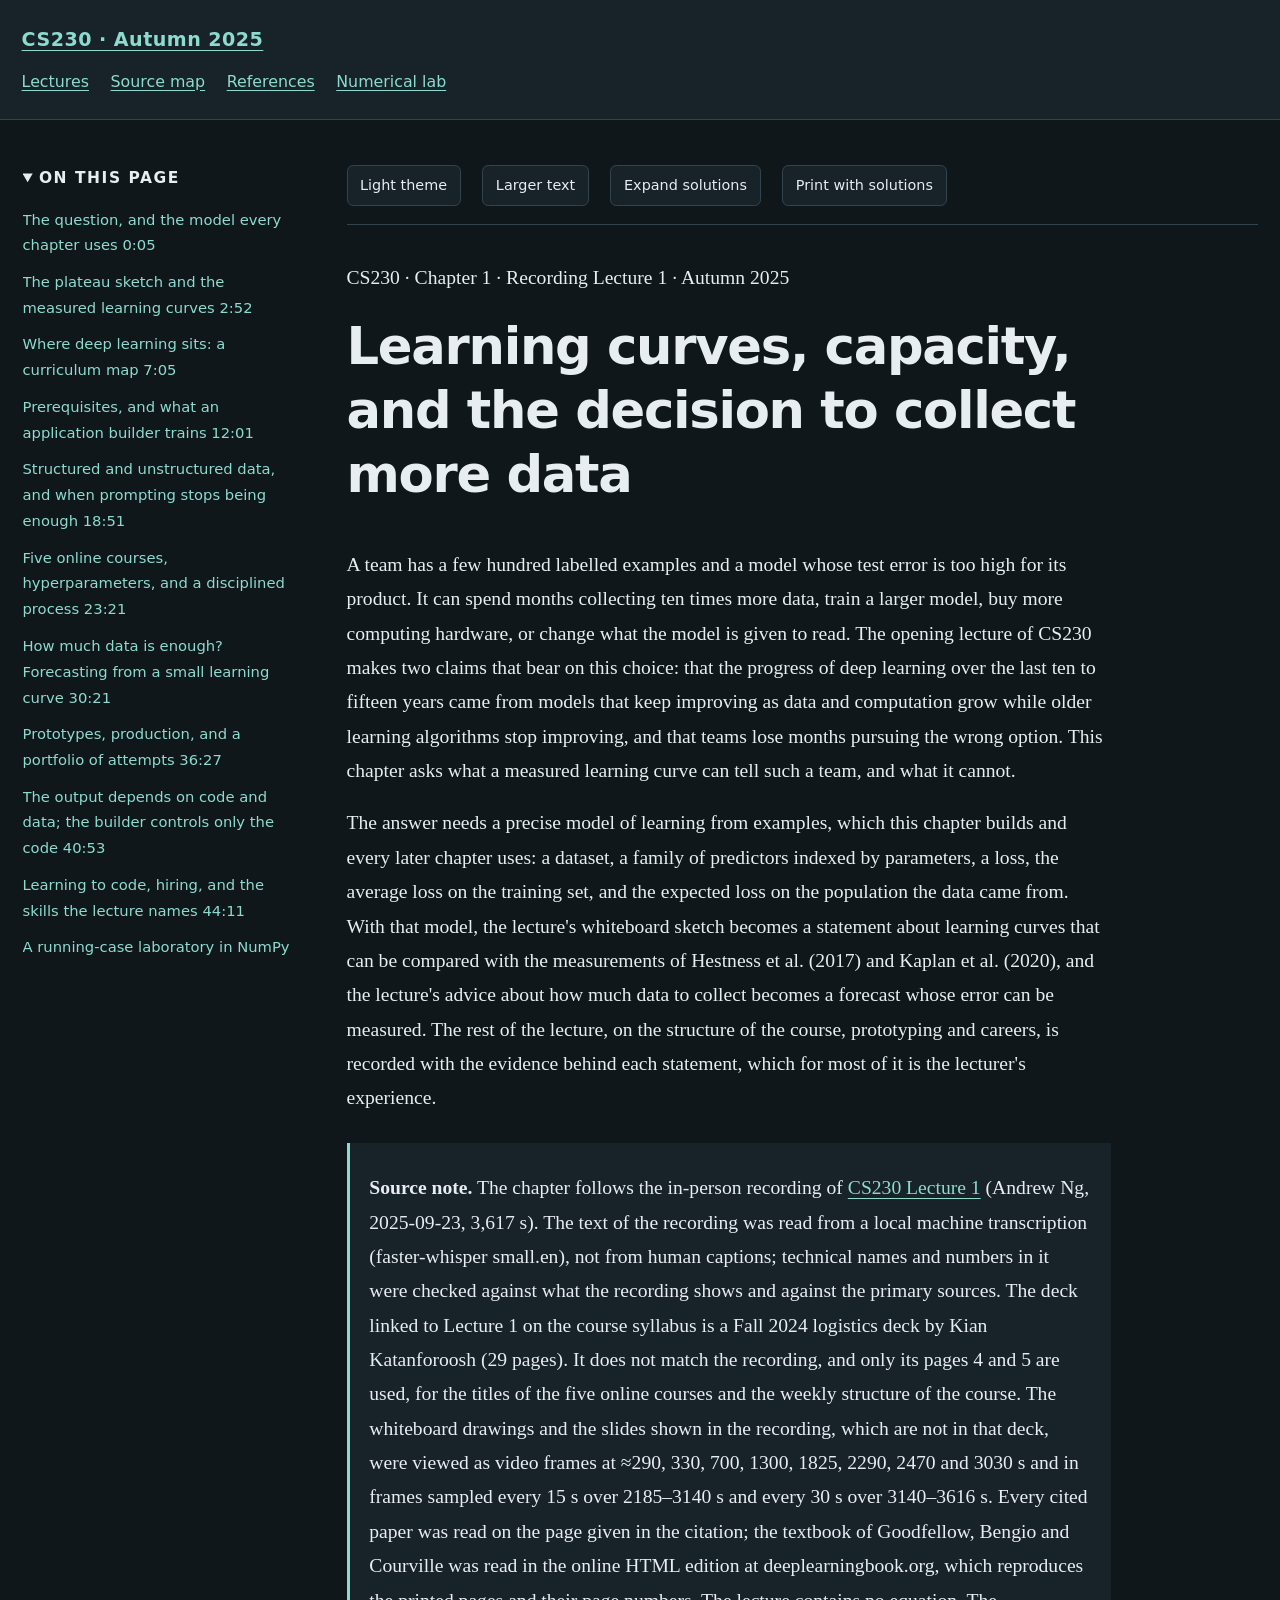
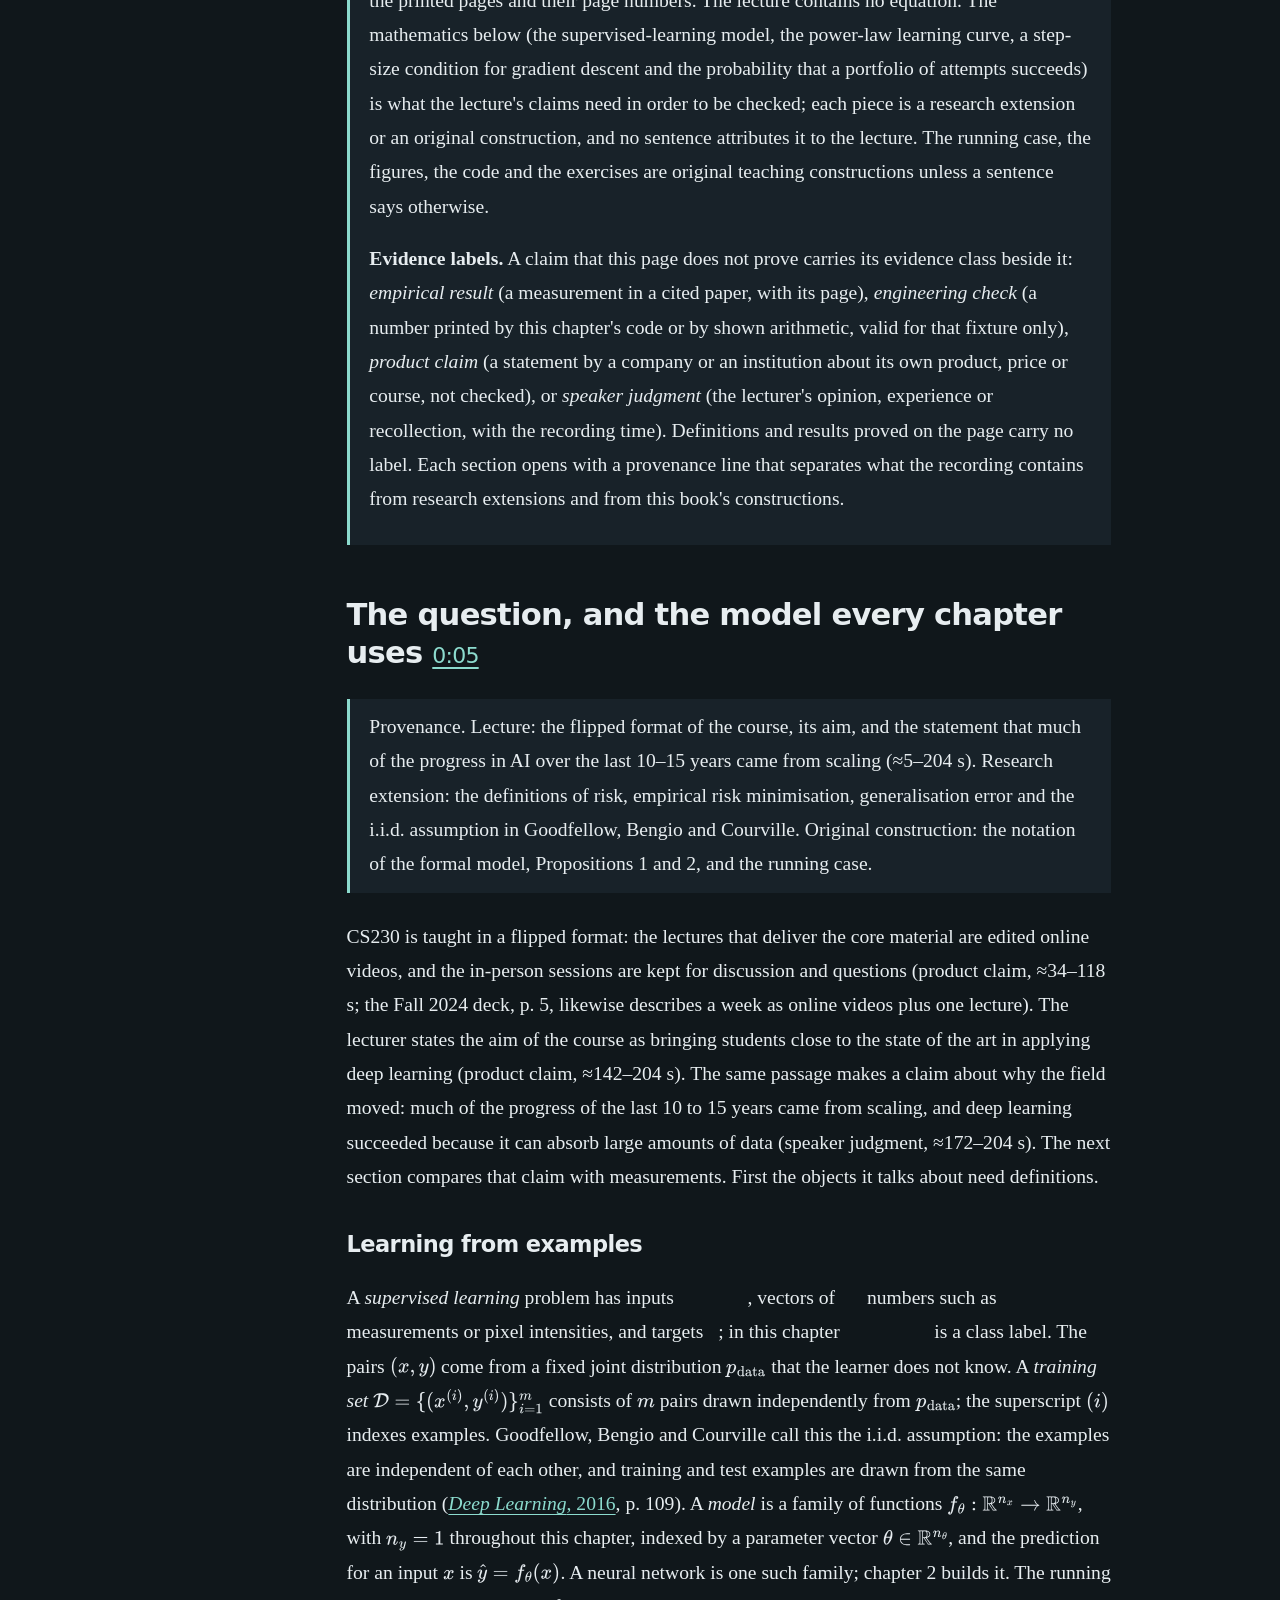
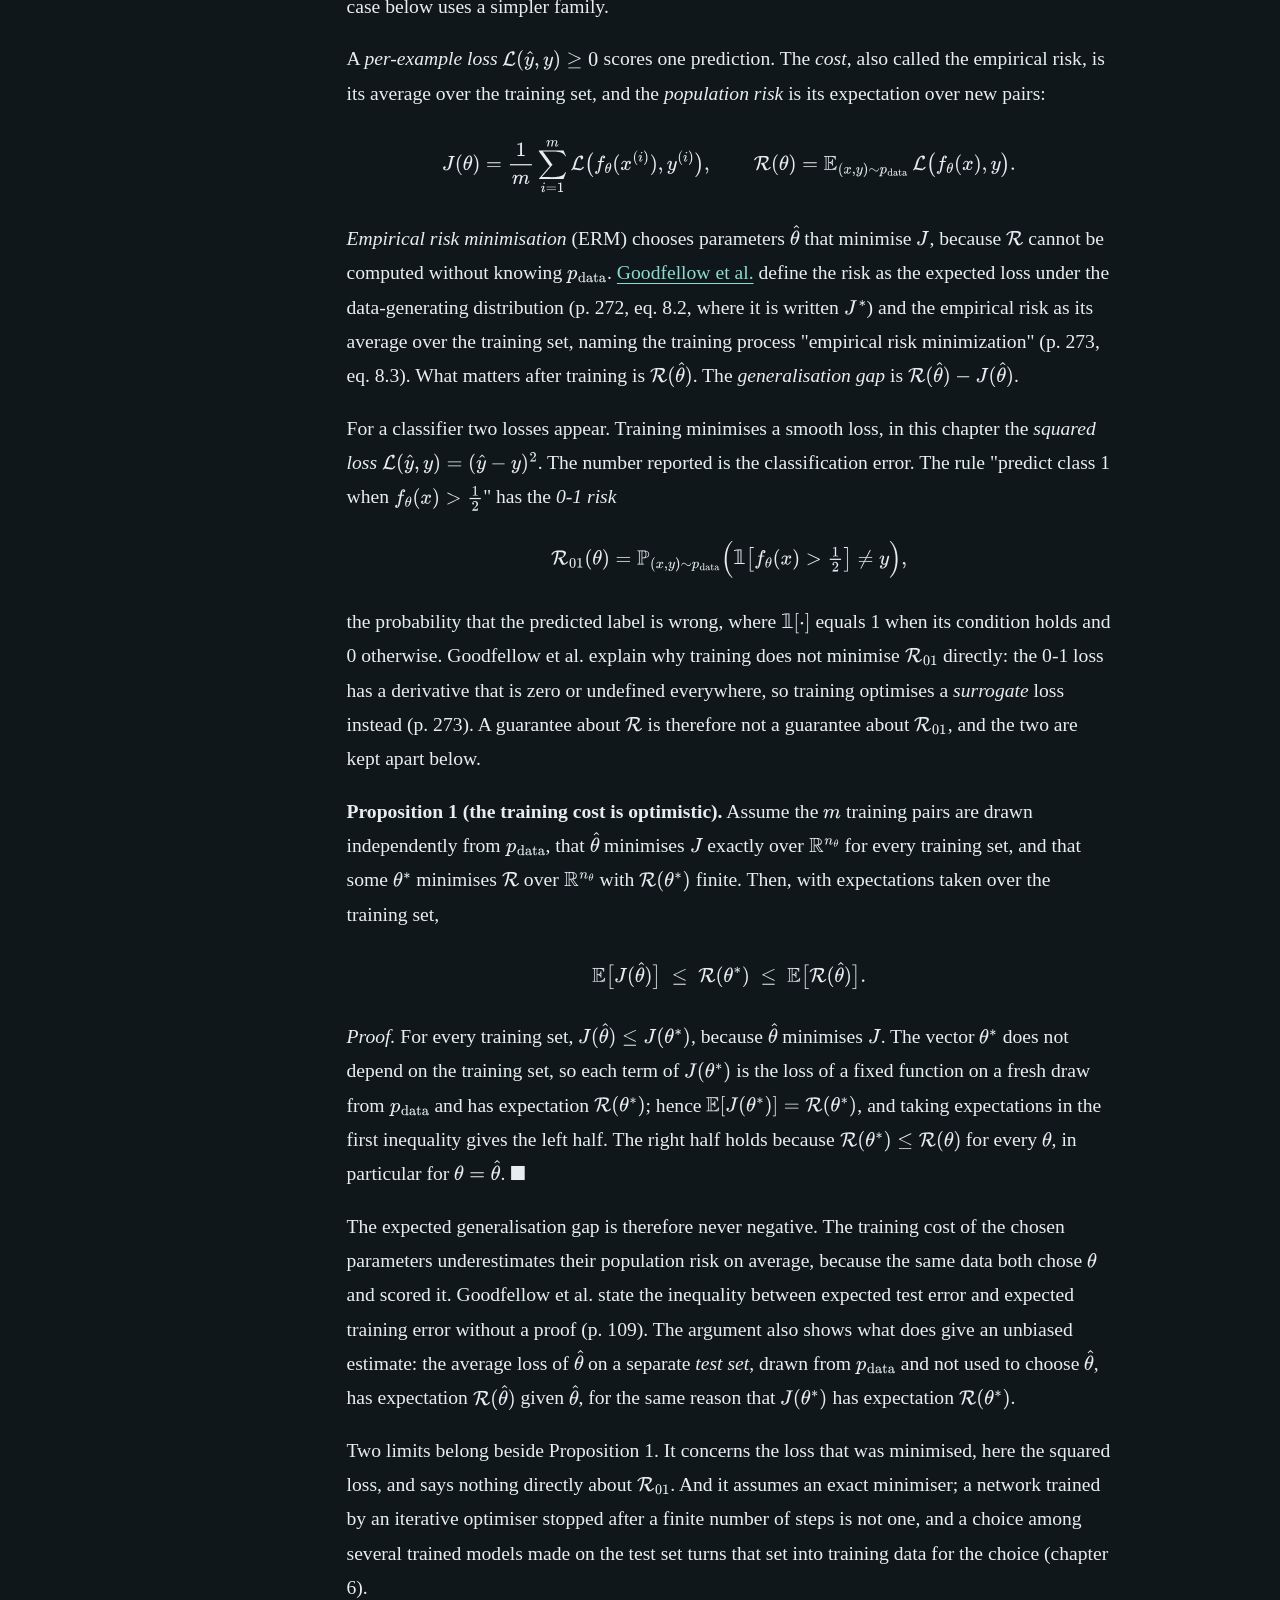
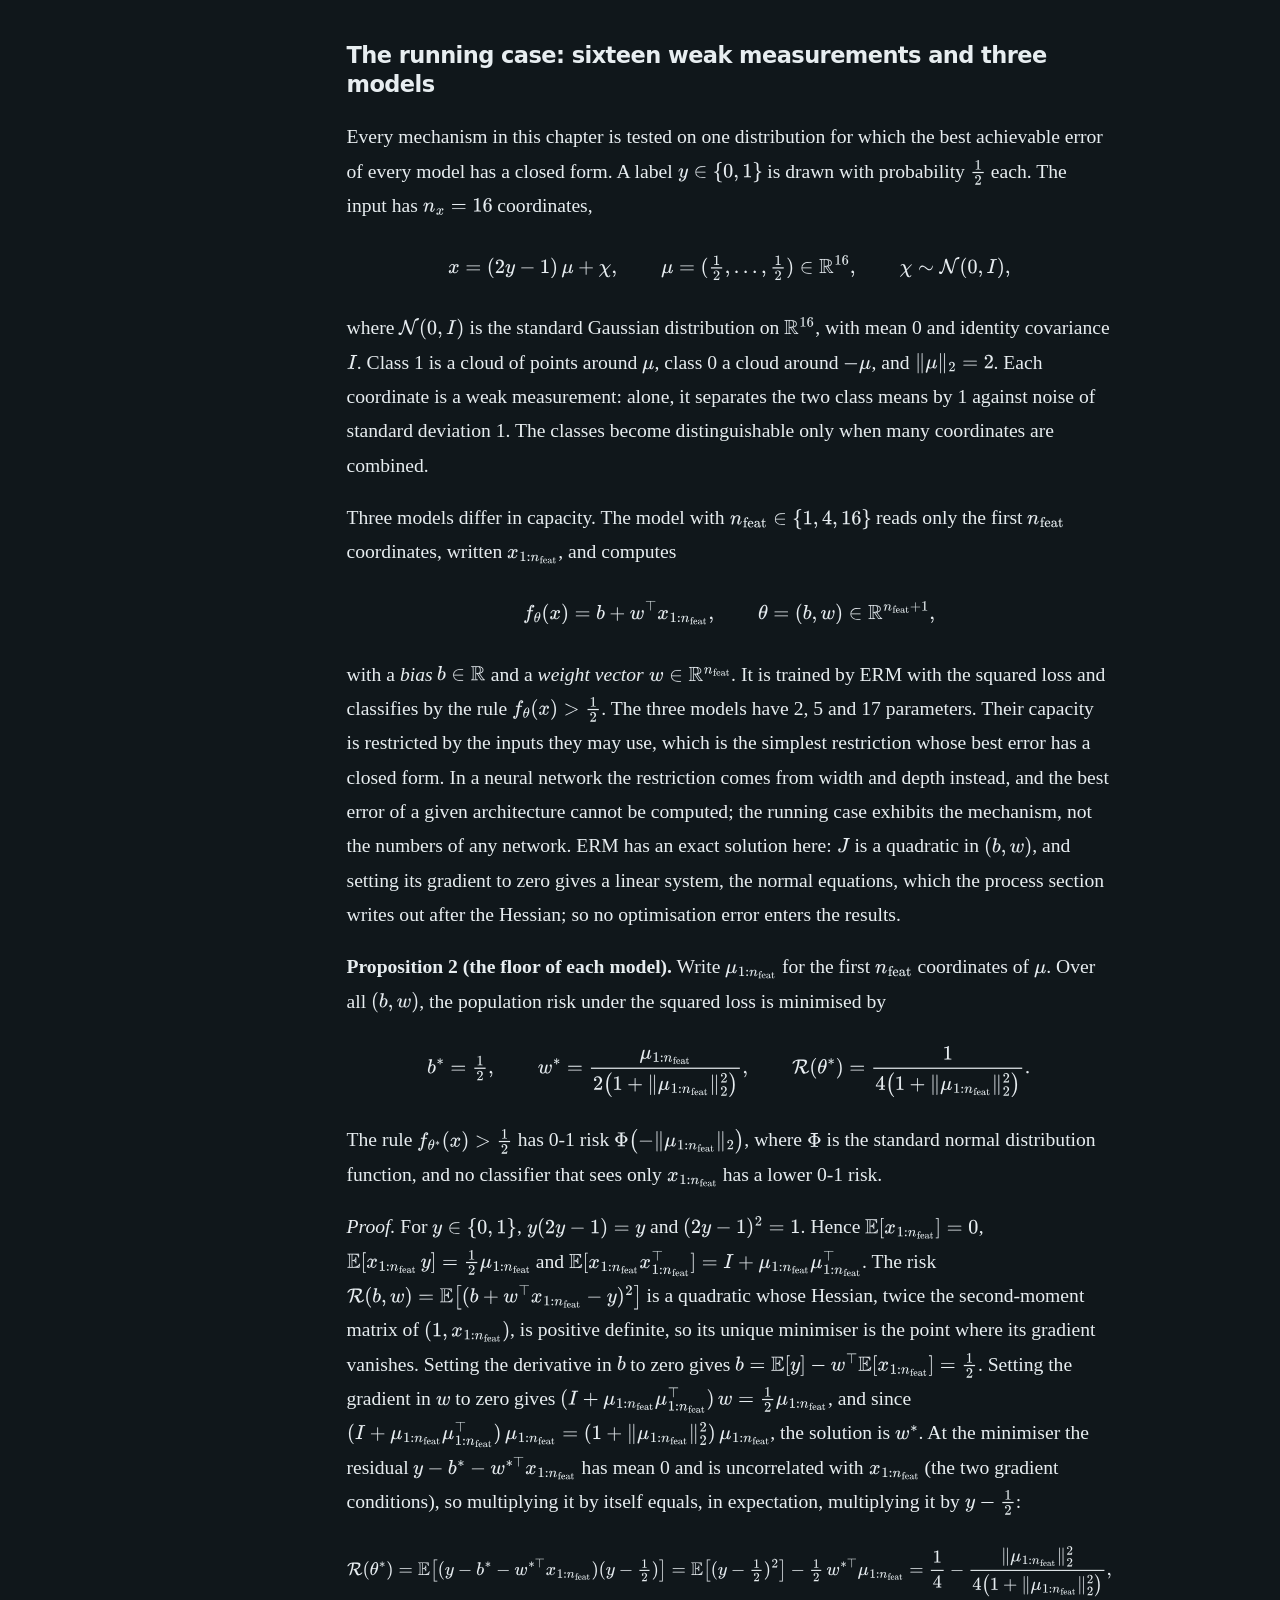
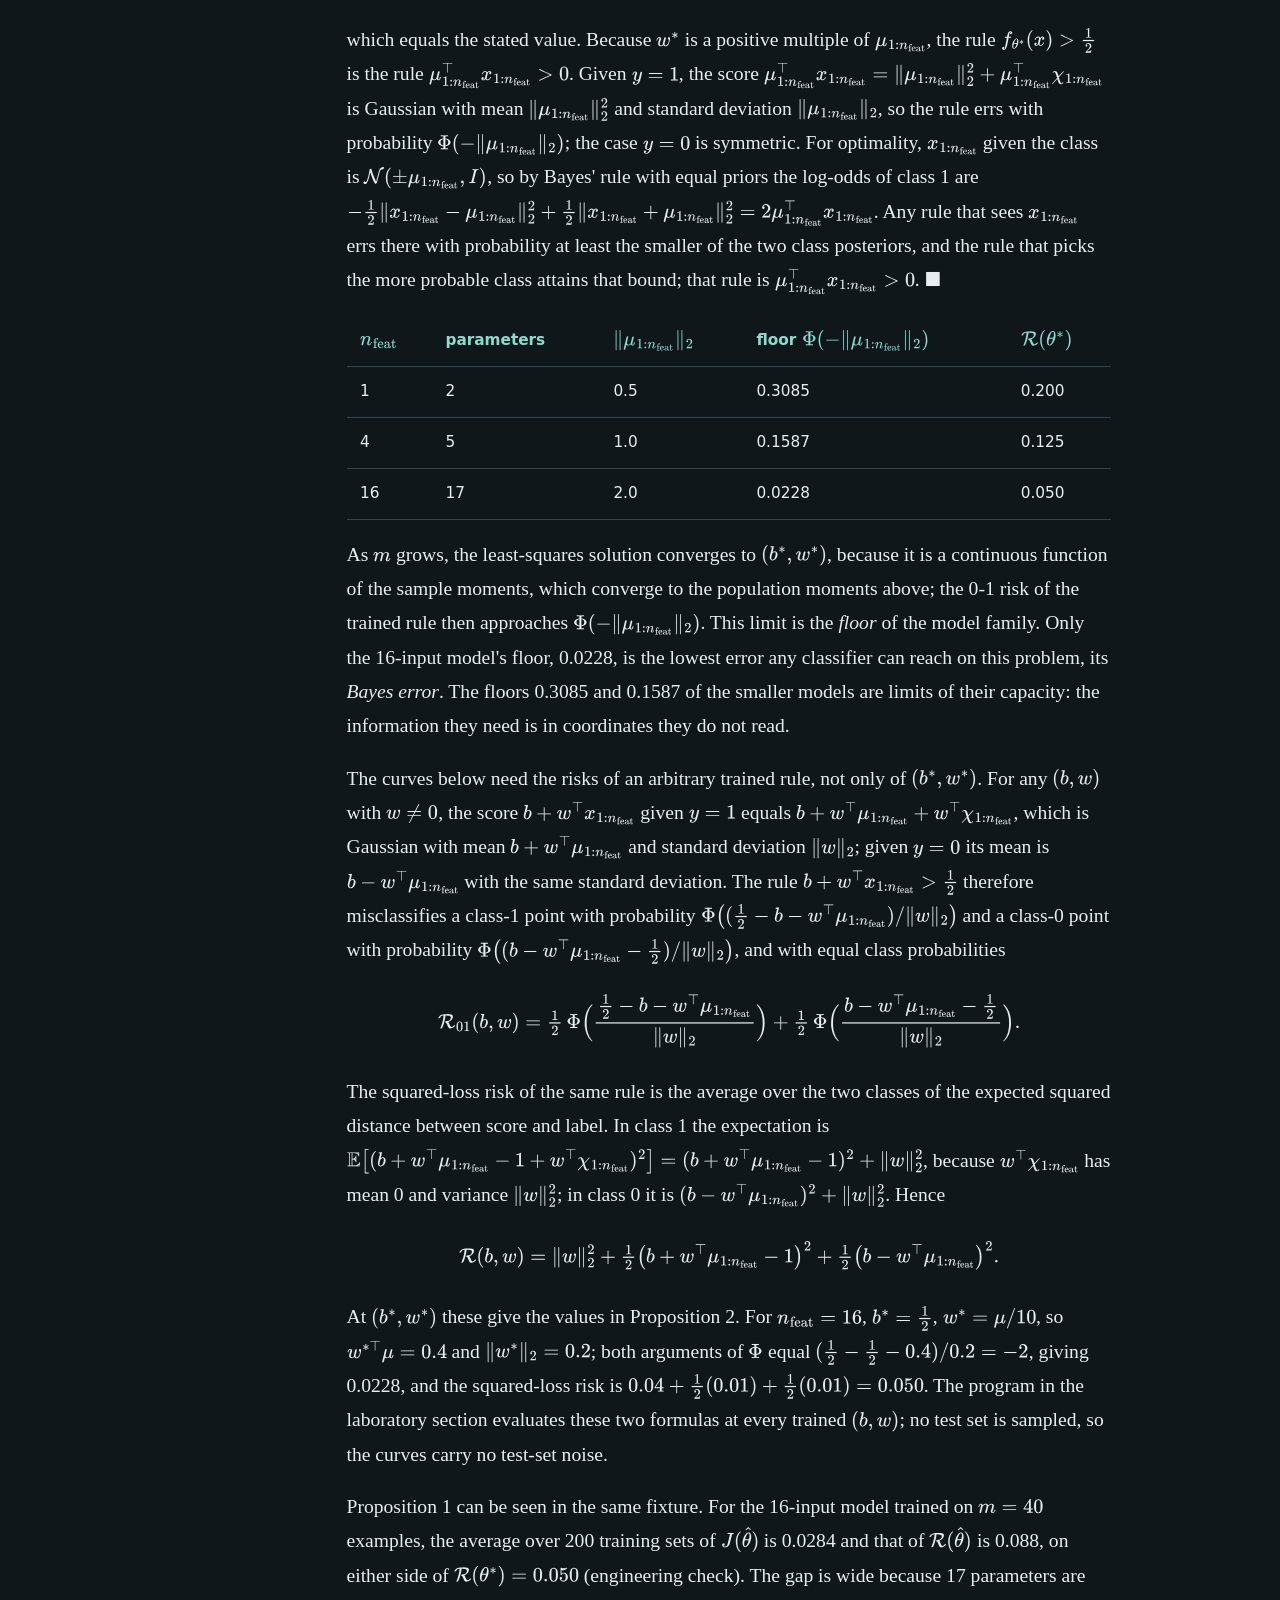
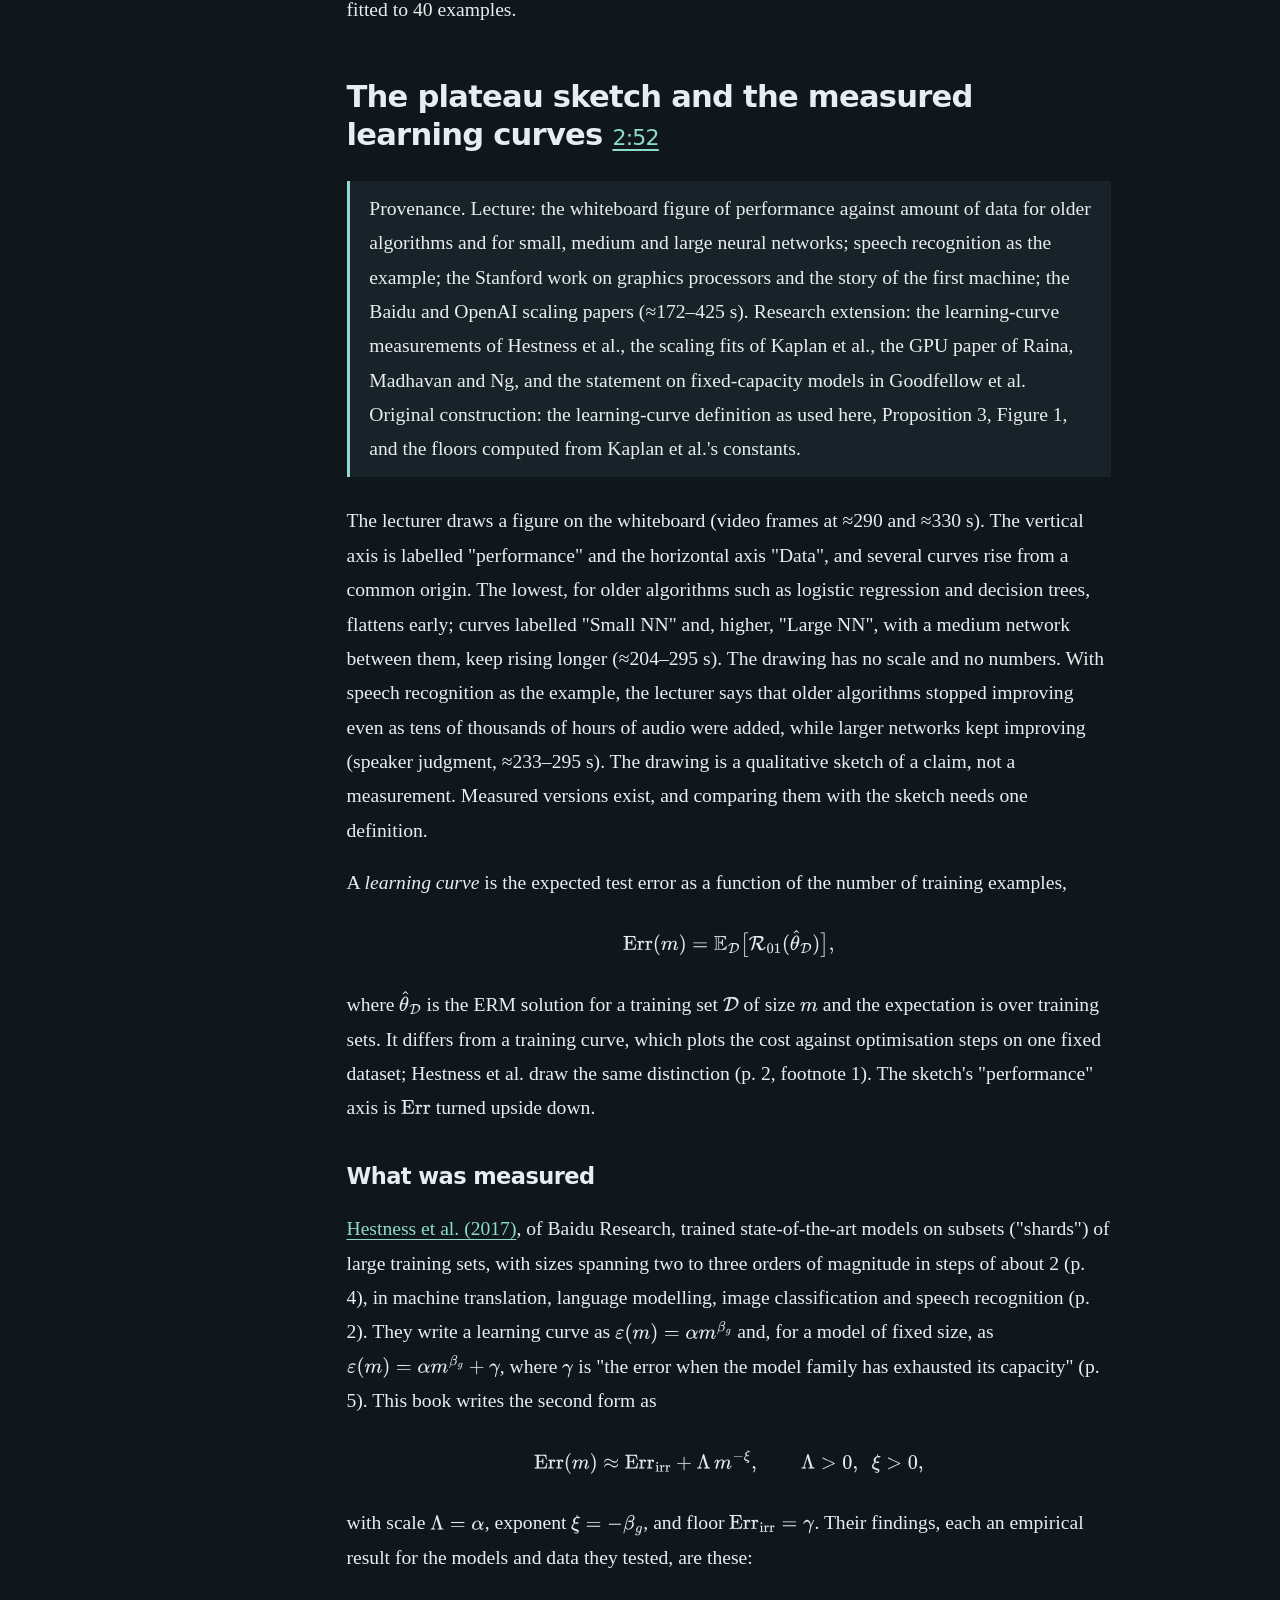
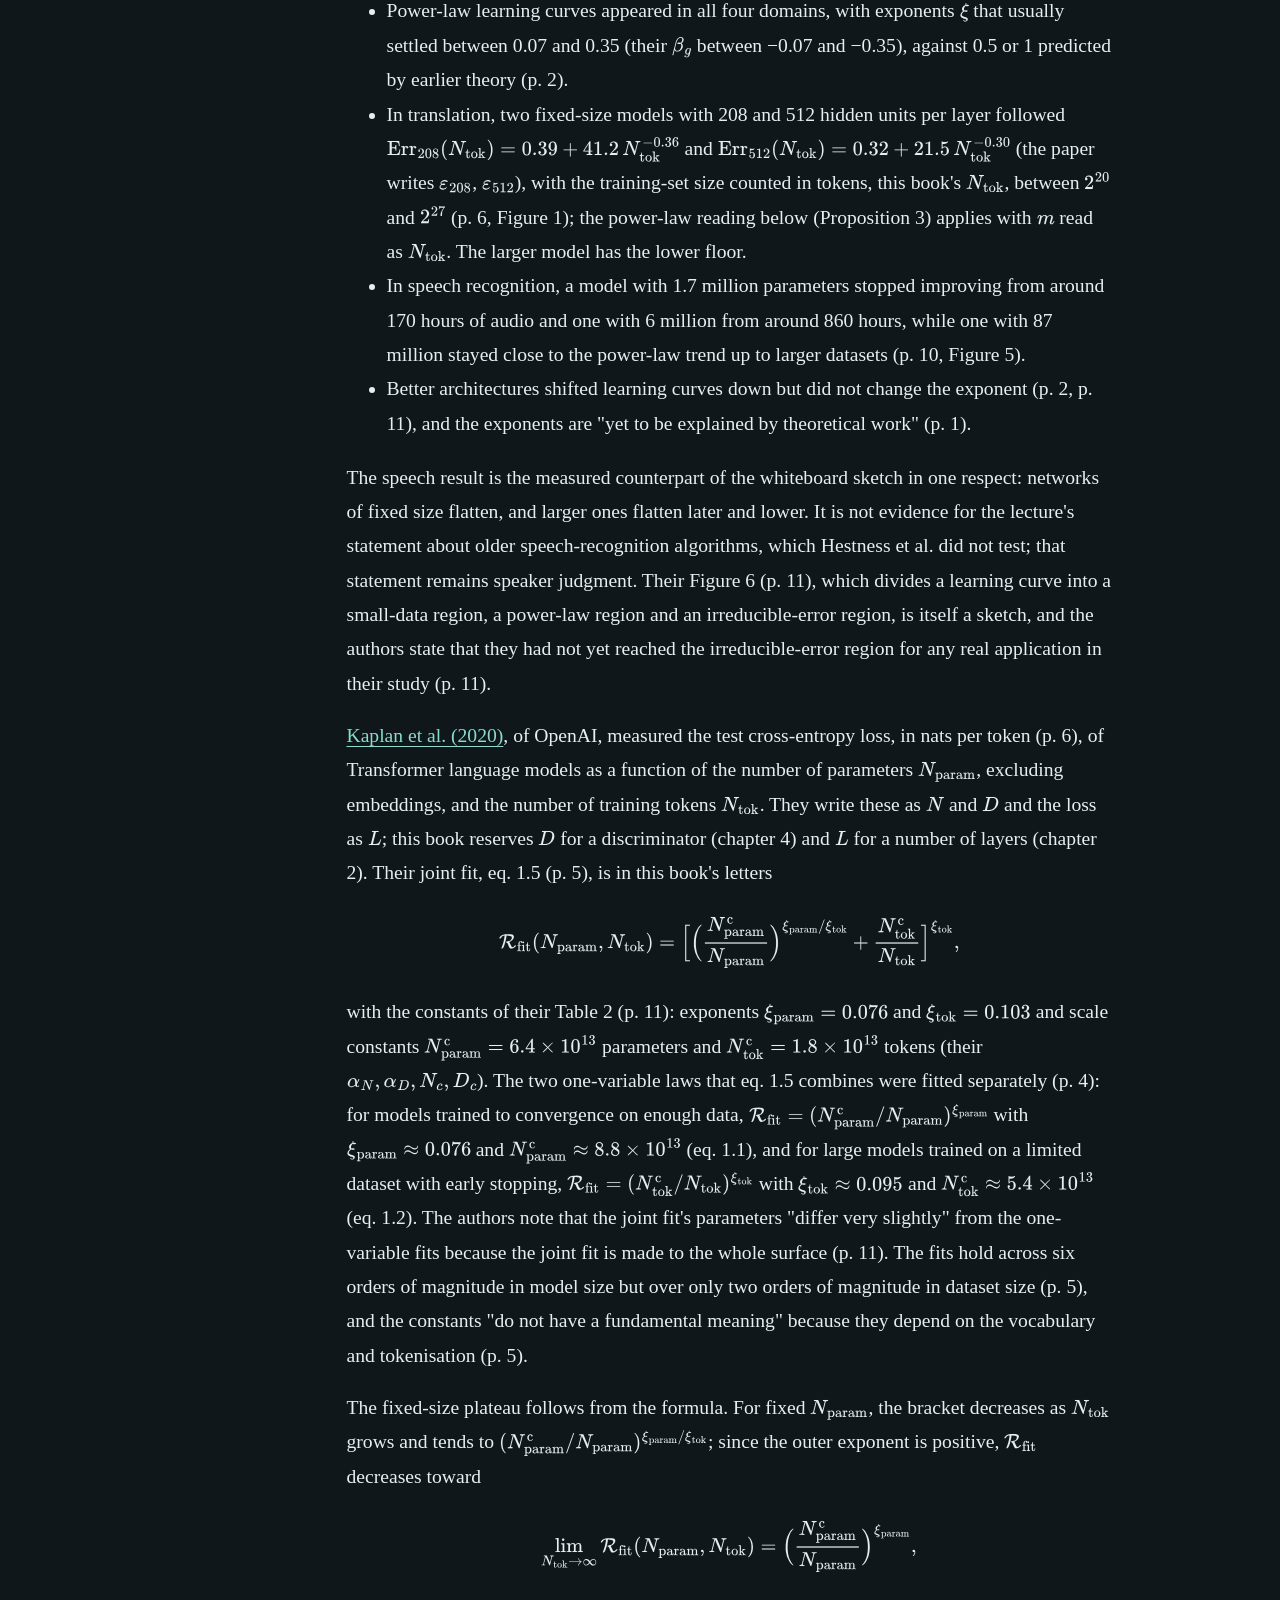
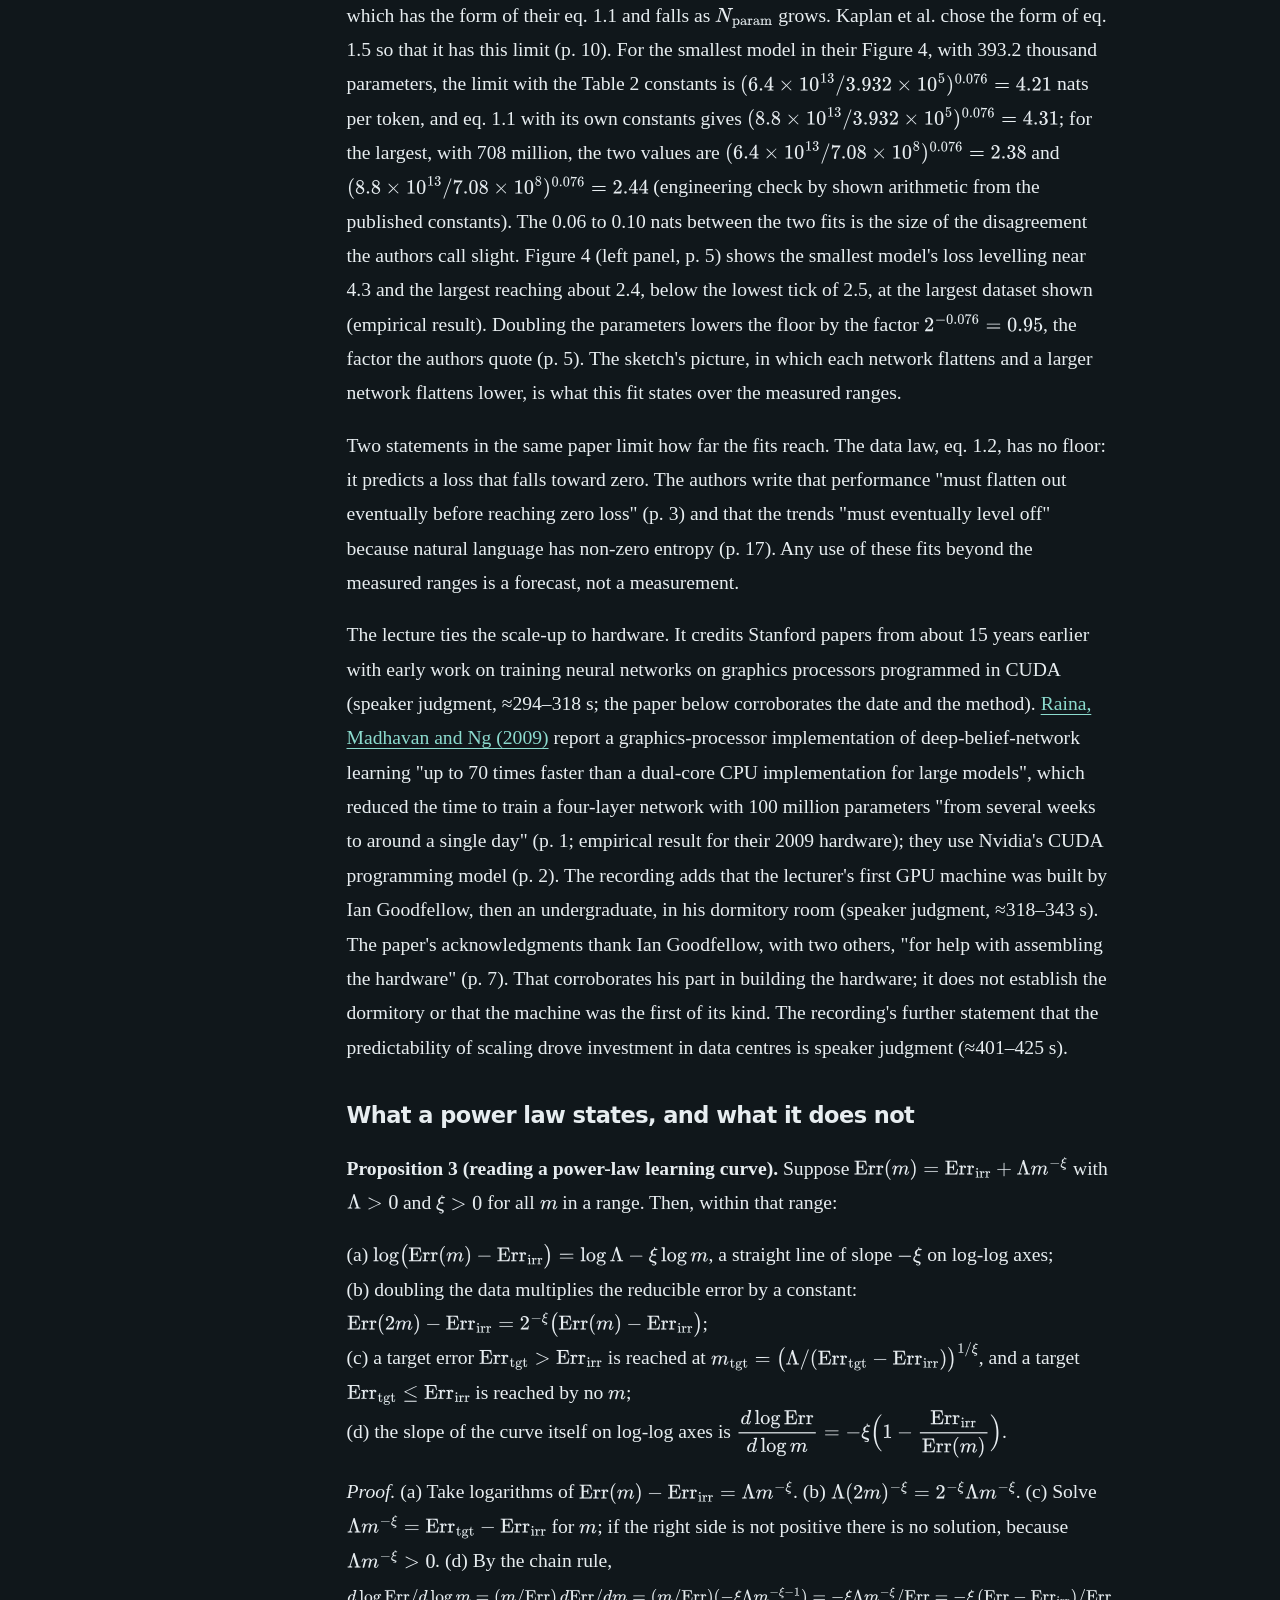
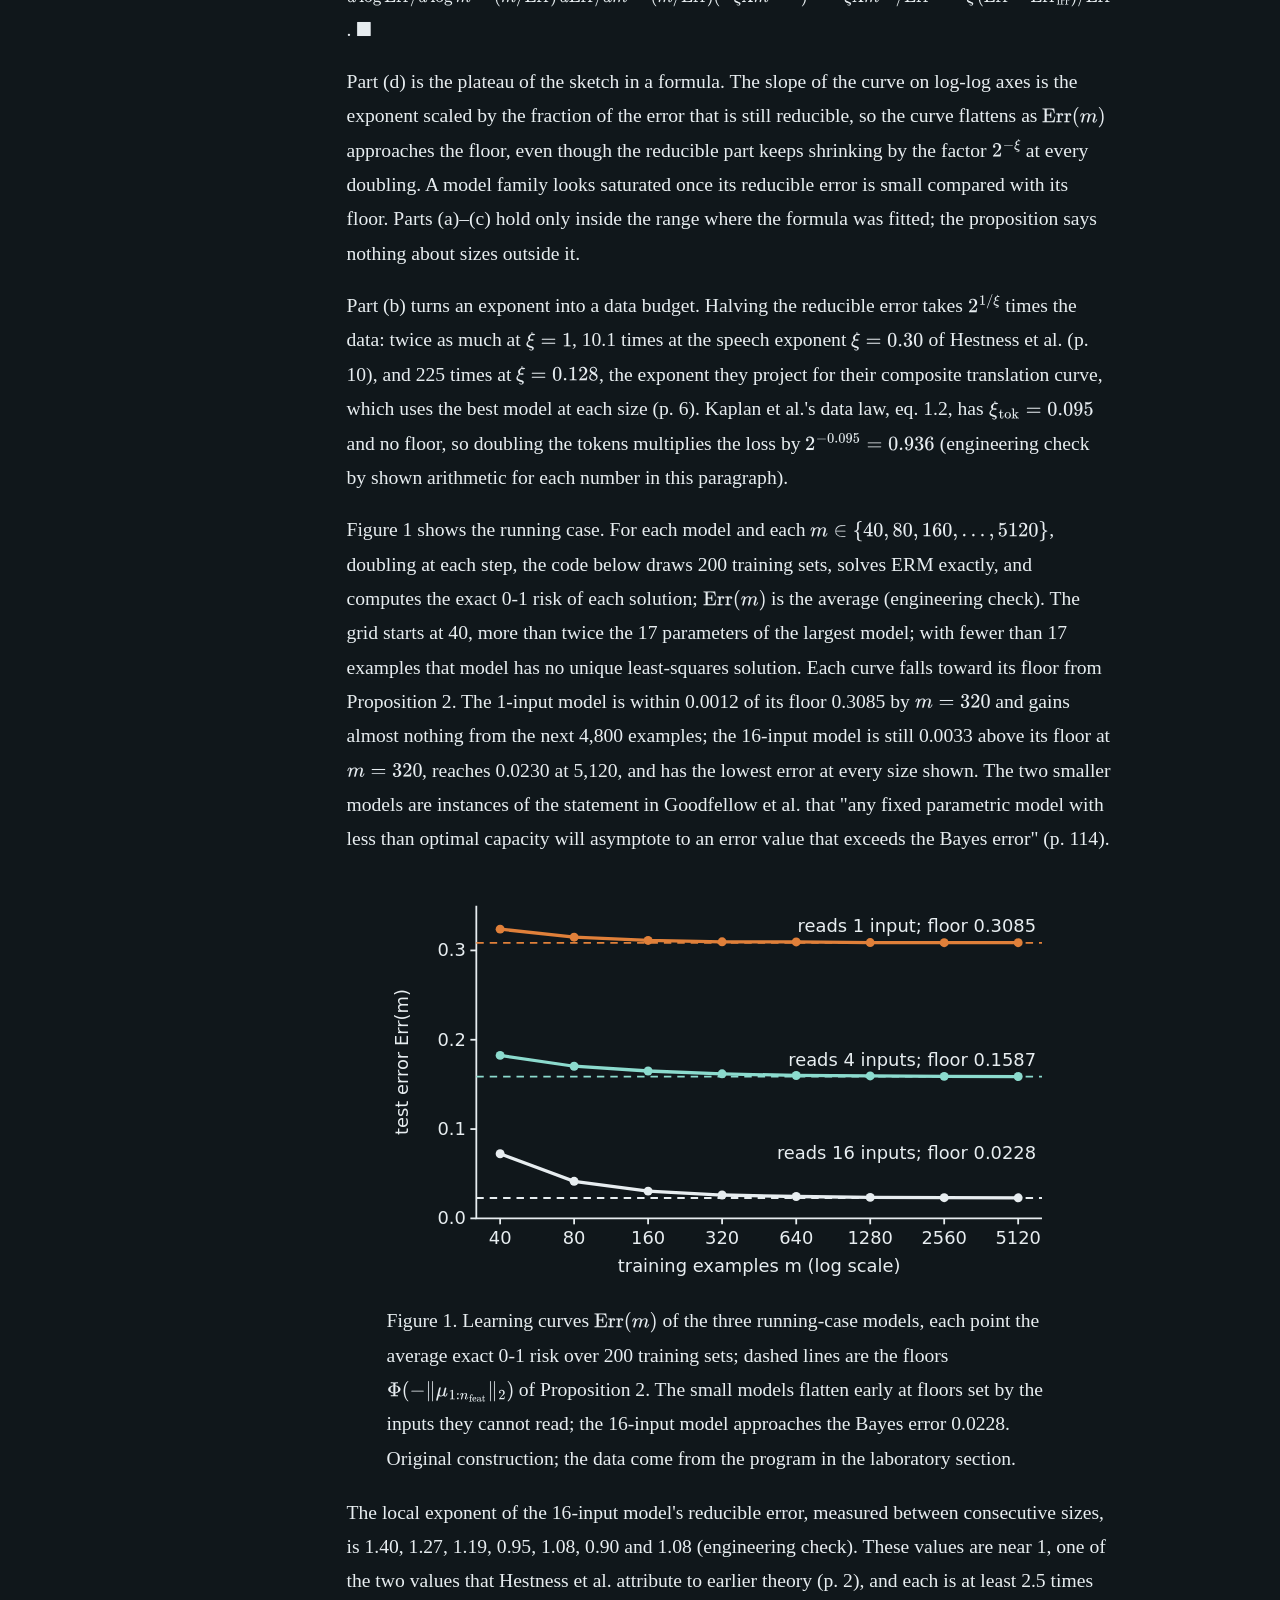
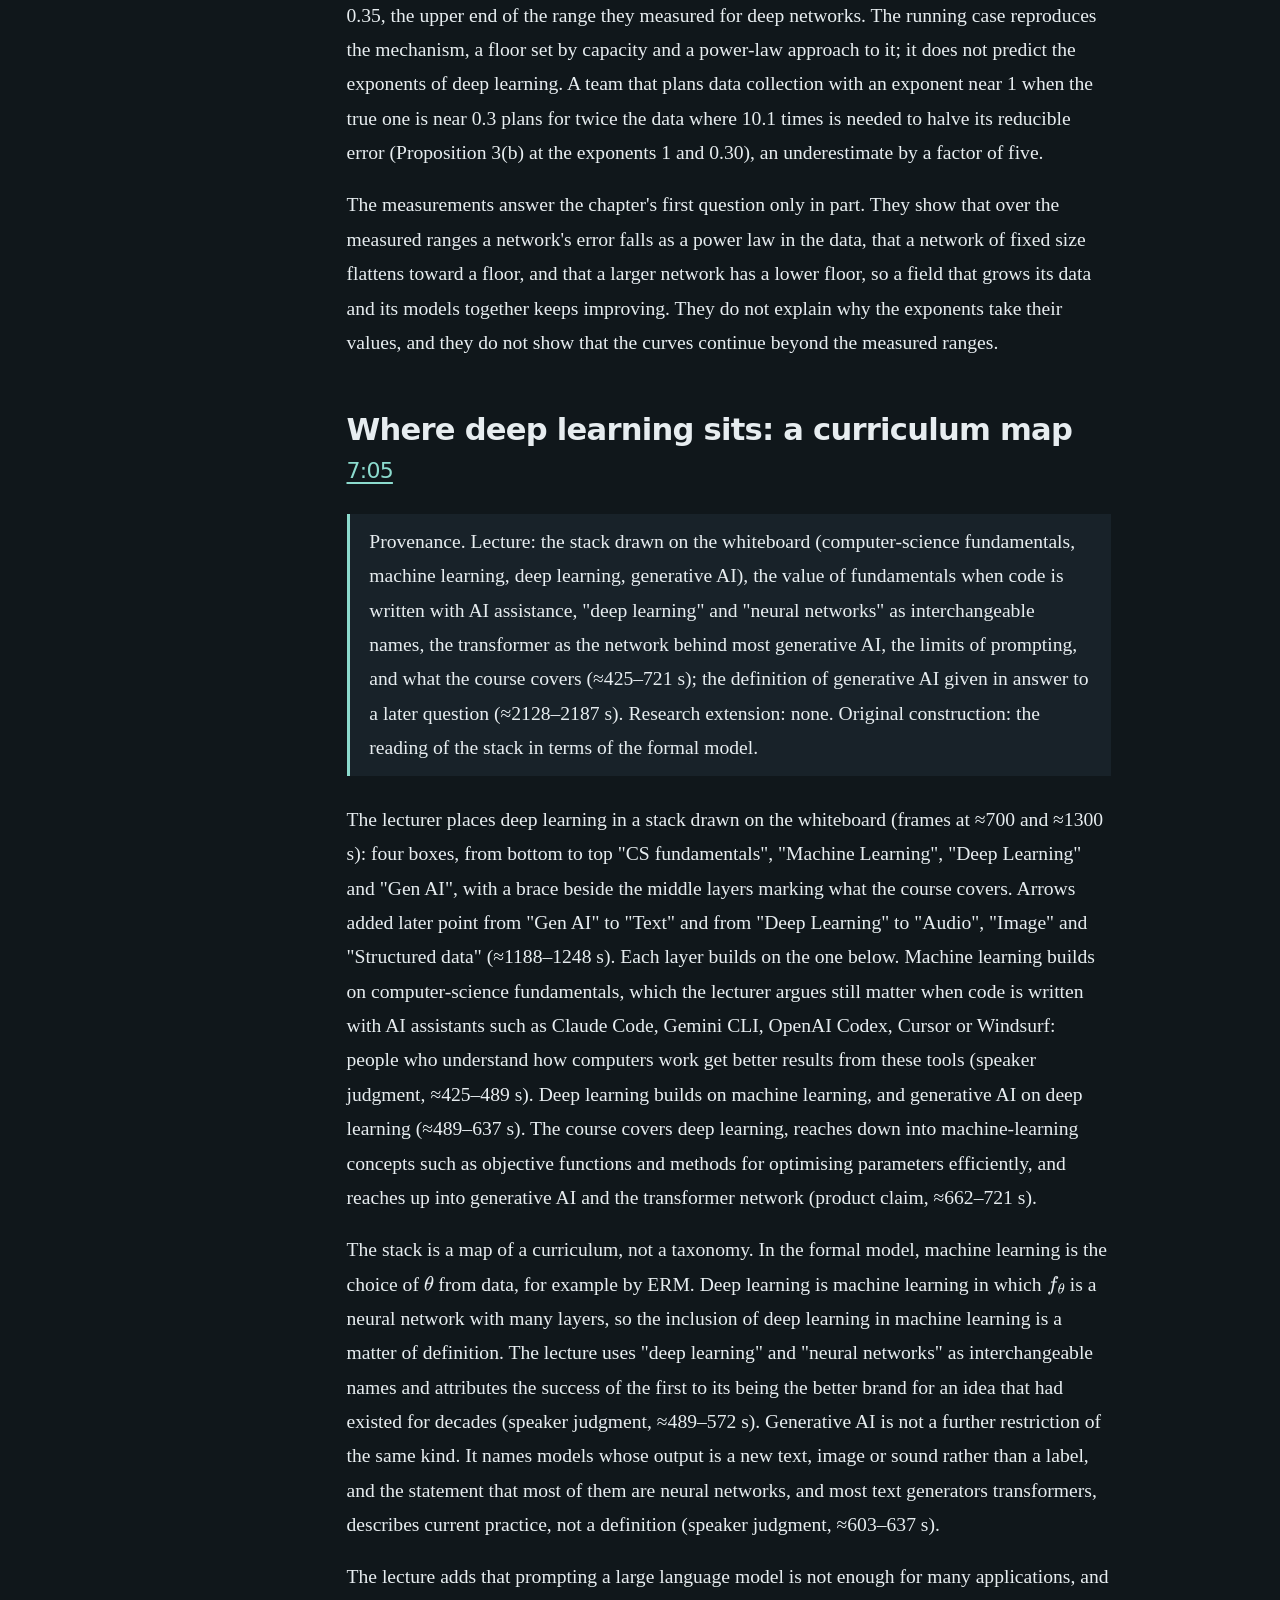
==== lecture-01-introduction-to-deep-learning.html @ 3ec662d8 "Add CS230 chapters 1-3 and rebuild navigation Chapter 1 (introduction to deep learning): science-edi" ====
<!doctype html>
<html lang="en"><head><meta charset="utf-8"><meta name="viewport" content="width=device-width,initial-scale=1">
<meta name="color-scheme" content="dark light"><meta name="book-content-sha256" content="551096fccb45215ed6db5f9b03e8d8acd84a7d2d0309beba0d3ce15b85091062"><title>Learning curves, capacity, and the decision to collect more data · CS230</title>
<link rel="stylesheet" href="assets/book.css"><script>window.MathJax={tex:{inlineMath:[['$','$'],['\\(','\\)']],displayMath:[['$$','$$'],['\\[','\\]']],processEscapes:true},svg:{fontCache:'local'},options:{skipHtmlTags:['script','noscript','style','textarea','pre','code']}};</script>
<script defer src="assets/mathjax-tex-svg.js"></script><script defer src="assets/book.js"></script></head>
<body><a class="skip" href="#main">Skip to content</a>
<header class="site-header"><a class="brand" href="index.html">CS230 · Autumn 2025</a><nav class="course-nav" aria-label="Book"><a href="index.html">Lectures</a><a href="source-map.html">Source map</a><a href="references.html">References</a><a href="numerical-lab.html">Numerical lab</a></nav></header>
<div class="layout"><aside class="toc" id="chapter-toc" aria-label="On this page"><h2>On this page</h2></aside><main id="main">
<div class="reading-tools" aria-label="Reading controls"><button id="theme-toggle" aria-pressed="false">Light theme</button><button id="text-toggle" aria-pressed="false">Larger text</button><button id="solutions-toggle" aria-pressed="false">Expand solutions</button><button id="print-page">Print with solutions</button></div>
<article id="chapter-content"><!-- BOOK-CONTENT-START --><header class="chapter-header"><p class="eyebrow">CS230 · Chapter 1 · Recording Lecture 1 · Autumn 2025</p><h1>Learning curves, capacity, and the decision to collect more data</h1>
<p class="lead">A team has a few hundred labelled examples and a model whose test error is too high for its product. It can spend months collecting ten times more data, train a larger model, buy more computing hardware, or change what the model is given to read. The opening lecture of CS230 makes two claims that bear on this choice: that the progress of deep learning over the last ten to fifteen years came from models that keep improving as data and computation grow while older learning algorithms stop improving, and that teams lose months pursuing the wrong option. This chapter asks what a measured learning curve can tell such a team, and what it cannot.</p>
<p>The answer needs a precise model of learning from examples, which this chapter builds and every later chapter uses: a dataset, a family of predictors indexed by parameters, a loss, the average loss on the training set, and the expected loss on the population the data came from. With that model, the lecture's whiteboard sketch becomes a statement about learning curves that can be compared with the measurements of Hestness et al. (2017) and Kaplan et al. (2020), and the lecture's advice about how much data to collect becomes a forecast whose error can be measured. The rest of the lecture, on the structure of the course, prototyping and careers, is recorded with the evidence behind each statement, which for most of it is the lecturer's experience.</p>
<div class="note"><p><strong>Source note.</strong> The chapter follows the in-person recording of <a href="https://www.youtube.com/watch?v=_NLHFoVNlbg">CS230 Lecture 1</a> (Andrew Ng, 2025-09-23, 3,617 s). The text of the recording was read from a local machine transcription (faster-whisper small.en), not from human captions; technical names and numbers in it were checked against what the recording shows and against the primary sources. The deck linked to Lecture 1 on the course syllabus is a Fall 2024 logistics deck by Kian Katanforoosh (29 pages). It does not match the recording, and only its pages 4 and 5 are used, for the titles of the five online courses and the weekly structure of the course. The whiteboard drawings and the slides shown in the recording, which are not in that deck, were viewed as video frames at ≈290, 330, 700, 1300, 1825, 2290, 2470 and 3030 s and in frames sampled every 15 s over 2185–3140 s and every 30 s over 3140–3616 s. Every cited paper was read on the page given in the citation; the textbook of Goodfellow, Bengio and Courville was read in the online HTML edition at deeplearningbook.org, which reproduces the printed pages and their page numbers. The lecture contains no equation. The mathematics below (the supervised-learning model, the power-law learning curve, a step-size condition for gradient descent and the probability that a portfolio of attempts succeeds) is what the lecture's claims need in order to be checked; each piece is a research extension or an original construction, and no sentence attributes it to the lecture. The running case, the figures, the code and the exercises are original teaching constructions unless a sentence says otherwise.</p>
<p><strong>Evidence labels.</strong> A claim that this page does not prove carries its evidence class beside it: <em>empirical result</em> (a measurement in a cited paper, with its page), <em>engineering check</em> (a number printed by this chapter's code or by shown arithmetic, valid for that fixture only), <em>product claim</em> (a statement by a company or an institution about its own product, price or course, not checked), or <em>speaker judgment</em> (the lecturer's opinion, experience or recollection, with the recording time). Definitions and results proved on the page carry no label. Each section opens with a provenance line that separates what the recording contains from research extensions and from this book's constructions.</p></div></header>

<section id="model"><h2>The question, and the model every chapter uses <a class="timestamp" href="https://www.youtube.com/watch?v=_NLHFoVNlbg&amp;t=5">0:05</a></h2>
<p class="note">Provenance. Lecture: the flipped format of the course, its aim, and the statement that much of the progress in AI over the last 10–15 years came from scaling (≈5–204 s). Research extension: the definitions of risk, empirical risk minimisation, generalisation error and the i.i.d. assumption in Goodfellow, Bengio and Courville. Original construction: the notation of the formal model, Propositions 1 and 2, and the running case.</p>
<p>CS230 is taught in a flipped format: the lectures that deliver the core material are edited online videos, and the in-person sessions are kept for discussion and questions (product claim, ≈34–118 s; the Fall 2024 deck, p. 5, likewise describes a week as online videos plus one lecture). The lecturer states the aim of the course as bringing students close to the state of the art in applying deep learning (product claim, ≈142–204 s). The same passage makes a claim about why the field moved: much of the progress of the last 10 to 15 years came from scaling, and deep learning succeeded because it can absorb large amounts of data (speaker judgment, ≈172–204 s). The next section compares that claim with measurements. First the objects it talks about need definitions.</p>
<h3>Learning from examples</h3>
<p>A <dfn>supervised learning</dfn> problem has inputs \(x\in\mathbb R^{n_x}\), vectors of \(n_x\) numbers such as measurements or pixel intensities, and targets \(y\); in this chapter \(y\in\{0,1\}\) is a class label. The pairs \((x,y)\) come from a fixed joint distribution \(p_{\mathrm{data}}\) that the learner does not know. A <dfn>training set</dfn> \(\mathcal D=\{(x^{(i)},y^{(i)})\}_{i=1}^m\) consists of \(m\) pairs drawn independently from \(p_{\mathrm{data}}\); the superscript \((i)\) indexes examples. Goodfellow, Bengio and Courville call this the i.i.d. assumption: the examples are independent of each other, and training and test examples are drawn from the same distribution (<a href="https://www.deeplearningbook.org/contents/ml.html"><em>Deep Learning</em>, 2016</a>, p. 109). A <dfn>model</dfn> is a family of functions \(f_\theta:\mathbb R^{n_x}\to\mathbb R^{n_y}\), with \(n_y=1\) throughout this chapter, indexed by a parameter vector \(\theta\in\mathbb R^{n_\theta}\), and the prediction for an input \(x\) is \(\hat y=f_\theta(x)\). A neural network is one such family; chapter 2 builds it. The running case below uses a simpler family.</p>
<p>A <dfn>per-example loss</dfn> \(\mathcal L(\hat y,y)\ge0\) scores one prediction. The <dfn>cost</dfn>, also called the empirical risk, is its average over the training set, and the <dfn>population risk</dfn> is its expectation over new pairs:</p>
\[J(\theta)=\frac1m\sum_{i=1}^m\mathcal L\bigl(f_\theta(x^{(i)}),y^{(i)}\bigr),\qquad \mathcal R(\theta)=\mathbb E_{(x,y)\sim p_{\mathrm{data}}}\,\mathcal L\bigl(f_\theta(x),y\bigr).\]
<p><dfn>Empirical risk minimisation</dfn> (ERM) chooses parameters \(\hat\theta\) that minimise \(J\), because \(\mathcal R\) cannot be computed without knowing \(p_{\mathrm{data}}\). <a href="https://www.deeplearningbook.org/contents/optimization.html">Goodfellow et al.</a> define the risk as the expected loss under the data-generating distribution (p. 272, eq. 8.2, where it is written \(J^*\)) and the empirical risk as its average over the training set, naming the training process "empirical risk minimization" (p. 273, eq. 8.3). What matters after training is \(\mathcal R(\hat\theta)\). The <dfn>generalisation gap</dfn> is \(\mathcal R(\hat\theta)-J(\hat\theta)\).</p>
<p>For a classifier two losses appear. Training minimises a smooth loss, in this chapter the <dfn>squared loss</dfn> \(\mathcal L(\hat y,y)=(\hat y-y)^2\). The number reported is the classification error. The rule "predict class 1 when \(f_\theta(x)&gt;\tfrac12\)" has the <dfn>0-1 risk</dfn></p>
\[\mathcal R_{01}(\theta)=\mathbb P_{(x,y)\sim p_{\mathrm{data}}}\Bigl(\mathbb 1\bigl[f_\theta(x)&gt;\tfrac12\bigr]\ne y\Bigr),\]
<p>the probability that the predicted label is wrong, where \(\mathbb 1[\cdot]\) equals 1 when its condition holds and 0 otherwise. Goodfellow et al. explain why training does not minimise \(\mathcal R_{01}\) directly: the 0-1 loss has a derivative that is zero or undefined everywhere, so training optimises a <em>surrogate</em> loss instead (p. 273). A guarantee about \(\mathcal R\) is therefore not a guarantee about \(\mathcal R_{01}\), and the two are kept apart below.</p>
<p><strong>Proposition 1 (the training cost is optimistic).</strong> Assume the \(m\) training pairs are drawn independently from \(p_{\mathrm{data}}\), that \(\hat\theta\) minimises \(J\) exactly over \(\mathbb R^{n_\theta}\) for every training set, and that some \(\theta^*\) minimises \(\mathcal R\) over \(\mathbb R^{n_\theta}\) with \(\mathcal R(\theta^*)\) finite. Then, with expectations taken over the training set,</p>
\[\mathbb E\bigl[J(\hat\theta)\bigr]\ \le\ \mathcal R(\theta^*)\ \le\ \mathbb E\bigl[\mathcal R(\hat\theta)\bigr].\]
<p><em>Proof.</em> For every training set, \(J(\hat\theta)\le J(\theta^*)\), because \(\hat\theta\) minimises \(J\). The vector \(\theta^*\) does not depend on the training set, so each term of \(J(\theta^*)\) is the loss of a fixed function on a fresh draw from \(p_{\mathrm{data}}\) and has expectation \(\mathcal R(\theta^*)\); hence \(\mathbb E[J(\theta^*)]=\mathcal R(\theta^*)\), and taking expectations in the first inequality gives the left half. The right half holds because \(\mathcal R(\theta^*)\le\mathcal R(\theta)\) for every \(\theta\), in particular for \(\theta=\hat\theta\). \(\blacksquare\)</p>
<p>The expected generalisation gap is therefore never negative. The training cost of the chosen parameters underestimates their population risk on average, because the same data both chose \(\theta\) and scored it. Goodfellow et al. state the inequality between expected test error and expected training error without a proof (p. 109). The argument also shows what does give an unbiased estimate: the average loss of \(\hat\theta\) on a separate <dfn>test set</dfn>, drawn from \(p_{\mathrm{data}}\) and not used to choose \(\hat\theta\), has expectation \(\mathcal R(\hat\theta)\) given \(\hat\theta\), for the same reason that \(J(\theta^*)\) has expectation \(\mathcal R(\theta^*)\).</p>
<p>Two limits belong beside Proposition 1. It concerns the loss that was minimised, here the squared loss, and says nothing directly about \(\mathcal R_{01}\). And it assumes an exact minimiser; a network trained by an iterative optimiser stopped after a finite number of steps is not one, and a choice among several trained models made on the test set turns that set into training data for the choice (chapter 6).</p>
<h3 id="running-case">The running case: sixteen weak measurements and three models</h3>
<p>Every mechanism in this chapter is tested on one distribution for which the best achievable error of every model has a closed form. A label \(y\in\{0,1\}\) is drawn with probability \(\tfrac12\) each. The input has \(n_x=16\) coordinates,</p>
\[x=(2y-1)\,\mu+\chi,\qquad \mu=(\tfrac12,\dots,\tfrac12)\in\mathbb R^{16},\qquad \chi\sim\mathcal N(0,I),\]
<p>where \(\mathcal N(0,I)\) is the standard Gaussian distribution on \(\mathbb R^{16}\), with mean 0 and identity covariance \(I\). Class 1 is a cloud of points around \(\mu\), class 0 a cloud around \(-\mu\), and \(\lVert\mu\rVert_2=2\). Each coordinate is a weak measurement: alone, it separates the two class means by 1 against noise of standard deviation 1. The classes become distinguishable only when many coordinates are combined.</p>
<p>Three models differ in capacity. The model with \(n_{\mathrm{feat}}\in\{1,4,16\}\) reads only the first \(n_{\mathrm{feat}}\) coordinates, written \(x_{1:n_{\mathrm{feat}}}\), and computes</p>
\[f_\theta(x)=b+w^\top x_{1:n_{\mathrm{feat}}},\qquad \theta=(b,w)\in\mathbb R^{n_{\mathrm{feat}}+1},\]
<p>with a <dfn>bias</dfn> \(b\in\mathbb R\) and a <dfn>weight vector</dfn> \(w\in\mathbb R^{n_{\mathrm{feat}}}\). It is trained by ERM with the squared loss and classifies by the rule \(f_\theta(x)&gt;\tfrac12\). The three models have 2, 5 and 17 parameters. Their capacity is restricted by the inputs they may use, which is the simplest restriction whose best error has a closed form. In a neural network the restriction comes from width and depth instead, and the best error of a given architecture cannot be computed; the running case exhibits the mechanism, not the numbers of any network. ERM has an exact solution here: \(J\) is a quadratic in \((b,w)\), and setting its gradient to zero gives a linear system, the normal equations, which the process section writes out after the Hessian; so no optimisation error enters the results.</p>
<p><strong>Proposition 2 (the floor of each model).</strong> Write \(\mu_{1:n_{\mathrm{feat}}}\) for the first \(n_{\mathrm{feat}}\) coordinates of \(\mu\). Over all \((b,w)\), the population risk under the squared loss is minimised by</p>
\[b^*=\tfrac12,\qquad w^*=\frac{\mu_{1:n_{\mathrm{feat}}}}{2\bigl(1+\lVert\mu_{1:n_{\mathrm{feat}}}\rVert_2^2\bigr)},\qquad \mathcal R(\theta^*)=\frac1{4\bigl(1+\lVert\mu_{1:n_{\mathrm{feat}}}\rVert_2^2\bigr)}.\]
<p>The rule \(f_{\theta^*}(x)&gt;\tfrac12\) has 0-1 risk \(\Phi\bigl(-\lVert\mu_{1:n_{\mathrm{feat}}}\rVert_2\bigr)\), where \(\Phi\) is the standard normal distribution function, and no classifier that sees only \(x_{1:n_{\mathrm{feat}}}\) has a lower 0-1 risk.</p>
<p><em>Proof.</em> For \(y\in\{0,1\}\), \(y(2y-1)=y\) and \((2y-1)^2=1\). Hence \(\mathbb E[x_{1:n_{\mathrm{feat}}}]=0\), \(\mathbb E[x_{1:n_{\mathrm{feat}}}\,y]=\tfrac12\mu_{1:n_{\mathrm{feat}}}\) and \(\mathbb E[x_{1:n_{\mathrm{feat}}}x_{1:n_{\mathrm{feat}}}^\top]=I+\mu_{1:n_{\mathrm{feat}}}\mu_{1:n_{\mathrm{feat}}}^\top\). The risk \(\mathcal R(b,w)=\mathbb E\bigl[(b+w^\top x_{1:n_{\mathrm{feat}}}-y)^2\bigr]\) is a quadratic whose Hessian, twice the second-moment matrix of \((1,x_{1:n_{\mathrm{feat}}})\), is positive definite, so its unique minimiser is the point where its gradient vanishes. Setting the derivative in \(b\) to zero gives \(b=\mathbb E[y]-w^\top\mathbb E[x_{1:n_{\mathrm{feat}}}]=\tfrac12\). Setting the gradient in \(w\) to zero gives \((I+\mu_{1:n_{\mathrm{feat}}}\mu_{1:n_{\mathrm{feat}}}^\top)\,w=\tfrac12\mu_{1:n_{\mathrm{feat}}}\), and since \((I+\mu_{1:n_{\mathrm{feat}}}\mu_{1:n_{\mathrm{feat}}}^\top)\,\mu_{1:n_{\mathrm{feat}}}=(1+\lVert\mu_{1:n_{\mathrm{feat}}}\rVert_2^2)\,\mu_{1:n_{\mathrm{feat}}}\), the solution is \(w^*\). At the minimiser the residual \(y-b^*-w^{*\top}x_{1:n_{\mathrm{feat}}}\) has mean 0 and is uncorrelated with \(x_{1:n_{\mathrm{feat}}}\) (the two gradient conditions), so multiplying it by itself equals, in expectation, multiplying it by \(y-\tfrac12\):</p>
\[\mathcal R(\theta^*)=\mathbb E\bigl[(y-b^*-w^{*\top}x_{1:n_{\mathrm{feat}}})(y-\tfrac12)\bigr]=\mathbb E\bigl[(y-\tfrac12)^2\bigr]-\tfrac12\,w^{*\top}\mu_{1:n_{\mathrm{feat}}}=\frac14-\frac{\lVert\mu_{1:n_{\mathrm{feat}}}\rVert_2^2}{4\bigl(1+\lVert\mu_{1:n_{\mathrm{feat}}}\rVert_2^2\bigr)},\]
<p>which equals the stated value. Because \(w^*\) is a positive multiple of \(\mu_{1:n_{\mathrm{feat}}}\), the rule \(f_{\theta^*}(x)&gt;\tfrac12\) is the rule \(\mu_{1:n_{\mathrm{feat}}}^\top x_{1:n_{\mathrm{feat}}}&gt;0\). Given \(y=1\), the score \(\mu_{1:n_{\mathrm{feat}}}^\top x_{1:n_{\mathrm{feat}}}=\lVert\mu_{1:n_{\mathrm{feat}}}\rVert_2^2+\mu_{1:n_{\mathrm{feat}}}^\top\chi_{1:n_{\mathrm{feat}}}\) is Gaussian with mean \(\lVert\mu_{1:n_{\mathrm{feat}}}\rVert_2^2\) and standard deviation \(\lVert\mu_{1:n_{\mathrm{feat}}}\rVert_2\), so the rule errs with probability \(\Phi(-\lVert\mu_{1:n_{\mathrm{feat}}}\rVert_2)\); the case \(y=0\) is symmetric. For optimality, \(x_{1:n_{\mathrm{feat}}}\) given the class is \(\mathcal N(\pm\mu_{1:n_{\mathrm{feat}}},I)\), so by Bayes' rule with equal priors the log-odds of class 1 are \(-\tfrac12\lVert x_{1:n_{\mathrm{feat}}}-\mu_{1:n_{\mathrm{feat}}}\rVert_2^2+\tfrac12\lVert x_{1:n_{\mathrm{feat}}}+\mu_{1:n_{\mathrm{feat}}}\rVert_2^2=2\mu_{1:n_{\mathrm{feat}}}^\top x_{1:n_{\mathrm{feat}}}\). Any rule that sees \(x_{1:n_{\mathrm{feat}}}\) errs there with probability at least the smaller of the two class posteriors, and the rule that picks the more probable class attains that bound; that rule is \(\mu_{1:n_{\mathrm{feat}}}^\top x_{1:n_{\mathrm{feat}}}&gt;0\). \(\blacksquare\)</p>
<div class="table-wrap"><table><thead><tr><th scope="col">\(n_{\mathrm{feat}}\)</th><th scope="col">parameters</th><th scope="col">\(\lVert\mu_{1:n_{\mathrm{feat}}}\rVert_2\)</th><th scope="col">floor \(\Phi(-\lVert\mu_{1:n_{\mathrm{feat}}}\rVert_2)\)</th><th scope="col">\(\mathcal R(\theta^*)\)</th></tr></thead><tbody>
<tr><td>1</td><td>2</td><td>0.5</td><td>0.3085</td><td>0.200</td></tr>
<tr><td>4</td><td>5</td><td>1.0</td><td>0.1587</td><td>0.125</td></tr>
<tr><td>16</td><td>17</td><td>2.0</td><td>0.0228</td><td>0.050</td></tr>
</tbody></table></div>
<p>As \(m\) grows, the least-squares solution converges to \((b^*,w^*)\), because it is a continuous function of the sample moments, which converge to the population moments above; the 0-1 risk of the trained rule then approaches \(\Phi(-\lVert\mu_{1:n_{\mathrm{feat}}}\rVert_2)\). This limit is the <dfn>floor</dfn> of the model family. Only the 16-input model's floor, 0.0228, is the lowest error any classifier can reach on this problem, its <dfn>Bayes error</dfn>. The floors 0.3085 and 0.1587 of the smaller models are limits of their capacity: the information they need is in coordinates they do not read.</p>
<p>The curves below need the risks of an arbitrary trained rule, not only of \((b^*,w^*)\). For any \((b,w)\) with \(w\ne0\), the score \(b+w^\top x_{1:n_{\mathrm{feat}}}\) given \(y=1\) equals \(b+w^\top\mu_{1:n_{\mathrm{feat}}}+w^\top\chi_{1:n_{\mathrm{feat}}}\), which is Gaussian with mean \(b+w^\top\mu_{1:n_{\mathrm{feat}}}\) and standard deviation \(\lVert w\rVert_2\); given \(y=0\) its mean is \(b-w^\top\mu_{1:n_{\mathrm{feat}}}\) with the same standard deviation. The rule \(b+w^\top x_{1:n_{\mathrm{feat}}}&gt;\tfrac12\) therefore misclassifies a class-1 point with probability \(\Phi\bigl((\tfrac12-b-w^\top\mu_{1:n_{\mathrm{feat}}})/\lVert w\rVert_2\bigr)\) and a class-0 point with probability \(\Phi\bigl((b-w^\top\mu_{1:n_{\mathrm{feat}}}-\tfrac12)/\lVert w\rVert_2\bigr)\), and with equal class probabilities</p>
\[\mathcal R_{01}(b,w)=\tfrac12\,\Phi\Bigl(\frac{\tfrac12-b-w^\top\mu_{1:n_{\mathrm{feat}}}}{\lVert w\rVert_2}\Bigr)+\tfrac12\,\Phi\Bigl(\frac{b-w^\top\mu_{1:n_{\mathrm{feat}}}-\tfrac12}{\lVert w\rVert_2}\Bigr).\]
<p>The squared-loss risk of the same rule is the average over the two classes of the expected squared distance between score and label. In class 1 the expectation is \(\mathbb E\bigl[(b+w^\top\mu_{1:n_{\mathrm{feat}}}-1+w^\top\chi_{1:n_{\mathrm{feat}}})^2\bigr]=(b+w^\top\mu_{1:n_{\mathrm{feat}}}-1)^2+\lVert w\rVert_2^2\), because \(w^\top\chi_{1:n_{\mathrm{feat}}}\) has mean 0 and variance \(\lVert w\rVert_2^2\); in class 0 it is \((b-w^\top\mu_{1:n_{\mathrm{feat}}})^2+\lVert w\rVert_2^2\). Hence</p>
\[\mathcal R(b,w)=\lVert w\rVert_2^2+\tfrac12\bigl(b+w^\top\mu_{1:n_{\mathrm{feat}}}-1\bigr)^2+\tfrac12\bigl(b-w^\top\mu_{1:n_{\mathrm{feat}}}\bigr)^2.\]
<p>At \((b^*,w^*)\) these give the values in Proposition 2. For \(n_{\mathrm{feat}}=16\), \(b^*=\tfrac12\), \(w^*=\mu/10\), so \(w^{*\top}\mu=0.4\) and \(\lVert w^*\rVert_2=0.2\); both arguments of \(\Phi\) equal \((\tfrac12-\tfrac12-0.4)/0.2=-2\), giving 0.0228, and the squared-loss risk is \(0.04+\tfrac12(0.01)+\tfrac12(0.01)=0.050\). The program in the laboratory section evaluates these two formulas at every trained \((b,w)\); no test set is sampled, so the curves carry no test-set noise.</p>
<p>Proposition 1 can be seen in the same fixture. For the 16-input model trained on \(m=40\) examples, the average over 200 training sets of \(J(\hat\theta)\) is 0.0284 and that of \(\mathcal R(\hat\theta)\) is 0.088, on either side of \(\mathcal R(\theta^*)=0.050\) (engineering check). The gap is wide because 17 parameters are fitted to 40 examples.</p></section>

<section id="scaling"><h2>The plateau sketch and the measured learning curves <a class="timestamp" href="https://www.youtube.com/watch?v=_NLHFoVNlbg&amp;t=172">2:52</a></h2>
<p class="note">Provenance. Lecture: the whiteboard figure of performance against amount of data for older algorithms and for small, medium and large neural networks; speech recognition as the example; the Stanford work on graphics processors and the story of the first machine; the Baidu and OpenAI scaling papers (≈172–425 s). Research extension: the learning-curve measurements of Hestness et al., the scaling fits of Kaplan et al., the GPU paper of Raina, Madhavan and Ng, and the statement on fixed-capacity models in Goodfellow et al. Original construction: the learning-curve definition as used here, Proposition 3, Figure 1, and the floors computed from Kaplan et al.'s constants.</p>
<p>The lecturer draws a figure on the whiteboard (video frames at ≈290 and ≈330 s). The vertical axis is labelled "performance" and the horizontal axis "Data", and several curves rise from a common origin. The lowest, for older algorithms such as logistic regression and decision trees, flattens early; curves labelled "Small NN" and, higher, "Large NN", with a medium network between them, keep rising longer (≈204–295 s). The drawing has no scale and no numbers. With speech recognition as the example, the lecturer says that older algorithms stopped improving even as tens of thousands of hours of audio were added, while larger networks kept improving (speaker judgment, ≈233–295 s). The drawing is a qualitative sketch of a claim, not a measurement. Measured versions exist, and comparing them with the sketch needs one definition.</p>
<p>A <dfn>learning curve</dfn> is the expected test error as a function of the number of training examples,</p>
\[\mathrm{Err}(m)=\mathbb E_{\mathcal D}\bigl[\mathcal R_{01}(\hat\theta_{\mathcal D})\bigr],\]
<p>where \(\hat\theta_{\mathcal D}\) is the ERM solution for a training set \(\mathcal D\) of size \(m\) and the expectation is over training sets. It differs from a training curve, which plots the cost against optimisation steps on one fixed dataset; Hestness et al. draw the same distinction (p. 2, footnote 1). The sketch's "performance" axis is \(\mathrm{Err}\) turned upside down.</p>
<h3>What was measured</h3>
<p><a href="https://arxiv.org/abs/1712.00409">Hestness et al. (2017)</a>, of Baidu Research, trained state-of-the-art models on subsets ("shards") of large training sets, with sizes spanning two to three orders of magnitude in steps of about 2 (p. 4), in machine translation, language modelling, image classification and speech recognition (p. 2). They write a learning curve as \(\varepsilon(m)=\alpha m^{\beta_g}\) and, for a model of fixed size, as \(\varepsilon(m)=\alpha m^{\beta_g}+\gamma\), where \(\gamma\) is "the error when the model family has exhausted its capacity" (p. 5). This book writes the second form as</p>
\[\mathrm{Err}(m)\approx\mathrm{Err}_{\mathrm{irr}}+\Lambda\,m^{-\xi},\qquad \Lambda&gt;0,\ \ \xi&gt;0,\]
<p>with scale \(\Lambda=\alpha\), exponent \(\xi=-\beta_g\), and floor \(\mathrm{Err}_{\mathrm{irr}}=\gamma\). Their findings, each an empirical result for the models and data they tested, are these:</p>
<ul>
<li>Power-law learning curves appeared in all four domains, with exponents \(\xi\) that usually settled between 0.07 and 0.35 (their \(\beta_g\) between −0.07 and −0.35), against 0.5 or 1 predicted by earlier theory (p. 2).</li>
<li>In translation, two fixed-size models with 208 and 512 hidden units per layer followed \(\mathrm{Err}_{208}(N_{\mathrm{tok}})=0.39+41.2\,N_{\mathrm{tok}}^{-0.36}\) and \(\mathrm{Err}_{512}(N_{\mathrm{tok}})=0.32+21.5\,N_{\mathrm{tok}}^{-0.30}\) (the paper writes \(\varepsilon_{208}\), \(\varepsilon_{512}\)), with the training-set size counted in tokens, this book's \(N_{\mathrm{tok}}\), between \(2^{20}\) and \(2^{27}\) (p. 6, Figure 1); the power-law reading below (Proposition 3) applies with \(m\) read as \(N_{\mathrm{tok}}\). The larger model has the lower floor.</li>
<li>In speech recognition, a model with 1.7 million parameters stopped improving from around 170 hours of audio and one with 6 million from around 860 hours, while one with 87 million stayed close to the power-law trend up to larger datasets (p. 10, Figure 5).</li>
<li>Better architectures shifted learning curves down but did not change the exponent (p. 2, p. 11), and the exponents are "yet to be explained by theoretical work" (p. 1).</li>
</ul>
<p>The speech result is the measured counterpart of the whiteboard sketch in one respect: networks of fixed size flatten, and larger ones flatten later and lower. It is not evidence for the lecture's statement about older speech-recognition algorithms, which Hestness et al. did not test; that statement remains speaker judgment. Their Figure 6 (p. 11), which divides a learning curve into a small-data region, a power-law region and an irreducible-error region, is itself a sketch, and the authors state that they had not yet reached the irreducible-error region for any real application in their study (p. 11).</p>
<p><a href="https://arxiv.org/abs/2001.08361">Kaplan et al. (2020)</a>, of OpenAI, measured the test cross-entropy loss, in nats per token (p. 6), of Transformer language models as a function of the number of parameters \(N_{\mathrm{param}}\), excluding embeddings, and the number of training tokens \(N_{\mathrm{tok}}\). They write these as \(N\) and \(D\) and the loss as \(L\); this book reserves \(D\) for a discriminator (chapter 4) and \(L\) for a number of layers (chapter 2). Their joint fit, eq. 1.5 (p. 5), is in this book's letters</p>
\[\mathcal R_{\mathrm{fit}}(N_{\mathrm{param}},N_{\mathrm{tok}})=\Bigl[\Bigl(\frac{N_{\mathrm{param}}^{\mathrm c}}{N_{\mathrm{param}}}\Bigr)^{\xi_{\mathrm{param}}/\xi_{\mathrm{tok}}}+\frac{N_{\mathrm{tok}}^{\mathrm c}}{N_{\mathrm{tok}}}\Bigr]^{\xi_{\mathrm{tok}}},\]
<p>with the constants of their Table 2 (p. 11): exponents \(\xi_{\mathrm{param}}=0.076\) and \(\xi_{\mathrm{tok}}=0.103\) and scale constants \(N_{\mathrm{param}}^{\mathrm c}=6.4\times10^{13}\) parameters and \(N_{\mathrm{tok}}^{\mathrm c}=1.8\times10^{13}\) tokens (their \(\alpha_N,\alpha_D,N_c,D_c\)). The two one-variable laws that eq. 1.5 combines were fitted separately (p. 4): for models trained to convergence on enough data, \(\mathcal R_{\mathrm{fit}}=(N_{\mathrm{param}}^{\mathrm c}/N_{\mathrm{param}})^{\xi_{\mathrm{param}}}\) with \(\xi_{\mathrm{param}}\approx0.076\) and \(N_{\mathrm{param}}^{\mathrm c}\approx8.8\times10^{13}\) (eq. 1.1), and for large models trained on a limited dataset with early stopping, \(\mathcal R_{\mathrm{fit}}=(N_{\mathrm{tok}}^{\mathrm c}/N_{\mathrm{tok}})^{\xi_{\mathrm{tok}}}\) with \(\xi_{\mathrm{tok}}\approx0.095\) and \(N_{\mathrm{tok}}^{\mathrm c}\approx5.4\times10^{13}\) (eq. 1.2). The authors note that the joint fit's parameters "differ very slightly" from the one-variable fits because the joint fit is made to the whole surface (p. 11). The fits hold across six orders of magnitude in model size but over only two orders of magnitude in dataset size (p. 5), and the constants "do not have a fundamental meaning" because they depend on the vocabulary and tokenisation (p. 5).</p>
<p>The fixed-size plateau follows from the formula. For fixed \(N_{\mathrm{param}}\), the bracket decreases as \(N_{\mathrm{tok}}\) grows and tends to \((N_{\mathrm{param}}^{\mathrm c}/N_{\mathrm{param}})^{\xi_{\mathrm{param}}/\xi_{\mathrm{tok}}}\); since the outer exponent is positive, \(\mathcal R_{\mathrm{fit}}\) decreases toward</p>
\[\lim_{N_{\mathrm{tok}}\to\infty}\mathcal R_{\mathrm{fit}}(N_{\mathrm{param}},N_{\mathrm{tok}})=\Bigl(\frac{N_{\mathrm{param}}^{\mathrm c}}{N_{\mathrm{param}}}\Bigr)^{\xi_{\mathrm{param}}},\]
<p>which has the form of their eq. 1.1 and falls as \(N_{\mathrm{param}}\) grows. Kaplan et al. chose the form of eq. 1.5 so that it has this limit (p. 10). For the smallest model in their Figure 4, with 393.2 thousand parameters, the limit with the Table 2 constants is \((6.4\times10^{13}/3.932\times10^5)^{0.076}=4.21\) nats per token, and eq. 1.1 with its own constants gives \((8.8\times10^{13}/3.932\times10^5)^{0.076}=4.31\); for the largest, with 708 million, the two values are \((6.4\times10^{13}/7.08\times10^{8})^{0.076}=2.38\) and \((8.8\times10^{13}/7.08\times10^{8})^{0.076}=2.44\) (engineering check by shown arithmetic from the published constants). The 0.06 to 0.10 nats between the two fits is the size of the disagreement the authors call slight. Figure 4 (left panel, p. 5) shows the smallest model's loss levelling near 4.3 and the largest reaching about 2.4, below the lowest tick of 2.5, at the largest dataset shown (empirical result). Doubling the parameters lowers the floor by the factor \(2^{-0.076}=0.95\), the factor the authors quote (p. 5). The sketch's picture, in which each network flattens and a larger network flattens lower, is what this fit states over the measured ranges.</p>
<p>Two statements in the same paper limit how far the fits reach. The data law, eq. 1.2, has no floor: it predicts a loss that falls toward zero. The authors write that performance "must flatten out eventually before reaching zero loss" (p. 3) and that the trends "must eventually level off" because natural language has non-zero entropy (p. 17). Any use of these fits beyond the measured ranges is a forecast, not a measurement.</p>
<p>The lecture ties the scale-up to hardware. It credits Stanford papers from about 15 years earlier with early work on training neural networks on graphics processors programmed in CUDA (speaker judgment, ≈294–318 s; the paper below corroborates the date and the method). <a href="https://ai.stanford.edu/~ang/papers/icml09-LargeScaleUnsupervisedDeepLearningGPU.pdf">Raina, Madhavan and Ng (2009)</a> report a graphics-processor implementation of deep-belief-network learning "up to 70 times faster than a dual-core CPU implementation for large models", which reduced the time to train a four-layer network with 100 million parameters "from several weeks to around a single day" (p. 1; empirical result for their 2009 hardware); they use Nvidia's CUDA programming model (p. 2). The recording adds that the lecturer's first GPU machine was built by Ian Goodfellow, then an undergraduate, in his dormitory room (speaker judgment, ≈318–343 s). The paper's acknowledgments thank Ian Goodfellow, with two others, "for help with assembling the hardware" (p. 7). That corroborates his part in building the hardware; it does not establish the dormitory or that the machine was the first of its kind. The recording's further statement that the predictability of scaling drove investment in data centres is speaker judgment (≈401–425 s).</p>
<h3>What a power law states, and what it does not</h3>
<p><strong>Proposition 3 (reading a power-law learning curve).</strong> Suppose \(\mathrm{Err}(m)=\mathrm{Err}_{\mathrm{irr}}+\Lambda m^{-\xi}\) with \(\Lambda&gt;0\) and \(\xi&gt;0\) for all \(m\) in a range. Then, within that range:</p>
<p>(a) \(\log\bigl(\mathrm{Err}(m)-\mathrm{Err}_{\mathrm{irr}}\bigr)=\log\Lambda-\xi\log m\), a straight line of slope \(-\xi\) on log-log axes;<br>(b) doubling the data multiplies the reducible error by a constant: \(\mathrm{Err}(2m)-\mathrm{Err}_{\mathrm{irr}}=2^{-\xi}\bigl(\mathrm{Err}(m)-\mathrm{Err}_{\mathrm{irr}}\bigr)\);<br>(c) a target error \(\mathrm{Err}_{\mathrm{tgt}}&gt;\mathrm{Err}_{\mathrm{irr}}\) is reached at \(m_{\mathrm{tgt}}=\bigl(\Lambda/(\mathrm{Err}_{\mathrm{tgt}}-\mathrm{Err}_{\mathrm{irr}})\bigr)^{1/\xi}\), and a target \(\mathrm{Err}_{\mathrm{tgt}}\le\mathrm{Err}_{\mathrm{irr}}\) is reached by no \(m\);<br>(d) the slope of the curve itself on log-log axes is \(\dfrac{d\log\mathrm{Err}}{d\log m}=-\xi\Bigl(1-\dfrac{\mathrm{Err}_{\mathrm{irr}}}{\mathrm{Err}(m)}\Bigr)\).</p>
<p><em>Proof.</em> (a) Take logarithms of \(\mathrm{Err}(m)-\mathrm{Err}_{\mathrm{irr}}=\Lambda m^{-\xi}\). (b) \(\Lambda(2m)^{-\xi}=2^{-\xi}\Lambda m^{-\xi}\). (c) Solve \(\Lambda m^{-\xi}=\mathrm{Err}_{\mathrm{tgt}}-\mathrm{Err}_{\mathrm{irr}}\) for \(m\); if the right side is not positive there is no solution, because \(\Lambda m^{-\xi}&gt;0\). (d) By the chain rule, \(d\log\mathrm{Err}/d\log m=(m/\mathrm{Err})\,d\mathrm{Err}/dm=(m/\mathrm{Err})(-\xi\Lambda m^{-\xi-1})=-\xi\Lambda m^{-\xi}/\mathrm{Err}=-\xi\,(\mathrm{Err}-\mathrm{Err}_{\mathrm{irr}})/\mathrm{Err}\). \(\blacksquare\)</p>
<p>Part (d) is the plateau of the sketch in a formula. The slope of the curve on log-log axes is the exponent scaled by the fraction of the error that is still reducible, so the curve flattens as \(\mathrm{Err}(m)\) approaches the floor, even though the reducible part keeps shrinking by the factor \(2^{-\xi}\) at every doubling. A model family looks saturated once its reducible error is small compared with its floor. Parts (a)–(c) hold only inside the range where the formula was fitted; the proposition says nothing about sizes outside it.</p>
<p>Part (b) turns an exponent into a data budget. Halving the reducible error takes \(2^{1/\xi}\) times the data: twice as much at \(\xi=1\), 10.1 times at the speech exponent \(\xi=0.30\) of Hestness et al. (p. 10), and 225 times at \(\xi=0.128\), the exponent they project for their composite translation curve, which uses the best model at each size (p. 6). Kaplan et al.'s data law, eq. 1.2, has \(\xi_{\mathrm{tok}}=0.095\) and no floor, so doubling the tokens multiplies the loss by \(2^{-0.095}=0.936\) (engineering check by shown arithmetic for each number in this paragraph).</p>
<p>Figure 1 shows the running case. For each model and each \(m\in\{40,80,160,\dots,5120\}\), doubling at each step, the code below draws 200 training sets, solves ERM exactly, and computes the exact 0-1 risk of each solution; \(\mathrm{Err}(m)\) is the average (engineering check). The grid starts at 40, more than twice the 17 parameters of the largest model; with fewer than 17 examples that model has no unique least-squares solution. Each curve falls toward its floor from Proposition 2. The 1-input model is within 0.0012 of its floor 0.3085 by \(m=320\) and gains almost nothing from the next 4,800 examples; the 16-input model is still 0.0033 above its floor at \(m=320\), reaches 0.0230 at 5,120, and has the lowest error at every size shown. The two smaller models are instances of the statement in Goodfellow et al. that "any fixed parametric model with less than optimal capacity will asymptote to an error value that exceeds the Bayes error" (p. 114).</p>
<figure id="fig-curves"><svg viewBox="0 0 460 280" role="img" aria-labelledby="fig1-t"><title id="fig1-t">Learning curves of three least-squares classifiers in the running case</title><polyline points="60.0,20.0 60.0,230.0 440.0,230.0" style="stroke:currentColor;stroke-width:1.2;fill:none"/><line x1="76.0" y1="230.0" x2="76.0" y2="234.0" style="stroke:currentColor;stroke-width:1.2"/><text x="76.0" y="247.0" style="fill:currentColor;font:12px system-ui,sans-serif" text-anchor="middle">40</text><line x1="125.7" y1="230.0" x2="125.7" y2="234.0" style="stroke:currentColor;stroke-width:1.2"/><text x="125.7" y="247.0" style="fill:currentColor;font:12px system-ui,sans-serif" text-anchor="middle">80</text><line x1="175.4" y1="230.0" x2="175.4" y2="234.0" style="stroke:currentColor;stroke-width:1.2"/><text x="175.4" y="247.0" style="fill:currentColor;font:12px system-ui,sans-serif" text-anchor="middle">160</text><line x1="225.1" y1="230.0" x2="225.1" y2="234.0" style="stroke:currentColor;stroke-width:1.2"/><text x="225.1" y="247.0" style="fill:currentColor;font:12px system-ui,sans-serif" text-anchor="middle">320</text><line x1="274.9" y1="230.0" x2="274.9" y2="234.0" style="stroke:currentColor;stroke-width:1.2"/><text x="274.9" y="247.0" style="fill:currentColor;font:12px system-ui,sans-serif" text-anchor="middle">640</text><line x1="324.6" y1="230.0" x2="324.6" y2="234.0" style="stroke:currentColor;stroke-width:1.2"/><text x="324.6" y="247.0" style="fill:currentColor;font:12px system-ui,sans-serif" text-anchor="middle">1280</text><line x1="374.3" y1="230.0" x2="374.3" y2="234.0" style="stroke:currentColor;stroke-width:1.2"/><text x="374.3" y="247.0" style="fill:currentColor;font:12px system-ui,sans-serif" text-anchor="middle">2560</text><line x1="424.0" y1="230.0" x2="424.0" y2="234.0" style="stroke:currentColor;stroke-width:1.2"/><text x="424.0" y="247.0" style="fill:currentColor;font:12px system-ui,sans-serif" text-anchor="middle">5120</text><line x1="56.0" y1="230.0" x2="60.0" y2="230.0" style="stroke:currentColor;stroke-width:1.2"/><text x="53.0" y="234.0" style="fill:currentColor;font:12px system-ui,sans-serif" text-anchor="end">0.0</text><line x1="56.0" y1="170.0" x2="60.0" y2="170.0" style="stroke:currentColor;stroke-width:1.2"/><text x="53.0" y="174.0" style="fill:currentColor;font:12px system-ui,sans-serif" text-anchor="end">0.1</text><line x1="56.0" y1="110.0" x2="60.0" y2="110.0" style="stroke:currentColor;stroke-width:1.2"/><text x="53.0" y="114.0" style="fill:currentColor;font:12px system-ui,sans-serif" text-anchor="end">0.2</text><line x1="56.0" y1="50.0" x2="60.0" y2="50.0" style="stroke:currentColor;stroke-width:1.2"/><text x="53.0" y="54.0" style="fill:currentColor;font:12px system-ui,sans-serif" text-anchor="end">0.3</text><text x="250.0" y="266.0" style="fill:currentColor;font:12px system-ui,sans-serif" text-anchor="middle">training examples m (log scale)</text><text x="14" y="125.0" style="fill:currentColor;font:12px system-ui,sans-serif" text-anchor="middle" transform="rotate(-90 14 125.0)">test error Err(m)</text><polyline points="76.0,35.7 125.7,41.1 175.4,43.3 225.1,44.2 274.9,44.3 324.6,44.7 374.3,44.8 424.0,44.8" style="stroke:#e0803a;stroke-width:2.2;fill:none"/><circle cx="76.0" cy="35.7" r="3" style="fill:#e0803a"/><circle cx="125.7" cy="41.1" r="3" style="fill:#e0803a"/><circle cx="175.4" cy="43.3" r="3" style="fill:#e0803a"/><circle cx="225.1" cy="44.2" r="3" style="fill:#e0803a"/><circle cx="274.9" cy="44.3" r="3" style="fill:#e0803a"/><circle cx="324.6" cy="44.7" r="3" style="fill:#e0803a"/><circle cx="374.3" cy="44.8" r="3" style="fill:#e0803a"/><circle cx="424.0" cy="44.8" r="3" style="fill:#e0803a"/><line x1="60.0" y1="44.9" x2="440.0" y2="44.9" style="stroke:#e0803a;stroke-width:1.2;stroke-dasharray:5 4"/><text x="436.0" y="37.9" style="fill:currentColor;font:12px system-ui,sans-serif" text-anchor="end">reads 1 input; floor 0.3085</text><polyline points="76.0,120.5 125.7,127.8 175.4,131.0 225.1,132.9 274.9,134.0 324.6,134.3 374.3,134.6 424.0,134.7" style="stroke:var(--accent);stroke-width:2.2;fill:none"/><circle cx="76.0" cy="120.5" r="3" style="fill:var(--accent)"/><circle cx="125.7" cy="127.8" r="3" style="fill:var(--accent)"/><circle cx="175.4" cy="131.0" r="3" style="fill:var(--accent)"/><circle cx="225.1" cy="132.9" r="3" style="fill:var(--accent)"/><circle cx="274.9" cy="134.0" r="3" style="fill:var(--accent)"/><circle cx="324.6" cy="134.3" r="3" style="fill:var(--accent)"/><circle cx="374.3" cy="134.6" r="3" style="fill:var(--accent)"/><circle cx="424.0" cy="134.7" r="3" style="fill:var(--accent)"/><line x1="60.0" y1="134.8" x2="440.0" y2="134.8" style="stroke:var(--accent);stroke-width:1.2;stroke-dasharray:5 4"/><text x="436.0" y="127.8" style="fill:currentColor;font:12px system-ui,sans-serif" text-anchor="end">reads 4 inputs; floor 0.1587</text><polyline points="76.0,186.6 125.7,205.1 175.4,211.7 225.1,214.3 274.9,215.3 324.6,215.9 374.3,216.1 424.0,216.2" style="stroke:currentColor;stroke-width:2.2;fill:none"/><circle cx="76.0" cy="186.6" r="3" style="fill:currentColor"/><circle cx="125.7" cy="205.1" r="3" style="fill:currentColor"/><circle cx="175.4" cy="211.7" r="3" style="fill:currentColor"/><circle cx="225.1" cy="214.3" r="3" style="fill:currentColor"/><circle cx="274.9" cy="215.3" r="3" style="fill:currentColor"/><circle cx="324.6" cy="215.9" r="3" style="fill:currentColor"/><circle cx="374.3" cy="216.1" r="3" style="fill:currentColor"/><circle cx="424.0" cy="216.2" r="3" style="fill:currentColor"/><line x1="60.0" y1="216.3" x2="440.0" y2="216.3" style="stroke:currentColor;stroke-width:1.2;stroke-dasharray:5 4"/><text x="436.0" y="190.3" style="fill:currentColor;font:12px system-ui,sans-serif" text-anchor="end">reads 16 inputs; floor 0.0228</text></svg><figcaption>Figure 1. Learning curves \(\mathrm{Err}(m)\) of the three running-case models, each point the average exact 0-1 risk over 200 training sets; dashed lines are the floors \(\Phi(-\lVert\mu_{1:n_{\mathrm{feat}}}\rVert_2)\) of Proposition 2. The small models flatten early at floors set by the inputs they cannot read; the 16-input model approaches the Bayes error 0.0228. Original construction; the data come from the program in the laboratory section.</figcaption></figure>
<p>The local exponent of the 16-input model's reducible error, measured between consecutive sizes, is 1.40, 1.27, 1.19, 0.95, 1.08, 0.90 and 1.08 (engineering check). These values are near 1, one of the two values that Hestness et al. attribute to earlier theory (p. 2), and each is at least 2.5 times 0.35, the upper end of the range they measured for deep networks. The running case reproduces the mechanism, a floor set by capacity and a power-law approach to it; it does not predict the exponents of deep learning. A team that plans data collection with an exponent near 1 when the true one is near 0.3 plans for twice the data where 10.1 times is needed to halve its reducible error (Proposition 3(b) at the exponents 1 and 0.30), an underestimate by a factor of five.</p>
<p>The measurements answer the chapter's first question only in part. They show that over the measured ranges a network's error falls as a power law in the data, that a network of fixed size flattens toward a floor, and that a larger network has a lower floor, so a field that grows its data and its models together keeps improving. They do not explain why the exponents take their values, and they do not show that the curves continue beyond the measured ranges.</p></section>

<section id="map"><h2>Where deep learning sits: a curriculum map <a class="timestamp" href="https://www.youtube.com/watch?v=_NLHFoVNlbg&amp;t=425">7:05</a></h2>
<p class="note">Provenance. Lecture: the stack drawn on the whiteboard (computer-science fundamentals, machine learning, deep learning, generative AI), the value of fundamentals when code is written with AI assistance, "deep learning" and "neural networks" as interchangeable names, the transformer as the network behind most generative AI, the limits of prompting, and what the course covers (≈425–721 s); the definition of generative AI given in answer to a later question (≈2128–2187 s). Research extension: none. Original construction: the reading of the stack in terms of the formal model.</p>
<p>The lecturer places deep learning in a stack drawn on the whiteboard (frames at ≈700 and ≈1300 s): four boxes, from bottom to top "CS fundamentals", "Machine Learning", "Deep Learning" and "Gen AI", with a brace beside the middle layers marking what the course covers. Arrows added later point from "Gen AI" to "Text" and from "Deep Learning" to "Audio", "Image" and "Structured data" (≈1188–1248 s). Each layer builds on the one below. Machine learning builds on computer-science fundamentals, which the lecturer argues still matter when code is written with AI assistants such as Claude Code, Gemini CLI, OpenAI Codex, Cursor or Windsurf: people who understand how computers work get better results from these tools (speaker judgment, ≈425–489 s). Deep learning builds on machine learning, and generative AI on deep learning (≈489–637 s). The course covers deep learning, reaches down into machine-learning concepts such as objective functions and methods for optimising parameters efficiently, and reaches up into generative AI and the transformer network (product claim, ≈662–721 s).</p>
<p>The stack is a map of a curriculum, not a taxonomy. In the formal model, machine learning is the choice of \(\theta\) from data, for example by ERM. Deep learning is machine learning in which \(f_\theta\) is a neural network with many layers, so the inclusion of deep learning in machine learning is a matter of definition. The lecture uses "deep learning" and "neural networks" as interchangeable names and attributes the success of the first to its being the better brand for an idea that had existed for decades (speaker judgment, ≈489–572 s). Generative AI is not a further restriction of the same kind. It names models whose output is a new text, image or sound rather than a label, and the statement that most of them are neural networks, and most text generators transformers, describes current practice, not a definition (speaker judgment, ≈603–637 s).</p>
<p>The lecture adds that prompting a large language model is not enough for many applications, and that the lecturer often has to work at the deep-learning layer to make them work (speaker judgment, ≈637–691 s). The section on data types below gives the cost side of this argument.</p>
<h3 id="genai">What "generative AI" refers to <a class="timestamp" href="https://www.youtube.com/watch?v=_NLHFoVNlbg&amp;t=2128">35:28</a></h3>
<p>Asked later to distinguish the terms, the lecturer calls them blurry and describes generative AI as the body of work that uses deep learning to generate text and sometimes images or audio, with its centre of gravity on text; the text generators are mostly transformer networks trained on large amounts of data from the internet, and ChatGPT, Claude, Gemini and Llama are examples (speaker judgment, ≈2128–2187 s). This book uses the term with that scope. A <dfn>large language model</dfn> (LLM) is a generative model of text: it assigns probabilities to the next token (a word or a piece of a word) given the preceding ones, and generates text by sampling from those probabilities. Chapter 2 builds its training loss, and chapter 4 derives two ways to train generative models of images.</p></section>

<section id="builders"><h2>Prerequisites, and what an application builder trains <a class="timestamp" href="https://www.youtube.com/watch?v=_NLHFoVNlbg&amp;t=721">12:01</a></h2>
<p class="note">Provenance. Lecture: questions on prerequisites and on taking CS229 and CS230 together, the three entry courses written on the whiteboard, coverage of the transformer, the small number of people who train the largest models and the large number who build applications, pretraining and fine-tuning, and the course as practical rather than mathematical (≈721–1131 s). Research extension: none. Original construction: pretraining and fine-tuning stated in the notation of the model.</p>
<p>Machine learning is not a formal prerequisite, though students new to it may find the first weeks fast (product claim and speaker judgment, ≈721–788 s). The lecturer names three common entry points at Stanford, written on the whiteboard as CS129, CS229 and CS230 (frame at ≈1300 s): CS129 as the easiest and most applied introduction, CS229 as the mathematical and theoretical course that surveys many methods, and CS230 as applied and limited to deep learning. CS229 and CS230 were designed to overlap little and can be taken together (product claim, ≈788–905 s, again at ≈3539–3611 s). The course treats the transformer network but not its latest variants (product claim, ≈905–942 s).</p>
<p>The lecturer separates two kinds of work. Few people train the largest language models from scratch, and those jobs are highly paid; many more build applications, often by taking a network that someone else has trained and adapting it with data they prepare themselves (speaker judgment, ≈942–1029 s). In the formal model these are two ERM problems. <dfn>Pretraining</dfn> minimises a cost \(J\) on a large, general dataset. <dfn>Fine-tuning</dfn> minimises a cost on a smaller dataset for the target task, and starts the optimisation from the pretrained parameters instead of from random ones. The model family can stay the same; the data and the starting point change. Why the starting point matters when the cost has many local minima, and what a pretrained network has learned that makes it a good start, are subjects of chapter 2.</p>
<p>Asked how much of the course is mathematics, the lecturer answers that it is practical rather than mathematical, contrasting it with a mathematician's pursuit of truth and beauty (product claim, ≈1036–1131 s). Near the end of the lecture, the lecturer says that there is perhaps one proof somewhere in the lectures and not much mathematics (product claim, ≈3569–3595 s). This book keeps the mathematics that the course's claims need in order to be checked, such as Propositions 1–5 of this chapter.</p></section>

<section id="data-types"><h2>Structured and unstructured data, and when prompting stops being enough <a class="timestamp" href="https://www.youtube.com/watch?v=_NLHFoVNlbg&amp;t=1131">18:51</a></h2>
<p class="note">Provenance. Lecture: applications that were out of reach a few years earlier, text-based generative AI against audio, image, video and structured data, and prompting against fine-tuning a smaller model to reduce the cost of serving a product (≈1131–1392 s). Research extension: none. Original construction: the description of the two kinds of data in the notation of the model, and the break-even arithmetic with assumed prices.</p>
<p><dfn>Structured data</dfn> are tables: each row is an example and each column a quantity with a fixed meaning, as in a spreadsheet. <dfn>Unstructured data</dfn> are text, audio, images and video (≈1222–1248 s). In the notation of the model, a structured input is a vector \(x\in\mathbb R^{n_x}\) whose coordinate \(j\) is the same measured quantity, a price or a count, in every example. An image or a sound is also a vector of numbers, but a single pixel intensity or audio sample carries little information about the label by itself; the label can be read only from many coordinates together. The running case has this structure: each coordinate separates the class means by 1 against unit noise, one coordinate alone gives a floor of 0.3085, and the 16 coordinates together give 0.0228.</p>
<p>The lecturer finds that prompting generative AI works well for applications whose inputs and outputs are text, and that he works directly with deep-learning models for audio, image and video data and for structured data (speaker judgment, ≈1159–1277 s). He gives a second reason to move below the prompt. Prototyping with a hosted language model is cheap, a few dollars per million tokens (product claim as of 2025-09-23, ≈1277–1302 s). When a product succeeds and usage grows, the bill grows with it; the lecturer declines to give his teams' figures, and says that fine-tuning smaller models was the skill that brought the cost back down (speaker judgment, ≈1302–1392 s).</p>
<p>The argument has a simple arithmetic form, shown here with prices and volumes that are assumptions of the example, not figures from the lecture. Real prices are vendors' product claims that change over time and would be read from a price page at a stated date; the figures below are chosen only to make the arithmetic visible. Suppose a product sends 2 billion tokens a month to a hosted model at \$3 per million tokens, a monthly bill of \$6,000. Suppose a fine-tuned smaller model costs \$0.30 per million tokens to serve, or \$600 a month, and \$30,000 once to build. The monthly saving of \$5,400 repays the one-time cost after \(30{,}000/5{,}400=5.6\) months (engineering check by shown arithmetic). The saving is proportional to the volume, so the case for fine-tuning strengthens as usage grows, which is the lecture's point. The arithmetic omits the condition that decides whether the option exists at all: the smaller model must reach the error the product requires, and whether it can, with how much task data, is a learning-curve question of the kind the forecasting section below answers.</p></section>

<section id="process"><h2>Five online courses, hyperparameters, and a disciplined process <a class="timestamp" href="https://www.youtube.com/watch?v=_NLHFoVNlbg&amp;t=1401">23:21</a></h2>
<p class="note">Provenance. Lecture: the five online courses written on the whiteboard, building networks from scratch in Python, parameters and hyperparameters, late-night tuning, strategy for machine-learning projects, the face-recognition door as a system of components, teams that choose work at random or from the news, a large GPU purchase, planned simulation exercises, convolutional and sequence models (≈1401–1821 s). Research extension: the definition of hyperparameters in Goodfellow et al. Original construction: gradient descent in the notation of the model, Proposition 4 and the running-case step-size check.</p>
<p>The online material is organised as five courses, written on the whiteboard as C1 to C5 (frame at ≈1825 s): neural networks and deep learning, improving neural networks, strategies for machine-learning projects, convolutional networks, and sequence models (product claim, ≈1401–1821 s). The Fall 2024 logistics deck linked from the syllabus lists the same five titles (p. 4). The first course builds networks from scratch in Python, without a framework such as TensorFlow or PyTorch, so that no step is hidden (product claim, ≈1401–1453 s).</p>
<h3>Parameters, hyperparameters and gradient descent</h3>
<p>The lecturer describes <dfn>hyperparameters</dfn> as parameters that control other parameters: the weights of a network are parameters, while the learning rate and the size of the network are hyperparameters (≈1453–1482 s). Goodfellow et al. define hyperparameters as settings that control a learning algorithm's behaviour and whose values are "not adapted by the learning algorithm itself" (p. 118). In the running case, \(\theta=(b,w)\) are parameters and \(n_{\mathrm{feat}}\) is a hyperparameter. For a neural network, ERM has no closed-form solution, and \(\theta\) is found by <dfn>gradient descent</dfn>: from a starting point \(\theta_0\), repeat</p>
\[\theta_{t+1}=\theta_t-\eta\,\nabla J(\theta_t),\qquad t=0,1,2,\dots,\]
<p>where \(t\) counts the steps of the iteration and the <dfn>learning rate</dfn> \(\eta&gt;0\) is a hyperparameter. The lecturer recalls nights in the office until 2 or 3 a.m. tuning hyperparameters, and says that skill at it decided whether he went home at 3 a.m. or at 7 a.m. (speaker judgment, ≈1482–1536 s). One reason the learning rate matters can be proved for a quadratic cost such as the squared-loss cost of the running case. Write \(\tilde x^{(i)}=(1,x^{(i)}_{1:n_{\mathrm{feat}}})\) for the \(i\)-th input with a constant 1 prepended, so that \(f_\theta(x^{(i)})=\theta^\top\tilde x^{(i)}\). Then</p>
\[J(\theta)=\frac1m\sum_{i=1}^m\bigl(\theta^\top\tilde x^{(i)}-y^{(i)}\bigr)^2,\qquad \nabla^2J=\frac2m\sum_{i=1}^m\tilde x^{(i)}\tilde x^{(i)\top}.\]
<p>Setting \(\nabla J=\frac2m\sum_{i=1}^m\tilde x^{(i)}\bigl(\tilde x^{(i)\top}\theta-y^{(i)}\bigr)\) to zero gives the normal equations \(\bigl(\sum_{i=1}^m\tilde x^{(i)}\tilde x^{(i)\top}\bigr)\theta=\sum_{i=1}^m\tilde x^{(i)}y^{(i)}\), the linear system that the running case's exact ERM solution solves; and the Hessian \(\nabla^2J\) does not depend on \(\theta\). It is positive definite when the vectors \(\tilde x^{(i)}\) span \(\mathbb R^{n_{\mathrm{feat}}+1}\), which in the running case happens with probability 1 once \(m\ge n_{\mathrm{feat}}+1\). Write \(\mathrm{eig}_{\max}(\nabla^2J)\) for its largest eigenvalue.</p>
<p><strong>Proposition 4 (the step-size threshold of a quadratic cost).</strong> Let \(J\) be a quadratic cost with constant, positive-definite Hessian \(\nabla^2J\) and minimiser \(\hat\theta\). Gradient descent with a fixed learning rate \(\eta&gt;0\) converges to \(\hat\theta\) from every starting point if and only if \(\eta&lt;2/\mathrm{eig}_{\max}(\nabla^2J)\).</p>
<p><em>Proof.</em> Because \(J\) is quadratic with minimiser \(\hat\theta\), its gradient is exactly \(\nabla J(\theta)=\nabla^2J\,(\theta-\hat\theta)\). Subtracting \(\hat\theta\) from both sides of the update gives \(\theta_{t+1}-\hat\theta=(I-\eta\nabla^2J)(\theta_t-\hat\theta)\). Expand \(\theta_0-\hat\theta\) in an orthonormal basis of eigenvectors of \(\nabla^2J\). The component along an eigenvector with eigenvalue \(\mathrm{eig}_j\) is multiplied by \(1-\eta\,\mathrm{eig}_j\) at every step, so every component of every start shrinks to zero exactly when \(\lvert1-\eta\,\mathrm{eig}_j\rvert&lt;1\), that is \(0&lt;\eta\,\mathrm{eig}_j&lt;2\), for every \(j\). For positive eigenvalues this is \(\eta&lt;2/\mathrm{eig}_{\max}(\nabla^2J)\). If \(\eta\ge2/\mathrm{eig}_{\max}(\nabla^2J)\), a start with a non-zero component along the top eigenvector keeps that component's size or increases it at every step. \(\blacksquare\)</p>
<p>For the 16-input model the population version of the Hessian is \(2\,\mathbb E[\tilde x\tilde x^\top]\), whose eigenvalues, by the moments in the proof of Proposition 2, are 2, with multiplicity 16, and \(2(1+\lVert\mu\rVert_2^2)=10\); gradient descent is safe only for \(\eta&lt;0.2\). On one training set of 5,120 examples the largest eigenvalue is 9.955 and the threshold 0.2009. From \(\theta_0=0\), 300 steps at 0.9 times the threshold end within \(9.0\times10^{-16}\) of the least-squares solution, and 300 steps at 1.1 times the threshold end \(1.1\times10^{23}\) away from it (engineering check). A learning rate 10% above the threshold does not give a slightly worse answer; the iterates diverge. The threshold depends on the data through \(\nabla^2J\): multiplying every input by 10 multiplies the input block of the Hessian by 100. Exercise 5 shows that the ratio of the largest to the smallest eigenvalue also sets how fast a safe learning rate converges.</p>
<p>The proposition needs a quadratic cost. The cost of a neural network is not quadratic, and its Hessian changes with \(\theta\). Near a minimum the second-order Taylor expansion makes the cost approximately quadratic, and the proposition then describes the behaviour of gradient descent there, with the Hessian at that minimum, not along the whole path from the starting point.</p>
<h3>A disciplined process</h3>
<p>The third online course concerns strategy (product claim, ≈1536–1761 s). The lecturer's example is a door that unlocks for a recognised face. It has a camera, image clean-up, cropping of the face, registration of the face, comparison with enrolled faces, a decision to take another picture, and a defence against someone holding up a printed photograph. Each component is a decision. He says that what separates a team that finishes in days from one that takes months is a disciplined process for choosing what to work on, and that less experienced teams choose almost at random, or spend six months collecting data because a paper or the news said that AI needs data; more data sometimes helps a great deal and often does not (speaker judgment, ≈1569–1761 s). He recounts a family-run business that bought a large number of GPUs and gave them to a relative still in college to "do AI" (speaker judgment, ≈1655–1711 s). Chapters 2 to 4 develop the face-verification system as the book's first running thread.</p>
<p>The learning curve gives one diagnostic for the data decision. If a model's current error is close to the floor of its family, Proposition 3(d) says the curve is flat there, and more data of the same kind can lower the error by at most the remaining gap \(\mathrm{Err}(m)-\mathrm{Err}_{\mathrm{irr}}\), which is small by assumption. The options that can help are those that lower the floor, such as a larger model, more informative inputs or cleaner labels. If the error is far above the floor, Proposition 3(c) estimates how much data a target requires. The next section measures how accurate that estimate is. Chapter 6 develops the fuller diagnosis, which compares training error, development-set error and a human-level reference.</p>
<p>The last two online courses cover convolutional networks, used mostly for images, and sequence models, used for time series and text, including the transformer (product claim, ≈1761–1821 s).</p></section>

<section id="enough-data"><h2>How much data is enough? Forecasting from a small learning curve <a class="timestamp" href="https://www.youtube.com/watch?v=_NLHFoVNlbg&amp;t=1821">30:21</a></h2>
<p class="note">Provenance. Lecture: the range of applications, the question of how to know whether one has enough data, the face-recognition figure, and the advice to train on a little data first (≈1821–2128 s). Research extension: Hestness et al. on exploration with small data and on estimating the irreducible error. Original construction: the three fits, the forecasts and their checks, Figure 2.</p>
<p>The lecturer lists applications he has worked on in several fields: helicopter control, advertising, web search, e-commerce, speech recognition, fuel efficiency of ships, fraud detection and climate modelling (speaker judgment, ≈1821–1964 s). A student then asks how one knows whether one has enough data. For a problem others have worked on, the answer is experience or the literature; for face recognition trained from scratch, about 50,000 images of distinct faces is a good amount (speaker judgment, ≈1964–2025 s). For a new problem without precedent, such as data from a newly invented medical device, the advice is to collect a little data, train a model, and let its performance guide the estimate; sometimes 100 examples suffice, and in some applications a hundred billion have not been enough (speaker judgment, ≈2025–2082 s).</p>
<p>With Proposition 3 the advice becomes a procedure: train on nested subsets of doubling size, measure the test error at each size, fit the power law, and solve part (c) for the size that reaches a target. Hestness et al. propose the same use of small datasets for exploring models, and add a caution: it is hard to know whether the sizes used are already in the power-law region, and models with poor optimisation settings show "accuracy cliffs" (p. 12). The running case measures how good such a forecast is when everything else is ideal: exact ERM, exact test error and no change of distribution.</p>
<p>Take the 16-input model and suppose only the sizes 40, 80, 160 and 320 have been measured, with errors 0.0723, 0.0415, 0.0305 and 0.0261 (engineering check). Fit the power law by least squares on the log-log scale of Proposition 3(a), in three ways: with the floor known, \(\mathrm{Err}_{\mathrm{irr}}=0.0228\), which a real team cannot compute without knowing \(p_{\mathrm{data}}\); with the floor set to zero, a pure power law like Kaplan et al.'s data law; and with the floor estimated, by choosing the value of \(\mathrm{Err}_{\mathrm{irr}}\) that makes the four transformed points most nearly collinear. Then forecast the size \(m_{\mathrm{tgt}}\) that reaches a target error \(\mathrm{Err}_{\mathrm{tgt}}\) by Proposition 3(c), and measure, with 400 new training sets, the error actually reached at that size, rounded up to a whole number of examples (engineering check):</p>
<div class="table-wrap"><table><thead><tr><th scope="col">Fit (floor used)</th><th scope="col">\(\hat\xi\), \(\hat\Lambda\)</th><th scope="col">\(m_{\mathrm{tgt}}\) for 0.025 (measured \(\mathrm{Err}\) at \(\lceil m_{\mathrm{tgt}}\rceil\))</th><th scope="col">\(m_{\mathrm{tgt}}\) for 0.022</th></tr></thead><tbody>
<tr><td>floor known (0.0228)</td><td>1.288, 5.51</td><td>428 (0.0255)</td><td>none</td></tr>
<tr><td>floor zero (0)</td><td>0.484, 0.388</td><td>288 (0.0269)</td><td>375</td></tr>
<tr><td>floor estimated (0.0236)</td><td>1.409, 8.74</td><td>485 (0.0251)</td><td>none</td></tr>
</tbody></table></div>
<p>Hats mark fitted values. Three findings follow, each specific to this fixture. First, even with the floor known the forecast falls short: the model trained on 429 examples has error 0.0255 instead of 0.025. The exponent fitted on the smallest sizes, 1.29, exceeds the local exponents near 1 measured at larger sizes, so the fit predicts a faster fall than occurs. Second, the pure power law is the most misleading fit. At its forecast size for 0.025 the error is 0.0269, and it forecasts that 375 examples reach an error of 0.022, which lies below the floor 0.0228 and is reached by no amount of data; Proposition 3(c) with any floor at or above 0.022 rules that forecast out. Third, the estimated floor, 0.0236, is too high: the model reaches 0.0232 at 2,560 examples. A team that trusted it would declare every target between 0.0228 and 0.0236 unreachable. With four points and three fitted quantities, one degree of freedom remains to check the fit, and it cannot distinguish a floor of 0.0228 from one of 0.0236.</p>
<figure id="fig-forecast"><svg viewBox="0 0 460 280" role="img" aria-labelledby="fig2-t"><title id="fig2-t">Power-law fits to the four smallest training sizes, extrapolated</title><polyline points="60.0,20.0 60.0,230.0 440.0,230.0" style="stroke:currentColor;stroke-width:1.2;fill:none"/><line x1="76.0" y1="230.0" x2="76.0" y2="234.0" style="stroke:currentColor;stroke-width:1.2"/><text x="76.0" y="247.0" style="fill:currentColor;font:12px system-ui,sans-serif" text-anchor="middle">40</text><line x1="125.7" y1="230.0" x2="125.7" y2="234.0" style="stroke:currentColor;stroke-width:1.2"/><text x="125.7" y="247.0" style="fill:currentColor;font:12px system-ui,sans-serif" text-anchor="middle">80</text><line x1="175.4" y1="230.0" x2="175.4" y2="234.0" style="stroke:currentColor;stroke-width:1.2"/><text x="175.4" y="247.0" style="fill:currentColor;font:12px system-ui,sans-serif" text-anchor="middle">160</text><line x1="225.1" y1="230.0" x2="225.1" y2="234.0" style="stroke:currentColor;stroke-width:1.2"/><text x="225.1" y="247.0" style="fill:currentColor;font:12px system-ui,sans-serif" text-anchor="middle">320</text><line x1="274.9" y1="230.0" x2="274.9" y2="234.0" style="stroke:currentColor;stroke-width:1.2"/><text x="274.9" y="247.0" style="fill:currentColor;font:12px system-ui,sans-serif" text-anchor="middle">640</text><line x1="324.6" y1="230.0" x2="324.6" y2="234.0" style="stroke:currentColor;stroke-width:1.2"/><text x="324.6" y="247.0" style="fill:currentColor;font:12px system-ui,sans-serif" text-anchor="middle">1280</text><line x1="374.3" y1="230.0" x2="374.3" y2="234.0" style="stroke:currentColor;stroke-width:1.2"/><text x="374.3" y="247.0" style="fill:currentColor;font:12px system-ui,sans-serif" text-anchor="middle">2560</text><line x1="424.0" y1="230.0" x2="424.0" y2="234.0" style="stroke:currentColor;stroke-width:1.2"/><text x="424.0" y="247.0" style="fill:currentColor;font:12px system-ui,sans-serif" text-anchor="middle">5120</text><line x1="56.0" y1="230.0" x2="60.0" y2="230.0" style="stroke:currentColor;stroke-width:1.2"/><text x="53.0" y="234.0" style="fill:currentColor;font:12px system-ui,sans-serif" text-anchor="end">0.005</text><line x1="56.0" y1="181.4" x2="60.0" y2="181.4" style="stroke:currentColor;stroke-width:1.2"/><text x="53.0" y="185.4" style="fill:currentColor;font:12px system-ui,sans-serif" text-anchor="end">0.01</text><line x1="56.0" y1="132.8" x2="60.0" y2="132.8" style="stroke:currentColor;stroke-width:1.2"/><text x="53.0" y="136.8" style="fill:currentColor;font:12px system-ui,sans-serif" text-anchor="end">0.02</text><line x1="56.0" y1="68.6" x2="60.0" y2="68.6" style="stroke:currentColor;stroke-width:1.2"/><text x="53.0" y="72.6" style="fill:currentColor;font:12px system-ui,sans-serif" text-anchor="end">0.05</text><line x1="56.0" y1="20.0" x2="60.0" y2="20.0" style="stroke:currentColor;stroke-width:1.2"/><text x="53.0" y="24.0" style="fill:currentColor;font:12px system-ui,sans-serif" text-anchor="end">0.1</text><text x="250.0" y="266.0" style="fill:currentColor;font:12px system-ui,sans-serif" text-anchor="middle">training examples m (log scale)</text><text x="14" y="125.0" style="fill:currentColor;font:12px system-ui,sans-serif" text-anchor="middle" transform="rotate(-90 14 125.0)">test error (log scale)</text><polyline points="76.0,44.6 78.9,47.1 81.9,49.5 84.8,51.9 87.7,54.2 90.6,56.5 93.5,58.8 96.5,61.0 99.4,63.1 102.3,65.2 105.2,67.3 108.2,69.3 111.1,71.3 114.0,73.2 116.9,75.1 119.9,76.9 122.8,78.7 125.7,80.4 128.6,82.1 131.6,83.7 134.5,85.3 137.4,86.8 140.3,88.3 143.3,89.7 146.2,91.1 149.1,92.5 152.0,93.8 155.0,95.0 157.9,96.2 160.8,97.4 163.7,98.6 166.7,99.6 169.6,100.7 172.5,101.7 175.4,102.7 178.4,103.6 181.3,104.5 184.2,105.4 187.1,106.2 190.1,107.0 193.0,107.8 195.9,108.5 198.8,109.2 201.7,109.9 204.7,110.6 207.6,111.2 210.5,111.8 213.4,112.3 216.4,112.9 219.3,113.4 222.2,113.9 225.1,114.4 228.1,114.8 231.0,115.3 233.9,115.7 236.8,116.1 239.8,116.4 242.7,116.8 245.6,117.1 248.5,117.5 251.5,117.8 254.4,118.1 257.3,118.3 260.2,118.6 263.2,118.9 266.1,119.1 269.0,119.3 271.9,119.6 274.9,119.8 277.8,120.0 280.7,120.2 283.6,120.3 286.6,120.5 289.5,120.7 292.4,120.8 295.3,121.0 298.3,121.1 301.2,121.3 304.1,121.4 307.0,121.5 309.9,121.6 312.9,121.7 315.8,121.8 318.7,121.9 321.6,122.0 324.6,122.1 327.5,122.2 330.4,122.3 333.3,122.4 336.3,122.4 339.2,122.5 342.1,122.6 345.0,122.6 348.0,122.7 350.9,122.7 353.8,122.8 356.7,122.8 359.7,122.9 362.6,122.9 365.5,123.0 368.4,123.0 371.4,123.1 374.3,123.1 377.2,123.1 380.1,123.2 383.1,123.2 386.0,123.2 388.9,123.3 391.8,123.3 394.8,123.3 397.7,123.3 400.6,123.4 403.5,123.4 406.5,123.4 409.4,123.4 412.3,123.4 415.2,123.5 418.1,123.5 421.1,123.5 424.0,123.5" style="stroke:var(--accent);stroke-width:1.8;fill:none;"/><polyline points="76.0,50.2 78.9,51.5 81.9,52.9 84.8,54.3 87.7,55.7 90.6,57.1 93.5,58.5 96.5,59.8 99.4,61.2 102.3,62.6 105.2,64.0 108.2,65.4 111.1,66.8 114.0,68.1 116.9,69.5 119.9,70.9 122.8,72.3 125.7,73.7 128.6,75.1 131.6,76.5 134.5,77.8 137.4,79.2 140.3,80.6 143.3,82.0 146.2,83.4 149.1,84.8 152.0,86.1 155.0,87.5 157.9,88.9 160.8,90.3 163.7,91.7 166.7,93.1 169.6,94.5 172.5,95.8 175.4,97.2 178.4,98.6 181.3,100.0 184.2,101.4 187.1,102.8 190.1,104.1 193.0,105.5 195.9,106.9 198.8,108.3 201.7,109.7 204.7,111.1 207.6,112.4 210.5,113.8 213.4,115.2 216.4,116.6 219.3,118.0 222.2,119.4 225.1,120.8 228.1,122.1 231.0,123.5 233.9,124.9 236.8,126.3 239.8,127.7 242.7,129.1 245.6,130.4 248.5,131.8 251.5,133.2 254.4,134.6 257.3,136.0 260.2,137.4 263.2,138.7 266.1,140.1 269.0,141.5 271.9,142.9 274.9,144.3 277.8,145.7 280.7,147.1 283.6,148.4 286.6,149.8 289.5,151.2 292.4,152.6 295.3,154.0 298.3,155.4 301.2,156.7 304.1,158.1 307.0,159.5 309.9,160.9 312.9,162.3 315.8,163.7 318.7,165.0 321.6,166.4 324.6,167.8 327.5,169.2 330.4,170.6 333.3,172.0 336.3,173.4 339.2,174.7 342.1,176.1 345.0,177.5 348.0,178.9 350.9,180.3 353.8,181.7 356.7,183.0 359.7,184.4 362.6,185.8 365.5,187.2 368.4,188.6 371.4,190.0 374.3,191.4 377.2,192.7 380.1,194.1 383.1,195.5 386.0,196.9 388.9,198.3 391.8,199.7 394.8,201.0 397.7,202.4 400.6,203.8 403.5,205.2 406.5,206.6 409.4,208.0 412.3,209.3 415.2,210.7 418.1,212.1 421.1,213.5 424.0,214.9" style="stroke:#e0803a;stroke-width:1.8;fill:none;"/><polyline points="76.0,43.1 78.9,45.8 81.9,48.4 84.8,51.0 87.7,53.5 90.6,56.0 93.5,58.4 96.5,60.8 99.4,63.1 102.3,65.3 105.2,67.5 108.2,69.6 111.1,71.7 114.0,73.7 116.9,75.7 119.9,77.6 122.8,79.4 125.7,81.2 128.6,82.9 131.6,84.6 134.5,86.2 137.4,87.8 140.3,89.3 143.3,90.7 146.2,92.1 149.1,93.5 152.0,94.8 155.0,96.0 157.9,97.2 160.8,98.4 163.7,99.5 166.7,100.5 169.6,101.5 172.5,102.5 175.4,103.4 178.4,104.3 181.3,105.2 184.2,106.0 187.1,106.8 190.1,107.5 193.0,108.2 195.9,108.9 198.8,109.5 201.7,110.1 204.7,110.7 207.6,111.2 210.5,111.8 213.4,112.3 216.4,112.8 219.3,113.2 222.2,113.6 225.1,114.0 228.1,114.4 231.0,114.8 233.9,115.1 236.8,115.5 239.8,115.8 242.7,116.1 245.6,116.4 248.5,116.6 251.5,116.9 254.4,117.1 257.3,117.4 260.2,117.6 263.2,117.8 266.1,118.0 269.0,118.2 271.9,118.3 274.9,118.5 277.8,118.6 280.7,118.8 283.6,118.9 286.6,119.1 289.5,119.2 292.4,119.3 295.3,119.4 298.3,119.5 301.2,119.6 304.1,119.7 307.0,119.8 309.9,119.9 312.9,120.0 315.8,120.0 318.7,120.1 321.6,120.2 324.6,120.2 327.5,120.3 330.4,120.4 333.3,120.4 336.3,120.5 339.2,120.5 342.1,120.6 345.0,120.6 348.0,120.6 350.9,120.7 353.8,120.7 356.7,120.8 359.7,120.8 362.6,120.8 365.5,120.8 368.4,120.9 371.4,120.9 374.3,120.9 377.2,120.9 380.1,121.0 383.1,121.0 386.0,121.0 388.9,121.0 391.8,121.0 394.8,121.1 397.7,121.1 400.6,121.1 403.5,121.1 406.5,121.1 409.4,121.1 412.3,121.1 415.2,121.1 418.1,121.2 421.1,121.2 424.0,121.2" style="stroke:currentColor;stroke-width:1.8;fill:none;stroke-dasharray:2 3;"/><line x1="60.0" y1="117.2" x2="440.0" y2="117.2" style="stroke:currentColor;stroke-width:1;stroke-dasharray:6 5"/><line x1="60.0" y1="123.8" x2="440.0" y2="123.8" style="stroke:currentColor;stroke-width:1;stroke-dasharray:6 5"/><circle cx="76.0" cy="42.8" r="3.6" style="fill:currentColor;stroke:currentColor;stroke-width:1.3"/><circle cx="125.7" cy="81.7" r="3.6" style="fill:currentColor;stroke:currentColor;stroke-width:1.3"/><circle cx="175.4" cy="103.2" r="3.6" style="fill:currentColor;stroke:currentColor;stroke-width:1.3"/><circle cx="225.1" cy="114.1" r="3.6" style="fill:currentColor;stroke:currentColor;stroke-width:1.3"/><circle cx="274.9" cy="118.6" r="3.6" style="fill:none;stroke:currentColor;stroke-width:1.3"/><circle cx="324.6" cy="121.3" r="3.6" style="fill:none;stroke:currentColor;stroke-width:1.3"/><circle cx="374.3" cy="122.4" r="3.6" style="fill:none;stroke:currentColor;stroke-width:1.3"/><circle cx="424.0" cy="123.1" r="3.6" style="fill:none;stroke:currentColor;stroke-width:1.3"/><line x1="300" y1="32.0" x2="324" y2="32.0" style="stroke:var(--accent);stroke-width:1.8;"/><text x="330" y="36.0" style="fill:currentColor;font:12px system-ui,sans-serif">fit, floor known</text><line x1="300" y1="49.0" x2="324" y2="49.0" style="stroke:#e0803a;stroke-width:1.8;"/><text x="330" y="53.0" style="fill:currentColor;font:12px system-ui,sans-serif">fit, floor 0</text><line x1="300" y1="66.0" x2="324" y2="66.0" style="stroke:currentColor;stroke-width:1.8;stroke-dasharray:2 3;"/><text x="330" y="70.0" style="fill:currentColor;font:12px system-ui,sans-serif">fit, floor estimated</text><text x="66.0" y="112.2" style="fill:currentColor;font:12px system-ui,sans-serif">target 0.025</text><text x="66.0" y="138.8" style="fill:currentColor;font:12px system-ui,sans-serif">true floor 0.0228</text></svg><figcaption>Figure 2. The 16-input model's measured learning curve (circles; filled circles are the four sizes used for fitting) and three power-law fits made from those four sizes and extended to larger \(m\). The fits pass close to the four fitted points and separate beyond them; the pure power law (floor 0) crosses below the true floor 0.0228 at \(m=(0.3882/0.02275)^{1/0.4843}=350\). Original construction; the data come from the program in the laboratory section.</figcaption></figure>
<p>Figure 2 shows why the fitted range cannot settle the question: the three fits pass close to the four points and disagree beyond them, and only data beyond them can separate them. A forecast from a learning curve is a forecast, to be revised as data arrive, and a target is meaningful only relative to an estimate of the floor. Hestness et al. suggest the error rate of humans who see the same inputs as a practical upper bound on the irreducible error (p. 13); chapter 6 uses human-level error in the same role.</p></section>

<section id="prototypes"><h2>Prototypes, production, and a portfolio of attempts <a class="timestamp" href="https://www.youtube.com/watch?v=_NLHFoVNlbg&amp;t=2187">36:27</a></h2>
<p class="note">Provenance. Lecture: a poll on AI-assisted coding tools, coding by hand as a curiosity, the slide on fast prototyping with the figures "10x faster!" for prototypes and "30–50% faster?" for production software, lower requirements for prototypes in a sandbox, the database anecdote, building 20 prototypes to see what works, and proofs of concept that never reach production (≈2187–2453 s). Research extension: none. Original construction: Proposition 5, the common-cause model and its numbers.</p>
<p>The lecturer switches to slides titled "AI Trends" (≈2187–2453 s); these slides are not in the deck linked to the lecture. Most students in the room use an AI-assisted coding tool, and the lecturer hopes never to write code by hand again (speaker judgment, ≈2187–2279 s). His claim is that such assistance speeds up two kinds of work unequally. A slide on fast prototyping sets "Build Prototypes" beside "Write/maintain production software" and marks the first "10x faster!" and the second "30–50% faster?", with the question mark on the slide (frame at ≈2470 s). The slide gives no source for either figure, and both are speaker judgment (≈2279–2307 s). The reasons given are that a stand-alone prototype needs less integration with legacy data and infrastructure, and that a prototype running in a sandbox on the builder's own machine, with no sensitive data, can relax its requirements on reliability, scalability and security (speaker judgment, ≈2334–2423 s).</p>
<p>The lecturer reports that a collaborator's coding agent had that morning deleted the database records of a test application with five users during a database migration (speaker judgment, ≈2307–2334 s), and adds that in the lecturer's own work such tools get more careful use on production software (speaker judgment, ≈2334–2363 s).</p>
<p>Cheap prototypes change the economics of trying ideas. The lecturer's teams try 20 things and keep what works, and he rejects the worry that most proofs of concept never reach production: if each costs little, discarding most of them is the price of finding the one or two that work (speaker judgment, ≈2423–2482 s). The claim has a precise form, and the form shows where it can fail.</p>
<p><strong>Proposition 5 (a portfolio of attempts).</strong> Consider \(n_{\mathrm{try}}\) attempts and a probability \(p_{\mathrm{succ}}\in(0,1)\).<br>(a) If the attempts succeed independently, each with probability \(p_{\mathrm{succ}}\), then at least one succeeds with probability \(1-(1-p_{\mathrm{succ}})^{n_{\mathrm{try}}}\); and in an unlimited sequence of such attempts, the expected number up to and including the first success is \(1/p_{\mathrm{succ}}\).<br>(b) If instead a premise shared by all attempts fails with probability \(p_{\mathrm{com}}\), in which case every attempt fails, and given that the premise holds the attempts succeed independently with probability \(p_{\mathrm{succ}}\) each, then at least one succeeds with probability \((1-p_{\mathrm{com}})\bigl(1-(1-p_{\mathrm{succ}})^{n_{\mathrm{try}}}\bigr)\), which is less than \(1-p_{\mathrm{com}}\) for every \(n_{\mathrm{try}}\).</p>
<p><em>Proof.</em> (a) By independence, all \(n_{\mathrm{try}}\) attempts fail with probability \((1-p_{\mathrm{succ}})^{n_{\mathrm{try}}}\); the complement is the first claim. The number of attempts up to the first success exceeds \(j\) exactly when the first \(j\) attempts fail, which has probability \((1-p_{\mathrm{succ}})^j\); the expectation of a count with values \(1,2,\dots\) is the sum of these tail probabilities over \(j\ge0\), \(\sum_{j\ge0}(1-p_{\mathrm{succ}})^j=1/p_{\mathrm{succ}}\). (b) Condition on the premise. If it fails, the probability of a success is 0; if it holds, it is \(1-(1-p_{\mathrm{succ}})^{n_{\mathrm{try}}}\) by (a). The law of total probability gives the product, and the second factor is less than 1. \(\blacksquare\)</p>
<p>The lecture gives no success probability, so take \(p_{\mathrm{succ}}=0.1\) as an assumption of the example. Twenty independent attempts then succeed at least once with probability \(1-0.9^{20}=0.878\); reaching 0.9 takes 22 attempts, since \(\ln0.1/\ln0.9=21.9\); and a success takes 10 attempts on average. If a shared premise fails with probability \(p_{\mathrm{com}}=0.3\), twenty attempts succeed with probability \(0.7\times0.878=0.615\), and no number of attempts gives more than 0.7 (engineering check).</p>
<p>The lecture's own example is closer to case (b) than to case (a): twenty prototypes from one team usually share the data, the users and the judgment of what the users need, and more attempts cannot rescue a wrong shared premise. Attempts that vary the premise, such as different users or different data, lower \(p_{\mathrm{com}}\), which more attempts of the same kind cannot do. Under (a), the expected cost of one success is the cost of one attempt divided by \(p_{\mathrm{succ}}\), so if the slide's tenfold speed-up of prototyping holds, the cost of each success falls tenfold at the same \(p_{\mathrm{succ}}\).</p></section>

<section id="code-and-data"><h2>The output depends on code and data; the builder controls only the code <a class="timestamp" href="https://www.youtube.com/watch?v=_NLHFoVNlbg&amp;t=2453">40:53</a></h2>
<p class="note">Provenance. Lecture: the output of a learning system depends on its code and its data, the builder controls the code but not the data, surprises in speech-recognition data, users as a second input no one controls, fast feedback loops, and the slide change from "move fast and break things" to "move fast and be responsible" (≈2453–2651 s). Research extension: none. Original construction: the statement in the notation of the model, and the running-case computation of a noise increase in use.</p>
<p>The lecturer's reason why the result of building a machine-learning system is hard to predict is that its output depends both on the code, which the builder controls completely, and on the training data, whose contents the builder usually does not know (speaker judgment, ≈2453–2482 s). Speech recognition supplies his examples: data with more speakers of a particular accent than expected, faster speech, heavy background noise in cars, and in one recent application many background speakers, including users who turn mid-request to talk to another person (speaker judgment, ≈2482–2537 s). Users' reactions to a system are a second input that no one controls (speaker judgment, ≈2537–2567 s).</p>
<p>The formal model locates the statement. The code fixes the family \(f_\theta\), the loss \(\mathcal L\), the optimiser and its hyperparameters. The data fix \(J\), through a training set drawn from \(p_{\mathrm{data}}\), and the quantity of interest, \(\mathcal R(\hat\theta)\), is an expectation under the distribution the system meets in use. The builder writes the first and can only sample the second. An accent mix, a noise level and the presence of background speakers are properties of \(p_{\mathrm{data}}\), and a builder discovers them only by drawing data and measuring errors, which is the lecturer's argument for building early and quickly (speaker judgment, ≈2567–2596 s). Proposition 1 assumed that test data come from the same \(p_{\mathrm{data}}\) as training data. When the population a system meets in use differs from the one it was trained on, even an unbiased test-set estimate describes the wrong population. Chapter 3 treats that case and chapter 6 the diagnosis of the errors it causes; the lecture's statement is the premise of both.</p>
<p>The running case gives the size of one such change. Suppose the 16-input model has reached its limit \((b^*,w^*)\), with 0-1 risk 0.0228 under the training distribution, and that in use the noise \(\chi\) has standard deviation \(\sqrt2\) in every coordinate instead of 1, as when recordings become noisier, while the class means stay at \(\pm\mu\). The rule is \(\mu^\top x&gt;0\), as in the proof of Proposition 2. Given \(y=1\), the score \(\mu^\top x\) now has mean \(\lVert\mu\rVert_2^2=4\) and standard deviation \(\sqrt2\,\lVert\mu\rVert_2=2\sqrt2\), so the rule errs with probability \(\Phi(-4/(2\sqrt2))=\Phi(-\sqrt2)=0.0786\); the case \(y=0\) is symmetric (engineering check by shown arithmetic). A test set drawn from the training distribution still estimates 0.0228 against the 0.0786 met in use, about 3.5 times lower.</p>
<p>No change to the code recovers 0.0228: the Bayes step in the proof of Proposition 2, repeated with noise variance 2 in every coordinate, gives the log-odds \(\mu^\top x\) and the same rule, so 0.0786 is the lowest 0-1 risk that any classifier reading \(x\) reaches in use. Under this shift, retraining cannot lower the error below 0.0786. If instead the class-1 mean moves to a point in a direction other than that of \(\mu\), and the class-0 mean to its negative, with the noise unchanged, then \(\mu^\top x&gt;0\) is no longer the Bayes rule of the new distribution, and retraining on data drawn from it can lower the error.</p>
<p>The slides close this part with a change of motto: "Move fast and break things" is struck through and replaced by "Move fast and be responsible" (≈2596–2651 s). The lecturer argues that teams that move fast find and fix problems sooner and are among the most responsible teams he knows, and he calls talk of AI extinction risk hype (speaker judgment, ≈2596–2651 s).</p></section>

<section id="careers"><h2>Learning to code, hiring, and the skills the lecture names <a class="timestamp" href="https://www.youtube.com/watch?v=_NLHFoVNlbg&amp;t=2651">44:11</a></h2>
<p class="note">Provenance. Lecture: the advice not to learn to code, the history of making coding easier, hiring anecdotes, fundamentals and the art example (≈2651–3195 s); questions on productivity, generative-AI skills, and the difference between CS229 and CS230 (≈3224–3611 s). Research extension: none. Original construction: none. Every statement in this section is speaker judgment; none was checked against labour statistics or studies of hiring or productivity.</p>
<p>The lecturer calls the advice not to learn to code, on the grounds that AI will automate coding, bad career advice (speaker judgment; slide "AI coding assistance – making coding pervasive", ≈2651–2713 s). His argument is historical: each step that made coding easier, from punch cards to keyboards and terminals, from assembly language to high-level languages, from text editors to integrated development environments and now to AI assistance, led more people to code, not fewer (speaker judgment, ≈2683–2769 s). He no longer hires software engineers who do not use AI to help them code, and describes choosing a graduating student fluent with AI tools over a full-stack engineer with ten years of experience and no AI-assisted coding (speaker judgment, ≈2827–2943 s).</p>
<p>His second point is that fundamentals decide how well one can direct an AI tool. A slide titled "Getting computers to do what you want" shows images made for his course Generative AI for Everyone by a collaborator trained in art history, who could prompt an image generator in the vocabulary of artistic genres and palettes; the lecturer, without that vocabulary, could not get comparable results (speaker judgment; frame at ≈3030 s; ≈2996–3055 s). He draws the analogy that knowing how computers and AI work lets one tell these tools precisely what to do (speaker judgment, ≈3055–3110 s).</p>
<h3 id="questions">Questions after the talk <a class="timestamp" href="https://www.youtube.com/watch?v=_NLHFoVNlbg&amp;t=3224">53:44</a></h3>
<p>Asked about productivity, the lecturer ranks four groups from least to most productive: people with neither experience nor knowledge of AI; people with a decade of experience but no knowledge of AI; recent graduates who know AI; and people with a decade of experience who also know AI well (speaker judgment, ≈3224–3285 s). Asked what distinguishes someone who knows generative AI, he names two groups of skill: using AI coding assistants, and a set of techniques for building applications, namely retrieval-augmented generation, vector databases, evaluations and error analysis, guardrails, knowledge graphs, multimodal models, fine-tuning and agentic workflows (speaker judgment, ≈3397–3495 s). Chapter 7 develops retrieval, agents and their evaluation. He closes by contrasting CS229, which is mathematical and broad, with CS230, which is practical and goes deep into one family of methods; much of machine learning is empirical, he says, and progress comes from trying things within a disciplined process (speaker judgment, ≈3539–3611 s). The learning curves of this chapter are one such process: they turn trying a model on a little data into a measurement whose error can itself be measured.</p></section>

<section id="implementation"><h2>A running-case laboratory in NumPy</h2>
<p class="note">Provenance. Original construction throughout. It implements Propositions 1–5 on the running case.</p>
<p>The program below checks the chapter's numbers in one run. Its inputs are fixed constants: the running case with \(n_x=16\) and \(\lVert\mu\rVert_2=2\), the training sizes 40 to 5,120, 200 training sets per size, and a seeded random generator. It has no side effects beyond printing. The function <code>fit</code> solves the normal equations of the squared-loss cost exactly and raises <code>ValueError</code> when \(m&lt;n_{\mathrm{feat}}+1\), where the minimiser is not unique. The function <code>err01</code> evaluates the exact 0-1 risk of a linear rule by the displayed formula for \(\mathcal R_{01}(b,w)\) in the running-case section, and <code>risk_sq</code> the exact squared-loss risk by the displayed formula for \(\mathcal R(b,w)\) that follows it, so no test-set sampling error enters the curves. Each check is an <code>assert</code>, so a wrong formula or a changed constant stops the program with an <code>AssertionError</code>. It needs Python 3 and NumPy (tested with Python 3.13.5 and NumPy 2.2.6) and ran in a fresh process in a few seconds.</p>
<p>The program does four things, in the order of the chapter. It measures the three learning curves and checks the inequalities of Proposition 1 on the averages and the floors of Proposition 2. It fits the power law of Proposition 3 to the four smallest sizes in the three ways of the forecasting section, forecasts the sizes for the targets 0.025 and 0.022, and measures the error reached at each forecast size. It runs gradient descent on one training set of 5,120 examples at 0.9 and 1.1 times the step-size threshold of Proposition 4. And it evaluates the two cases of Proposition 5.</p>
<pre><code class="language-python">import math
import numpy as np


def Phi(z):
    return 0.5 * (1.0 + math.erf(z / math.sqrt(2.0)))


N_X = 16
MU = np.full(N_X, 0.5)  # every coordinate 1/2, so ||mu||_2 = 2
SIZES = [40, 80, 160, 320, 640, 1280, 2560, 5120]
N_REP = 200
rng = np.random.default_rng(0)


def sample(m, n_feat, n_rep):
    """n_rep training sets of m examples; the model reads n_feat inputs."""
    y = rng.integers(0, 2, (n_rep, m)).astype(float)
    x = (2 * y - 1)[:, :, None] * MU[:n_feat]
    return x + rng.standard_normal((n_rep, m, n_feat)), y


def with_one(x):
    """Prepend the constant input 1 that multiplies the bias b."""
    return np.concatenate([np.ones(x.shape[:-1] + (1,)), x], axis=-1)


def fit(x, y):
    """Exact minimiser of the squared-loss cost J; returns (b, w)."""
    if x.shape[1] &lt; x.shape[2] + 1:
        raise ValueError("need m &gt;= n_feat + 1 for a unique minimiser")
    xt = with_one(x)
    xtt = xt.transpose(0, 2, 1)
    theta = np.linalg.solve(xtt @ xt, xtt @ y[:, :, None])[:, :, 0]
    return theta[:, 0], theta[:, 1:]


def err01(b, w, n_feat):
    """Exact 0-1 risk of the rule 'predict 1 when b + w.x &gt; 1/2'."""
    s, n = w @ MU[:n_feat], np.linalg.norm(w, axis=1)
    miss1 = np.array([Phi(v) for v in (0.5 - b - s) / n])
    miss0 = np.array([Phi(v) for v in (b - s - 0.5) / n])
    return 0.5 * miss1 + 0.5 * miss0


def risk_sq(b, w, n_feat):
    """Exact squared-loss risk R(theta) of f(x) = b + w.x."""
    s = w @ MU[:n_feat]
    return (w * w).sum(1) + 0.5 * ((b + s - 1) ** 2 + (b - s) ** 2)


# 1. Learning curves Err(m); Propositions 1 and 2.
curves, floors, gap = {}, {}, {}
for n_feat in (1, 4, 16):
    floors[n_feat] = Phi(-np.linalg.norm(MU[:n_feat]))
    r_star = 0.25 / (1 + MU[:n_feat] @ MU[:n_feat])
    rows = []
    for m in SIZES:
        x, y = sample(m, n_feat, N_REP)
        b, w = fit(x, y)
        f = b[:, None] + (x @ w[:, :, None])[:, :, 0]
        j_train = ((f - y) ** 2).mean(1).mean()
        r_test = risk_sq(b, w, n_feat).mean()
        assert j_train &lt; r_star &lt; r_test  # Proposition 1, averaged
        gap[n_feat, m] = (j_train, r_star, r_test)
        rows.append(err01(b, w, n_feat).mean())
    curves[n_feat] = np.array(rows)
    assert np.all(np.diff(curves[n_feat]) &lt; 0)
    assert 0 &lt; curves[n_feat][-1] - floors[n_feat] &lt; 0.002
assert abs(floors[16] - 0.02275) &lt; 1e-5 and abs(floors[1] - 0.30854) &lt; 1e-5
# 2. Proposition 3: fit Err = floor + Lam * m^(-xi) on sizes 40-320 only.
lm, pilot = np.log(SIZES), curves[16][:4]


def power_fit(floor):
    slope, icept = np.polyfit(lm[:4], np.log(pilot - floor), 1)
    return float(-slope), math.exp(icept)


def m_needed(target, floor, xi, lam):
    if target &lt;= floor:
        return math.inf
    return (lam / (target - floor)) ** (1 / xi)


def log_misfit(floor):
    resid = np.log(pilot - floor) - np.polyval(
        np.polyfit(lm[:4], np.log(pilot - floor), 1), lm[:4])
    return float(np.sum(resid ** 2))


grid = np.linspace(0.0, pilot.min() - 1e-4, 2000)
fits = {"floor known": floors[16], "floor zero": 0.0,
        "floor estimated": float(min(grid, key=log_misfit))}
forecast, check = {}, {}
for name, fl in fits.items():
    for target in (0.025, 0.022):
        forecast[name, target] = m_needed(target, fl, *power_fit(fl))
for name in fits:  # measure Err at each forecast size for target 0.025
    m = math.ceil(forecast[name, 0.025])
    x, y = sample(m, 16, 2 * N_REP)
    check[name] = (m, float(err01(*fit(x, y), 16).mean()))
assert forecast["floor known", 0.022] == math.inf
assert forecast["floor zero", 0.022] &lt; math.inf  # a target below the floor
assert check["floor zero"][1] &gt; 0.026
assert abs(check["floor known"][1] - 0.025) &lt; 0.001
assert fits["floor estimated"] &gt; curves[16][6]  # reached at m = 2560
cross = m_needed(floors[16], 0.0, *power_fit(0.0))  # zero-floor fit
assert 340 &lt; cross &lt; 360
# 3. Proposition 4: gradient descent on J and the threshold 2 / eig_max.
x, y = sample(5120, 16, 1)
xt, y = with_one(x[0]), y[0]
eig_max = np.linalg.eigvalsh(2 * xt.T @ xt / 5120)[-1]
theta_ls = np.linalg.solve(xt.T @ xt, xt.T @ y)
dist = {}
for scale in (0.9, 1.1):
    eta, theta = scale * 2 / eig_max, np.zeros(17)
    for _ in range(300):
        theta = theta - eta * 2 * xt.T @ (xt @ theta - y) / 5120
    dist[scale] = float(np.linalg.norm(theta - theta_ls))
assert abs(eig_max - 10) &lt; 0.6 and dist[0.9] &lt; 1e-6 and dist[1.1] &gt; 1e3
# 4. Proposition 5: a portfolio of attempts, independent or common cause.
p_succ, n_try, p_com = 0.1, 20, 0.3
p_indep = 1 - (1 - p_succ) ** n_try
p_common = (1 - p_com) * p_indep
assert abs(p_indep - 0.8784) &lt; 1e-4 and p_common &lt; 1 - p_com
print("floors:", {k: round(v, 4) for k, v in floors.items()})
for n_feat, c in curves.items():
    print(f"Err, n_feat={n_feat}:", np.round(c, 4).tolist())
print("mean J, R*, mean R at m=40, n_feat=16:",
      tuple(round(float(v), 4) for v in gap[16, 40]))
excess = np.log(curves[16] - floors[16])
print("local exponents:", np.round(-np.diff(excess) / np.log(2), 2).tolist())
for name, fl in fits.items():
    xi, lam = power_fit(fl)
    print(f"{name}: floor {fl:.4f}, xi {xi:.4f}, Lam {lam:.4f}, m(0.025) "
          f"{forecast[name, 0.025]:.0f}, m(0.022) "
          f"{forecast[name, 0.022]:.0f}, Err at {check[name][0]} = "
          f"{check[name][1]:.4f}")
print("zero-floor fit reaches the true floor at m =", round(cross))
print("eig_max =", round(float(eig_max), 3), "| threshold eta =",
      round(float(2 / eig_max), 4), "| distance after 300 steps:",
      {k: f"{v:.1e}" for k, v in dist.items()})
print("P(&gt;=1 success): independent", round(p_indep, 4),
      "| common cause", round(p_common, 4))</code></pre>
<p>Output of the run recorded in this chapter's metadata:</p>
<pre><code class="language-text">floors: {1: 0.3085, 4: 0.1587, 16: 0.0228}
Err, n_feat=1: [0.3238, 0.3148, 0.3111, 0.3097, 0.3094, 0.3089, 0.3087, 0.3086]
Err, n_feat=4: [0.1825, 0.1703, 0.165, 0.1618, 0.1601, 0.1594, 0.159, 0.1588]
Err, n_feat=16: [0.0723, 0.0415, 0.0305, 0.0261, 0.0245, 0.0236, 0.0232, 0.023]
mean J, R*, mean R at m=40, n_feat=16: (0.0284, 0.05, 0.088)
local exponents: [1.4, 1.27, 1.19, 0.95, 1.08, 0.9, 1.08]
floor known: floor 0.0228, xi 1.2877, Lam 5.5073, m(0.025) 428, m(0.022) inf, Err at 429 = 0.0255
floor zero: floor 0.0000, xi 0.4843, Lam 0.3882, m(0.025) 288, m(0.022) 375, Err at 289 = 0.0269
floor estimated: floor 0.0236, xi 1.4090, Lam 8.7388, m(0.025) 485, m(0.022) inf, Err at 486 = 0.0251
zero-floor fit reaches the true floor at m = 350
eig_max = 9.955 | threshold eta = 0.2009 | distance after 300 steps: {0.9: '9.0e-16', 1.1: '1.1e+23'}
P(&gt;=1 success): independent 0.8784 | common cause 0.6149</code></pre>
<p>The assertions are of two kinds. Some test the direction of a claim: the inequalities of Proposition 1 on the averages over 200 training sets, for every model and size, curves that fall at every doubling, no finite forecast from the known floor for the target 0.022 and a finite one from the zero floor, an estimated floor above the error measured at 2,560 examples, and a common-cause probability below \(1-p_{\mathrm{com}}\). The others hold a printed number in a band chosen for this seeded run; a band is not a confidence interval. For the learning curves and forecasts the bands are: each curve's last point less than 0.002 above its floor, the 16-input and 1-input floors within \(10^{-5}\) of 0.02275 and 0.30854, the error at the known-floor forecast within 0.001 of 0.025, the error at the zero-floor forecast above 0.026, and the zero-floor fit's crossing of the true floor between 340 and 360 examples. For gradient descent and the portfolio they are: the sample \(\mathrm{eig}_{\max}\) within 0.6 of its population value 10, distances below \(10^{-6}\) and above \(10^{3}\) after 300 steps, and the independent-portfolio probability within \(10^{-4}\) of 0.8784.</p>
<p>The checks establish that the formulas on this page are implemented consistently and that the stated numbers follow from them for these fixtures. The program trains no neural network, and the exponents it measures are those of a well-specified linear model on Gaussian data, not those of deep learning.</p></section>

<section id="limits"><h2>What the model captures and what it misses</h2>
<p class="note">Provenance. Original construction, with statements from Hestness et al. and Kaplan et al.</p>
<p>Each result of this chapter holds under an idealisation, and each idealisation fails in practice in a specific way.</p>
<p><strong>The formal model.</strong> ERM and Proposition 1 assume examples drawn independently from one fixed distribution and an exact minimiser. Real data are collected in batches, drift over time and are filtered by the product that collects them; a network is trained by a finite number of gradient steps from a random start. Proposition 1 then holds only approximately, and a test set reused to choose among models stops being an unbiased estimate of the chosen model's risk.</p>
<p><strong>The running case.</strong> Its models are linear and its classes Gaussian with identity covariance, so the floors, the exact 0-1 risk and the ERM solution all have closed forms. Capacity is restricted by the inputs a model reads, not by width or depth, and the exponents it produces are near 1. It shows the mechanism of floors and power-law approach; it does not show the exponents or the floors of any network.</p>
<p><strong>Scaling measurements.</strong> The fits of Hestness et al. and Kaplan et al. are empirical over the ranges measured: two to three orders of magnitude of data in Hestness et al. (p. 4), two in Kaplan et al.'s data axis (p. 5). Kaplan et al.'s laws have no floor, and the authors expect them to break down beyond the measured scales (p. 17). Neither paper explains the exponents. Every extrapolation is a forecast.</p>
<p><strong>Decision arithmetic.</strong> The break-even for fine-tuning uses assumed prices and omits quality, latency and maintenance. Proposition 5 assumes either independent attempts or one shared premise; real attempts share several premises to different degrees, and their success probabilities are not known in advance.</p>
<p><strong>Claims not checked.</strong> The whiteboard sketch, the statements about older speech algorithms, the prototyping speed-ups, the hiring and productivity rankings and the anecdotes are speaker judgments recorded with their times; the price per million tokens is a product claim as of the recording date. They may be out of date.</p>
<p><strong>What you can now do.</strong> You can state a supervised-learning problem as a dataset, a model family, a loss, a cost and a population risk; prove that the expected training cost of an exact ERM solution is at most its expected population risk; and say which estimate of the risk is unbiased. You can compute the floor of a capacity-limited model in a Gaussian case, read a learning curve on log-log axes, turn an exponent into the data needed to halve the reducible error, and explain the plateau as the approach to a floor. You can fit a power law to a few sizes, forecast the data a target needs, and state what can make the forecast wrong. You can derive the learning-rate threshold of gradient descent on a quadratic cost, and compute the success probability of a portfolio of attempts with and without a shared premise.</p></section>

<section id="exercises"><h2>Exercises</h2>
<p>The lecture has no mathematics of its own, but the model built in this chapter supports six exercises: a derivation with a computation (1), a computation with an assumption check on published fits (2), a counterexample (3), a derivation that diagnoses a fitting method (4), a derivation and computation about learning rates (5), and a design problem (6). Each is solvable from this chapter.</p>
<div class="exercise"><h3>1. How precise is a test-set error?</h3><p>A classifier with fixed parameters \(\theta\), chosen without looking at the test set, is evaluated on \(n_{\mathrm{test}}\) test examples drawn independently from \(p_{\mathrm{data}}\). (a) Show that its test error is an unbiased estimate of \(\mathcal R_{01}(\theta)\) and find its standard deviation. (b) For \(\mathcal R_{01}(\theta)=0.025\), how large must \(n_{\mathrm{test}}\) be for the standard deviation to be at most 0.001? (c) Could a test set of 1,000 examples distinguish the errors 0.0255 and 0.025 of the forecasting section?</p>
<details class="solution"><summary>Solution</summary><p>(a) Each test example contributes the indicator that the predicted label is wrong. Because \(\theta\) does not depend on the test set and the examples are independent draws from \(p_{\mathrm{data}}\), these indicators are independent Bernoulli variables with success probability \(\mathcal R_{01}(\theta)\). Their average has expectation \(\mathcal R_{01}(\theta)\), so it is unbiased, and variance \(\mathcal R_{01}(\theta)\bigl(1-\mathcal R_{01}(\theta)\bigr)/n_{\mathrm{test}}\), the variance of one indicator divided by the number of independent terms. The standard deviation is the square root, \(\sqrt{\mathcal R_{01}(1-\mathcal R_{01})/n_{\mathrm{test}}}\). (b) The condition is \(0.025\times0.975/n_{\mathrm{test}}\le10^{-6}\), so \(n_{\mathrm{test}}\ge24{,}375\). (c) With 1,000 examples the standard deviation is \(\sqrt{0.024375/1000}=0.0049\), about ten times the difference 0.0005 between the two errors, so no. The running-case code avoids this noise by computing \(\mathcal R_{01}\) exactly from the Gaussian class distributions. A real learning curve must use a test set large enough for its differences, which is why Hestness et al. require a validation set "sufficiently large to approximate true generalization error with low variance" (p. 4).</p></details></div>
<div class="exercise"><h3>2. Forecasting with published fits</h3><p>Hestness et al. report for translation \(\mathrm{Err}_{208}(N_{\mathrm{tok}})=0.39+41.2\,N_{\mathrm{tok}}^{-0.36}\) and \(\mathrm{Err}_{512}(N_{\mathrm{tok}})=0.32+21.5\,N_{\mathrm{tok}}^{-0.30}\), with the training-set size in tokens (\(N_{\mathrm{tok}}\)), measured for \(N_{\mathrm{tok}}\) between \(2^{20}\) and \(2^{27}\) (p. 6). (a) Compute both errors at \(N_{\mathrm{tok}}=2^{27}\). (b) How many tokens does the 512-unit model need to reach 0.36, and how does that compare with the largest measured size? (c) Can the 208-unit model reach 0.36? (d) What must be assumed for the answer to (b) to be correct?</p>
<details class="solution"><summary>Solution</summary><p>(a) \((2^{27})^{-0.36}=2^{-9.72}=0.00119\), so \(\mathrm{Err}_{208}=41.2\times0.00119+0.39=0.439\). \((2^{27})^{-0.30}=2^{-8.1}=0.00364\), so \(\mathrm{Err}_{512}=21.5\times0.00364+0.32=0.398\). (b) By Proposition 3(c), with \(m\) read as \(N_{\mathrm{tok}}\), \(N_{\mathrm{tok}}=(21.5/(0.36-0.32))^{1/0.30}=537.5^{3.333}=1.26\times10^{9}\) tokens, about \(2^{30.2}\), that is \(1.26\times10^{9}/1.34\times10^{8}\approx9.4\) times the largest measured size \(2^{27}=1.34\times10^{8}\), a little over three more doublings. (c) No. Its floor is 0.39, above 0.36, so by Proposition 3(c) no amount of data reaches the target; only a model with a lower floor can. (d) That the fitted law continues to hold for about three more doublings beyond the measured range, with the same floor and exponent, for the same data distribution, model and training settings. That is a forecast, not a measurement. Hestness et al. themselves note that as training sets grow, optimisation becomes harder and models run out of capacity, so measured errors tend away from the power-law trend (p. 6). The running case of the forecasting section shows the same kind of forecast missing its target by 0.0001 to 0.0019 in error even under ideal conditions.</p></details></div>
<div class="exercise"><h3>3. More attempts can be worth less than fewer independent ones</h3><p>Using Proposition 5, compare five independent attempts, each succeeding with probability 0.1, with twenty attempts that share a premise failing with probability 0.6 and, given the premise, succeed independently with probability 0.1 each. Which portfolio is more likely to produce at least one success? What is the largest success probability any number of attempts of the second kind can reach?</p>
<details class="solution"><summary>Solution</summary><p>Five independent attempts succeed at least once with probability \(1-0.9^5=1-0.59049=0.4095\) by Proposition 5(a). The twenty correlated attempts succeed with probability \((1-0.6)(1-0.9^{20})=0.4\times0.8784=0.3514\) by Proposition 5(b). The smaller independent portfolio is more likely to succeed, even though it has a quarter of the attempts. No number of attempts of the second kind exceeds \(1-0.6=0.4\), because with probability 0.6 the shared premise fails and every attempt fails with it. The counterexample shows that the size of a portfolio is not a measure of its chance of success when the attempts are correlated; what matters is how many independent premises it tests.</p></details></div>
<div class="exercise"><h3>4. Why a pure power law misleads near a floor</h3><p>(a) Derive part (d) of Proposition 3 again and evaluate the local log-log slope of the running case's 16-input model at \(m=40\) and \(m=320\), using the measured errors 0.0723 and 0.0261, the floor 0.0228 and the exponent 1.288 of the known-floor fit. (b) The zero-floor fit uses one slope, −0.484, for the whole range. Explain, from (a), why its extension beyond \(m=320\) lies below the measured curve. (c) Why can a zero-floor fit never report a target as unreachable?</p>
<details class="solution"><summary>Solution</summary><p>(a) By the chain rule, \(d\log\mathrm{Err}/d\log m=(m/\mathrm{Err})\,d\mathrm{Err}/dm\), and \(d\mathrm{Err}/dm=-\xi\Lambda m^{-\xi-1}\), so the slope is \(-\xi\Lambda m^{-\xi}/\mathrm{Err}=-\xi(\mathrm{Err}-\mathrm{Err}_{\mathrm{irr}})/\mathrm{Err}\). At \(m=40\): \(1-0.0228/0.0723=0.685\), so the slope is \(-1.288\times0.685=-0.88\). At \(m=320\): \(1-0.0228/0.0261=0.126\), so the slope is \(-1.288\times0.126=-0.16\). (b) The curve bends: its log-log slope flattens from −0.88 to −0.16 across the fitted range and keeps flattening toward 0 as \(\mathrm{Err}\to\mathrm{Err}_{\mathrm{irr}}\). A single straight line fitted to these points has a slope between the two ends, −0.484, steeper than the curve at \(m=320\) and beyond. Extended to larger \(m\), the line therefore falls faster than the curve and lies below it, which makes the fit optimistic: at its forecast size of 289 for the target 0.025, the measured error is 0.0269. (c) A zero-floor fit is \(\Lambda m^{-\xi}\), which is positive and tends to 0; by Proposition 3(c) with \(\mathrm{Err}_{\mathrm{irr}}=0\), every positive target is reached at a finite size. The fit cannot represent the floor that makes some targets impossible, as the forecast of 375 examples for the error 0.022 shows.</p></details></div>
<div class="exercise"><h3>5. How fast does a safe learning rate converge?</h3><p>(a) For the running case's 4-input model, find the eigenvalues of the population Hessian \(2\,\mathbb E[\tilde x\tilde x^\top]\) and the learning-rate threshold of Proposition 4. (b) With \(\eta=0.4\), by what factor does the distance to \(\hat\theta\) shrink at least, per step, and how many steps guarantee a reduction by \(10^{-6}\)? (c) Which fixed \(\eta\) makes the worst factor smallest, and how many steps does it need? (d) Repeat (c) for the 16-input model and explain the difference.</p>
<details class="solution"><summary>Solution</summary><p>(a) By the moments in the proof of Proposition 2, \(\mathbb E[\tilde x\tilde x^\top]\) is block-diagonal with a 1 for the constant input and \(I+\mu_{1:4}\mu_{1:4}^\top\) for the inputs. The second block has eigenvalue \(1+\lVert\mu_{1:4}\rVert_2^2=2\) along \(\mu_{1:4}\) and 1 on the three directions orthogonal to it. The Hessian's eigenvalues are therefore 2, with multiplicity 4, and 4, and the threshold is \(\eta&lt;2/4=0.5\). (b) The factors are \(\lvert1-0.4\times2\rvert=0.2\) and \(\lvert1-0.4\times4\rvert=0.6\). By the proof of Proposition 4, every component shrinks at least by 0.6 per step, so the distance does too, and after \(t\) steps the distance has shrunk at least by \(0.6^{t}\), which is at most \(10^{-6}\) when \(t\ge\ln10^{-6}/\ln0.6=27.05\), that is after 28 steps. (c) The worst factor \(\max(\lvert1-2\eta\rvert,\lvert1-4\eta\rvert)\) is smallest when \(1-2\eta=4\eta-1\), at \(\eta=1/3\), with factor 1/3; then \(t\ge\ln10^{-6}/\ln(1/3)=12.6\), that is 13 steps. (d) For 16 inputs the eigenvalues are 2 and 10; the best \(\eta=2/12=1/6\) gives the factor \(1-2/6=2/3\) and needs \(\ln10^{-6}/\ln(2/3)=34.1\), that is 35 steps. In general the best factor is \((\mathrm{eig}_{\max}-\mathrm{eig}_{\min})/(\mathrm{eig}_{\max}+\mathrm{eig}_{\min})\), which grows with the ratio of the largest to the smallest eigenvalue. The 16 inputs share one signal direction, which makes the largest eigenvalue five times the smallest instead of twice. These counts use the population Hessian; a finite training set has a slightly different one, as the value 9.955 in the chapter shows.</p></details></div>
<div class="exercise"><h3>6. Designing the "try a little data" experiment</h3><p>A team has 300 labelled specimens from a newly invented medical device and must decide whether to fund the collection of 3,000 more. Design a learning-curve experiment in the spirit of the lecture's advice (≈2025–2082 s). State how you would split the data, which sizes you would train on, how you would fit and report the curve, the decision rule, and what the experiment cannot establish.</p>
<details class="solution"><summary>Solution</summary><p>Split first. Set aside a test set before any training, since Proposition 1 shows that data used to choose parameters give an optimistic estimate. With an error near 0.1, a test set of 100 has standard deviation \(\sqrt{0.09/100}=0.03\) by exercise 1, too coarse to resolve a curve; so use repeated random splits (for example ten splits into 200 for training and 100 for testing) and average, noting that overlapping splits reduce the noise by less than a factor of \(\sqrt{10}\). Train on nested subsets of 25, 50, 100 and 200 examples within each training part, several random subsets per size, and record the mean test error and its spread at each size. Fit \(\mathrm{Err}_{\mathrm{irr}}+\Lambda m^{-\xi}\) in two ways, with the floor set to a bound from outside the data (for example the error of specialists who see the same device output, following Hestness et al., p. 13) and with the floor estimated, and report the forecast for 3,300 examples as the range between the fits, not as one number. Decision rule: fund the collection if even the pessimistic fit forecasts a useful improvement at 3,300 examples; if the measured errors are already within their noise of the estimated floor, fund instead a change that lowers the floor (a model that reads more of the device output, better labels) and repeat the experiment on it. The experiment cannot establish that the power law continues beyond 200 examples, that the 3,000 new specimens will come from the same distribution (a new device batch, clinic or patient group changes \(p_{\mathrm{data}}\), chapter 3), or that the smallest sizes are already past the small-data region (Hestness et al., p. 12). The running case of the forecasting section shows that even ideal data can mislead a fit from four sizes by a noticeable margin.</p></details></div></section>

<section id="sources"><h2>Primary sources</h2>
<p>Each entry lists the claims it supports in this chapter and the pages read.</p>
<ul>
<li>Goodfellow, Bengio and Courville, <em>Deep Learning</em>, MIT Press, 2016, <a href="https://www.deeplearningbook.org/">deeplearningbook.org</a> (the online HTML edition at deeplearningbook.org, which reproduces the printed pages and their page numbers). Generalisation error and test error (p. 108); i.i.d. assumption and the inequality between expected test and training error (p. 109); Bayes error and fixed-capacity models (p. 114); hyperparameters (p. 118); risk (p. 272, eq. 8.2); empirical risk minimisation and surrogate losses (p. 273, eq. 8.3).</li>
<li>Hestness et al., "Deep Learning Scaling is Predictable, Empirically", 2017, <a href="https://arxiv.org/abs/1712.00409">arXiv:1712.00409</a>. Unexplained exponents (p. 1); the four domains, exponents between −0.07 and −0.35 against theory's −0.5 or −1, learning curves versus training curves (p. 2); shards spanning two to three orders of magnitude, validation set size (p. 4); power law plus constant for a fixed-size model (p. 5); translation fits and composite exponent (p. 6); speech plateaus by model size (p. 10); sketch of learning-curve regions, irreducible-error region not reached, architectures shift curves down (p. 11); exploration with small data and accuracy cliffs (p. 12); human error as a bound on irreducible error (p. 13).</li>
<li>Kaplan et al., "Scaling Laws for Neural Language Models", 2020, <a href="https://arxiv.org/abs/2001.08361">arXiv:2001.08361</a>. Performance must flatten before zero loss (p. 3); eqs. 1.1 and 1.2 with their constants (p. 4); eq. 1.5, ranges of the fits, the factor 0.95, constants without fundamental meaning, Figure 4 (p. 5); Table 2, the constants of eq. 1.5 (p. 11); loss in nats (p. 6); the limits built into eq. 1.5 (p. 10); trends must level off (p. 17).</li>
<li>Raina, Madhavan and Ng, "Large-scale Deep Unsupervised Learning using Graphics Processors", ICML 2009, <a href="https://ai.stanford.edu/~ang/papers/icml09-LargeScaleUnsupervisedDeepLearningGPU.pdf">PDF</a>. Speed-up of up to 70 times and weeks to a day (p. 1); CUDA programming model (p. 2); acknowledgment of help assembling the hardware (p. 7).</li>
</ul></section>
<!-- BOOK-CONTENT-END --></article><nav class="page-turn" aria-label="Chapter navigation"><span>First available chapter</span><a href="index.html">Lecture index</a><a rel="next" href="lecture-02-supervised-self-supervised-and-weakly-supervised-learning.html">Next available chapter</a></nav></main></div>
<footer class="site-footer">Independent study notes. Stanford course recordings supply the topic sequence; added explanations and teaching constructions are separately attributed. Local edition in progress; a rendered page does not establish editorial completion.</footer></body></html>
---- assets/book.css ----
:root{color-scheme:dark;--bg:#10171b;--panel:#182229;--ink:#e7edf0;--muted:#afbec8;--line:#33444f;--accent:#8cdbce;--measure:78ch;font-family:system-ui,-apple-system,BlinkMacSystemFont,"Segoe UI",sans-serif;font-size:18px}*{box-sizing:border-box}body{margin:0;background:var(--bg);color:var(--ink);line-height:1.75}a{color:var(--accent);text-underline-offset:.2em}a:hover{text-decoration-thickness:2px}button,input{font:inherit}button{cursor:pointer}button,input{color:var(--ink);background:var(--panel);border:1px solid var(--line);border-radius:.35rem;padding:.4rem .7rem}input{width:100%}:focus-visible{outline:3px solid #ffc66d;outline-offset:4px}.skip{position:absolute;top:-100px;left:1rem;background:var(--bg);padding:1rem;z-index:9}.skip:focus{top:0}.site-header{border-bottom:1px solid var(--line);padding:1.3rem max(1.2rem,calc((100vw - 1280px)/2));background:var(--panel)}.brand{font-weight:700;font-size:1.06rem;letter-spacing:.025em}.course-nav,.reading-tools,.page-turn{display:flex;flex-wrap:wrap;gap:.5rem 1.2rem;align-items:center}.course-nav{font-size:.88rem;margin-top:.6rem}.layout{max-width:1280px;margin:auto;padding:2.5rem 1.25rem;display:grid;grid-template-columns:15rem minmax(0,1fr);gap:3rem}.layout.no-toc{display:block;max-width:1000px}.toc{position:sticky;top:1rem;align-self:start;max-height:90vh;overflow:auto;font-size:.82rem}.toc ol{list-style:none;padding:0}.toc li{margin:.6rem 0}.toc a{text-decoration:none}.toc h2{font-family:inherit;font-size:.86rem;text-transform:uppercase;letter-spacing:.1em}.reading-tools{font-size:.8rem;border-bottom:1px solid var(--line);padding-bottom:1rem;margin-bottom:2rem}main{min-width:0}article{max-width:var(--measure);font-family:Georgia,"Times New Roman",serif;font-size:1.09rem}h1,h2,h3,h4{font-family:system-ui,sans-serif;line-height:1.25;letter-spacing:-.025em}h1{font-size:clamp(2rem,4vw,3.1rem);margin-top:0}h2{font-size:1.7rem;margin:2.8rem 0 1rem;scroll-margin-top:1.3rem}h3{font-size:1.25rem;margin-top:2rem}p{margin:1rem 0}small,.muted,.status{color:var(--muted)}.status{font: .78rem system-ui,sans-serif;border:1px solid var(--line);border-radius:1rem;padding:.2rem .65rem;white-space:nowrap}.pending{color:#ffc66d}blockquote,.callout,.note,.warning{border-left:3px solid var(--accent);margin:1.5rem 0;padding:.6rem 1.1rem;background:var(--panel)}pre{position:relative;white-space:pre;overflow:auto;padding:1.3rem;background:#0b1014;border:1px solid var(--line);border-radius:.35rem;font-size:.78rem;line-height:1.55}code{font-family:Consolas,"Cascadia Code",monospace}p code,li code{font-size:.85em}pre .copy-code{position:absolute;right:.5rem;top:.5rem;font:.7rem system-ui}.table-wrap{overflow:auto}table{width:100%;border-collapse:collapse;font:.85rem/1.5 system-ui,sans-serif}td,th{border-bottom:1px solid var(--line);padding:.75rem;text-align:left;vertical-align:top}th{color:var(--accent)}details{border:1px solid var(--line);border-radius:.35rem;padding:.8rem 1rem;margin:1rem 0}summary{cursor:pointer;font-family:system-ui,sans-serif;font-weight:600}img,svg{max-width:100%;height:auto}mjx-container[display=true]{overflow-x:auto;overflow-y:hidden;padding:.4rem 0} .page-turn{border-top:1px solid var(--line);padding-top:1.5rem;margin-top:3rem;justify-content:space-between;font:.85rem system-ui}.lecture-list{padding:0;list-style:none}.lecture-list li{border-top:1px solid var(--line);padding:1.2rem 0}.lecture-list h2{font-size:1.1rem;margin:0 0 .35rem}.lecture-meta{font-size:.83rem}.search-label{display:block;margin-top:1.5rem;font-weight:600}.site-footer{max-width:1000px;margin:1rem auto;padding:1.5rem;border-top:1px solid var(--line);font-size:.8rem;color:var(--muted)}.sr-only{position:absolute;width:1px;height:1px;overflow:hidden;clip:rect(0,0,0,0)}body.large-text{font-size:21px}body.light{color-scheme:light;--bg:#faf8f2;--panel:#efeee7;--ink:#182229;--muted:#52616a;--line:#c9cfcf;--accent:#086b60}body.light pre{background:#e8eae6}.timestamp{font: .72em system-ui;white-space:nowrap}@media(max-width:900px){.layout{display:block;padding:1.5rem 1rem}.toc{position:static;max-height:none;border-bottom:1px solid var(--line);margin-bottom:1.5rem}.toc ol{columns:2}.toc h2{margin-top:0}article{font-size:1rem}}@media(max-width:540px){:root{font-size:16px}.toc ol{columns:1}.course-nav{gap:.6rem 1rem}h1{font-size:2rem}.reading-tools{gap:.5rem}table{font-size:.8rem}}@media print{:root{color-scheme:light;--bg:#fff;--ink:#000;--muted:#333;--line:#aaa;--accent:#000;font-size:10pt}body{background:#fff;color:#000}.site-header,.toc,.reading-tools,.page-turn,.copy-code,.skip,.search-tools{display:none!important}.layout{display:block;padding:0;margin:0;max-width:none}article{max-width:none;font-size:11pt}details{display:block!important}details>*{display:block!important}details>summary{display:list-item!important}pre{white-space:pre-wrap;background:#fff;border-color:#ccc}h1,h2,h3{break-after:avoid}img,table,pre{break-inside:avoid}a{color:#000}mjx-container{overflow:visible!important}.site-footer{font-size:8pt}.status{border:none}}
:root{--reader-version:1}body.large-text article{font-size:1.25rem}@media print{.pending{color:#000}body.light pre{background:#fff}}
:root{--print-reader-version:1}@media print{body .pending{color:#000}body.light pre{background:#fff!important}}
:root{--toc-reader-version:1}.toc details{border:0;padding:0;margin:0}.toc summary{font-size:.86rem;text-transform:uppercase;letter-spacing:.1em}

/* Keep accessible MathML available without widening narrow readers. */
.layout mjx-assistive-mml{width:1px!important;height:1px!important}article{overflow-wrap:anywhere}
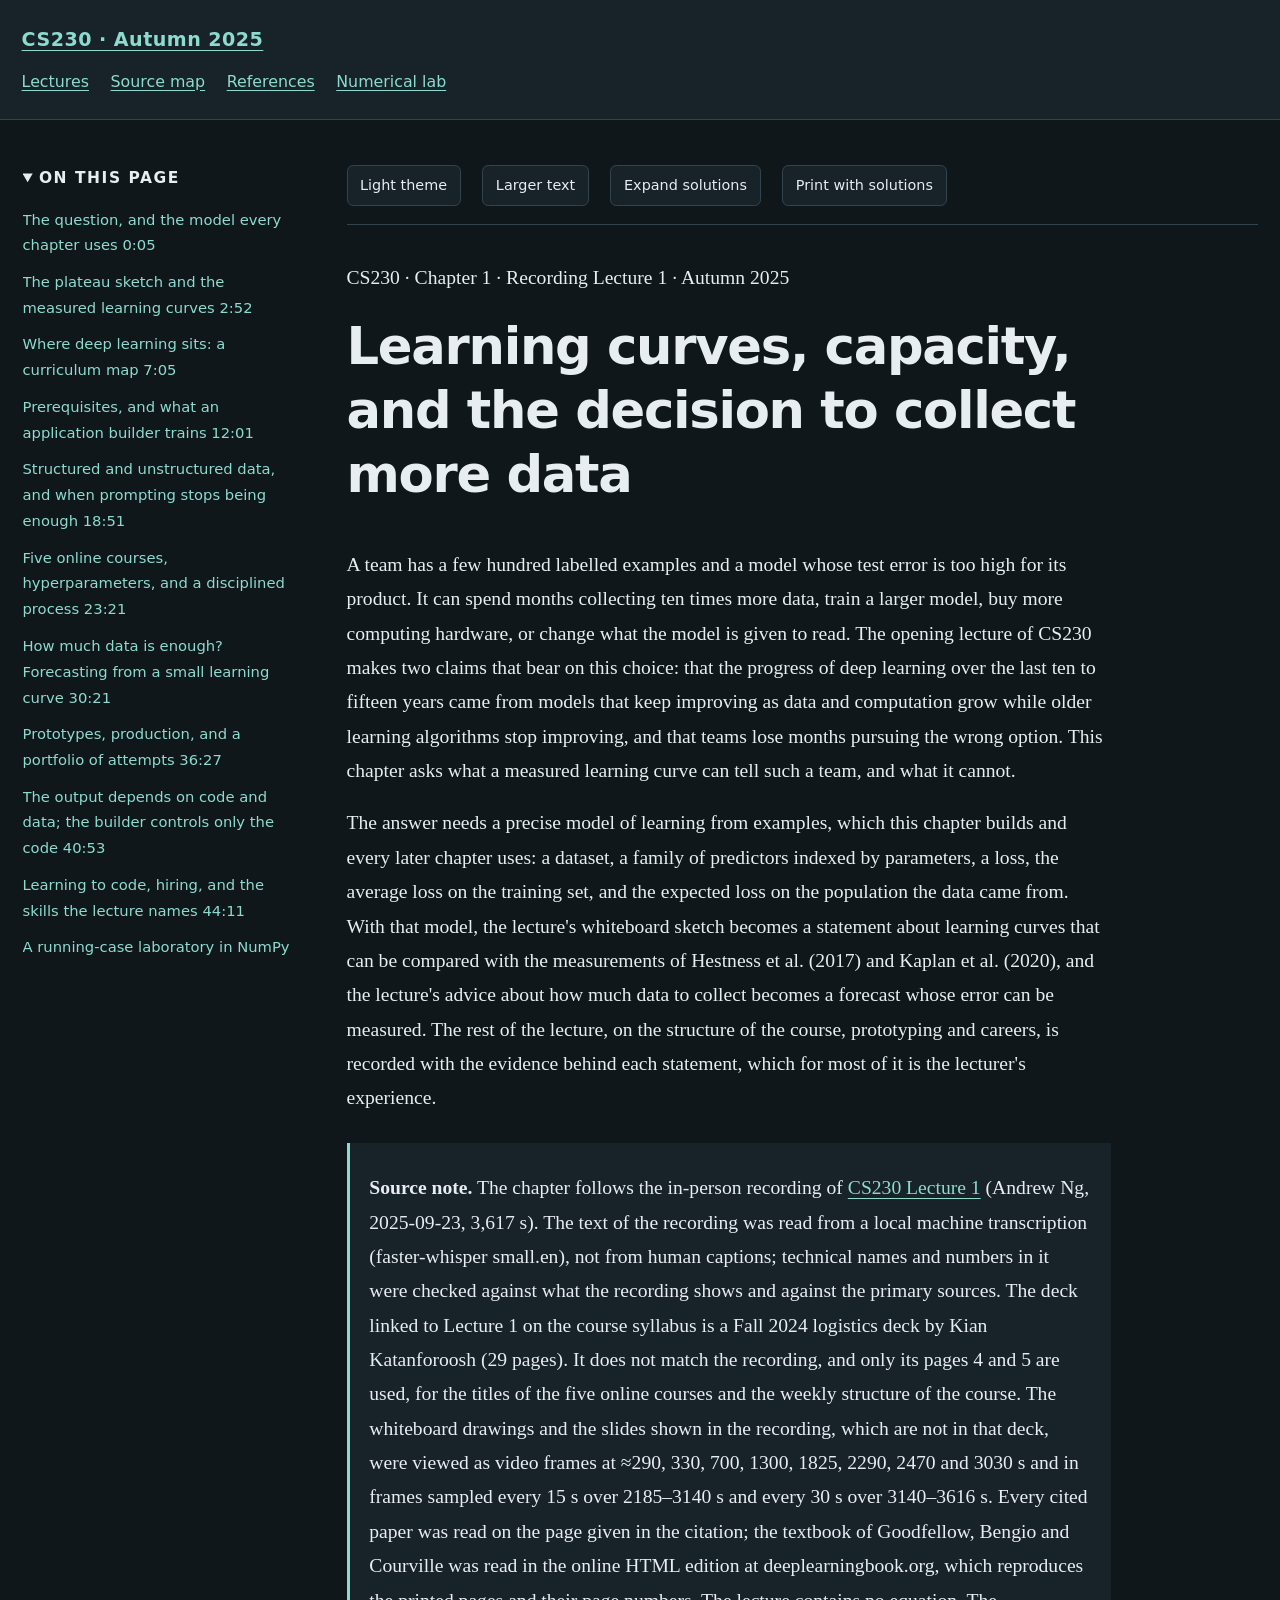
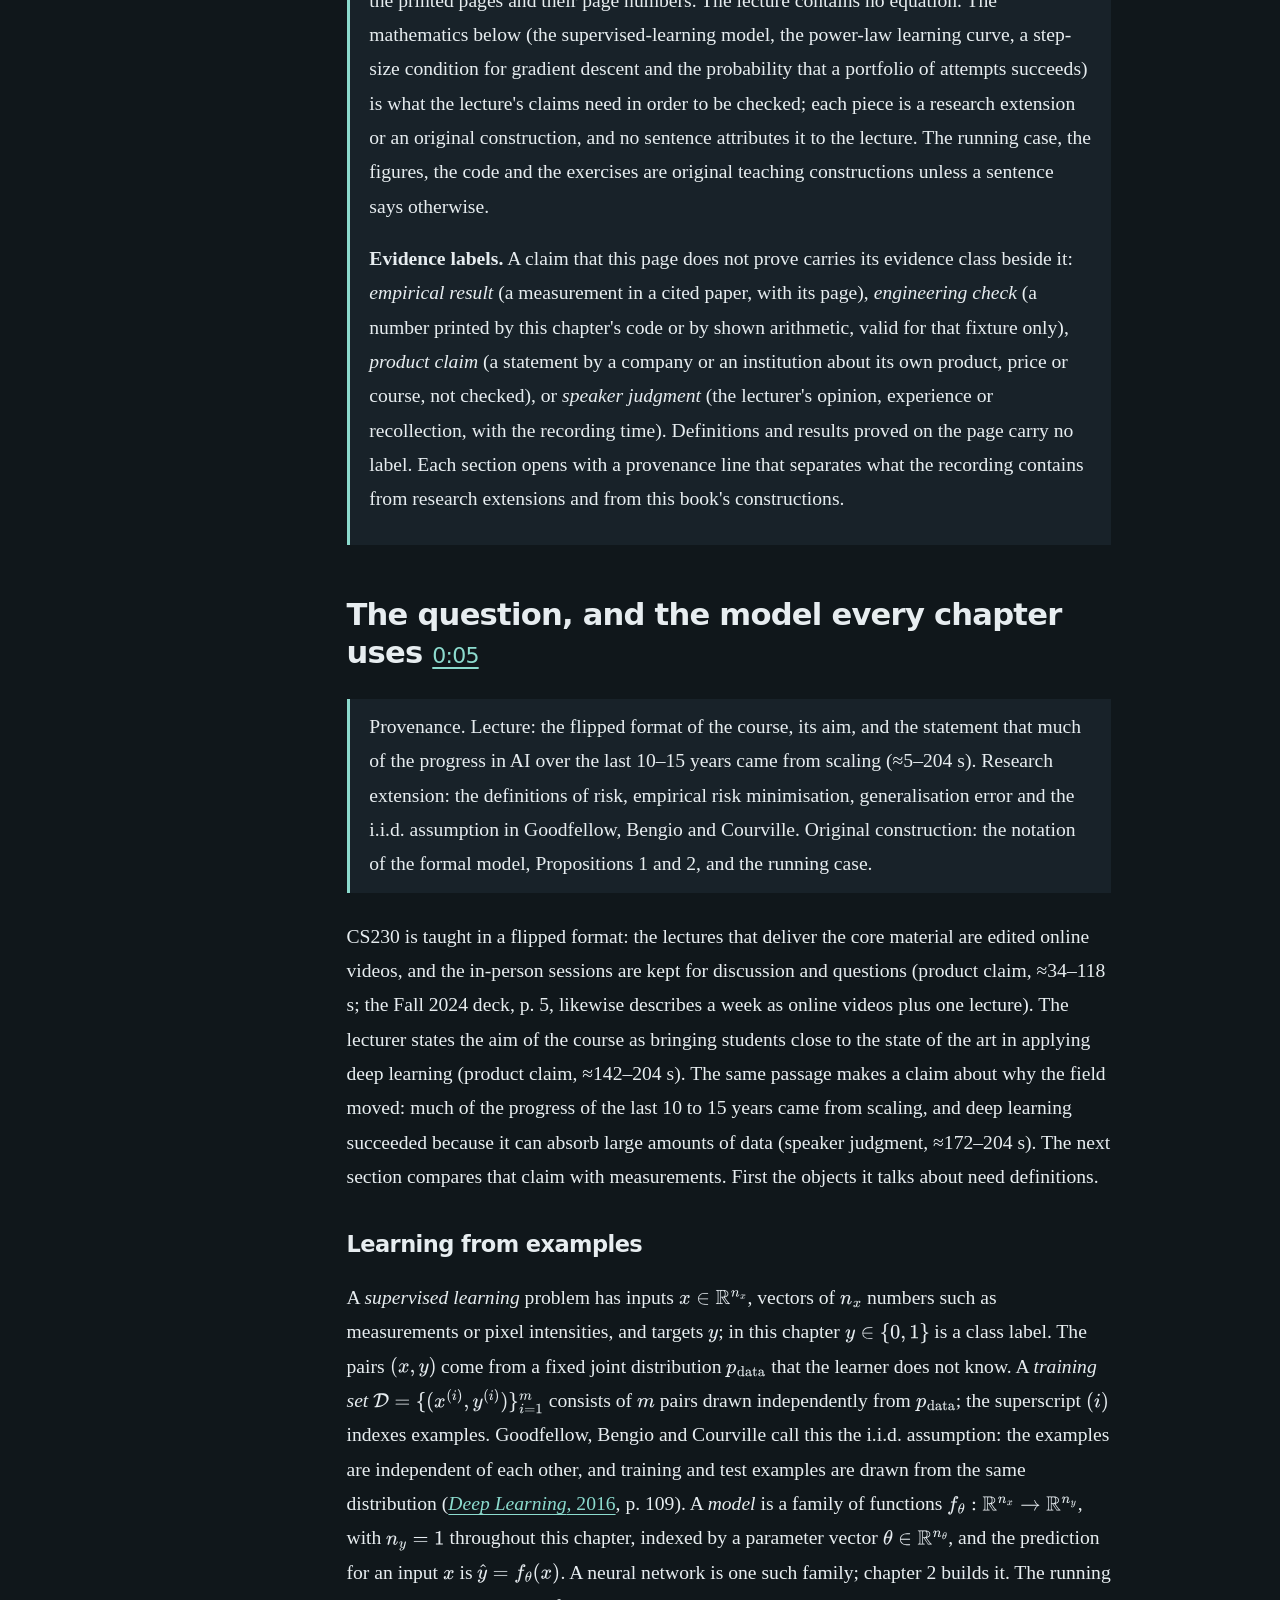
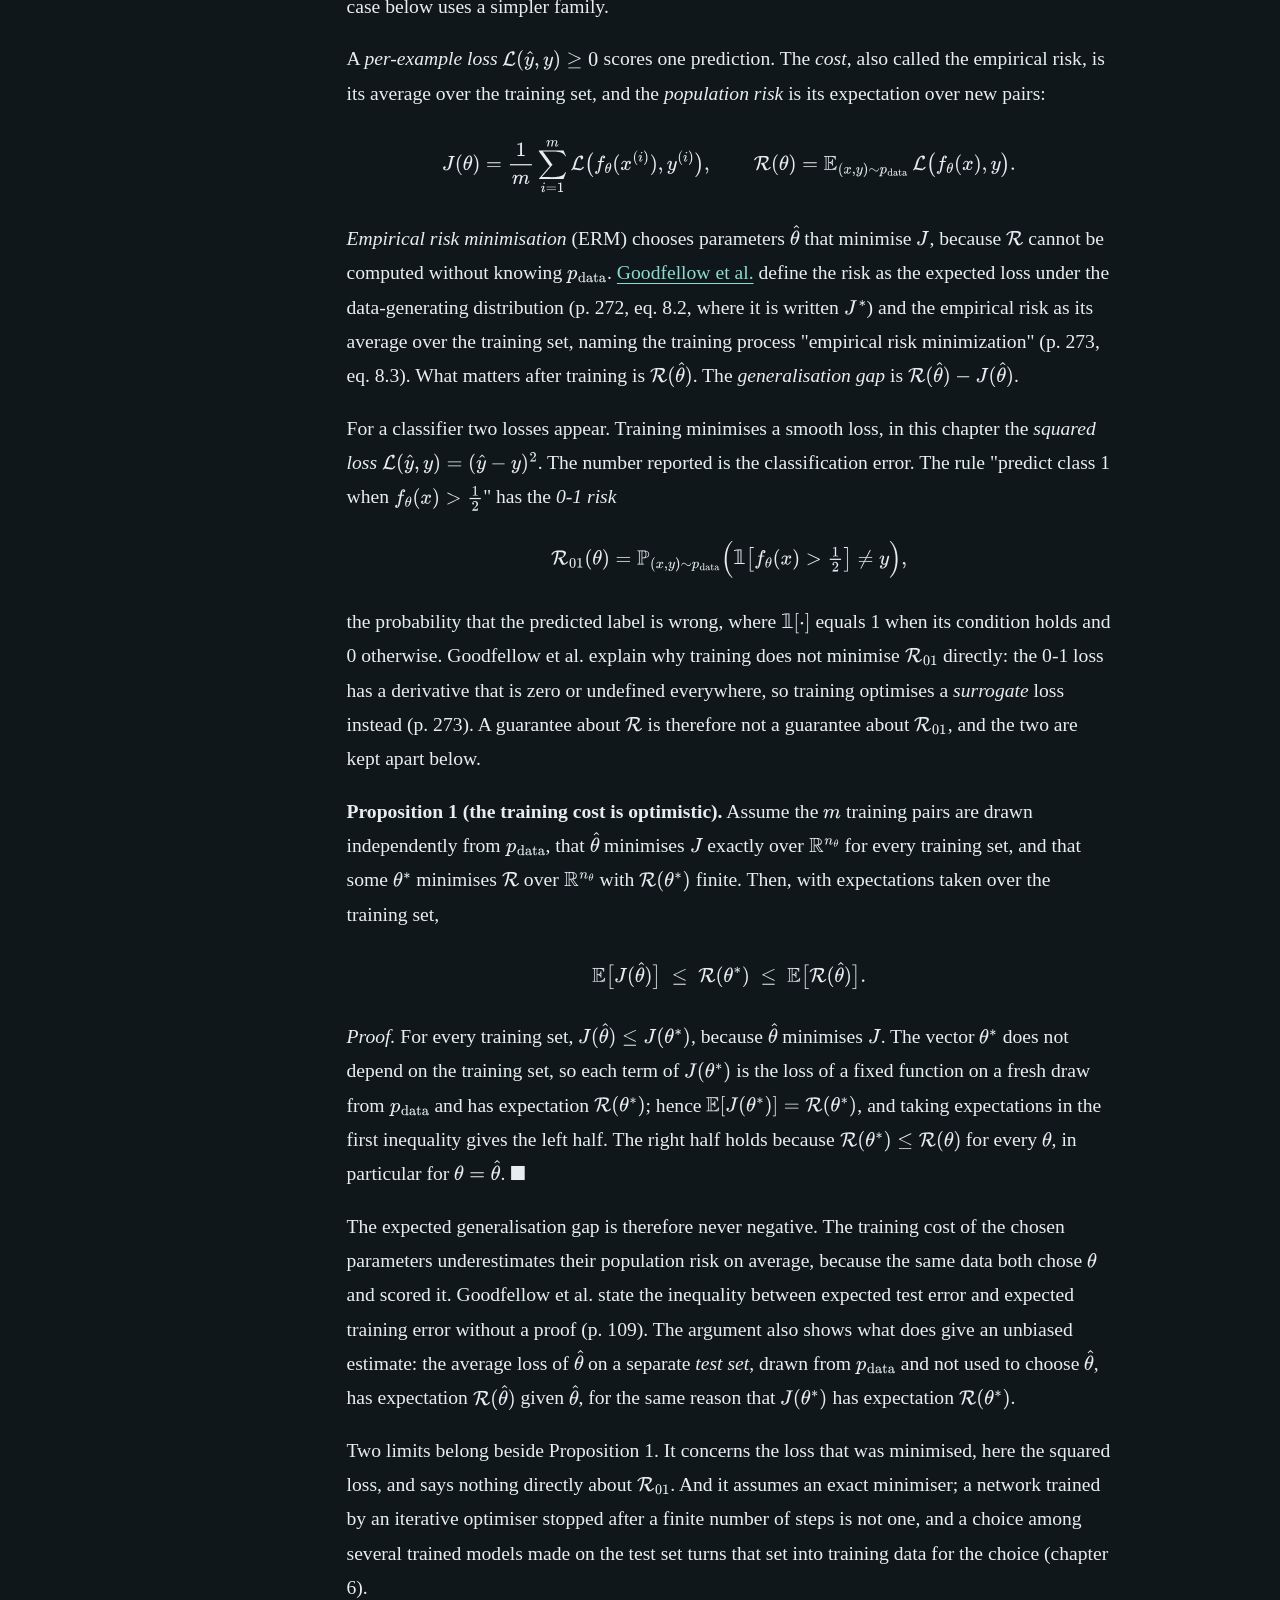
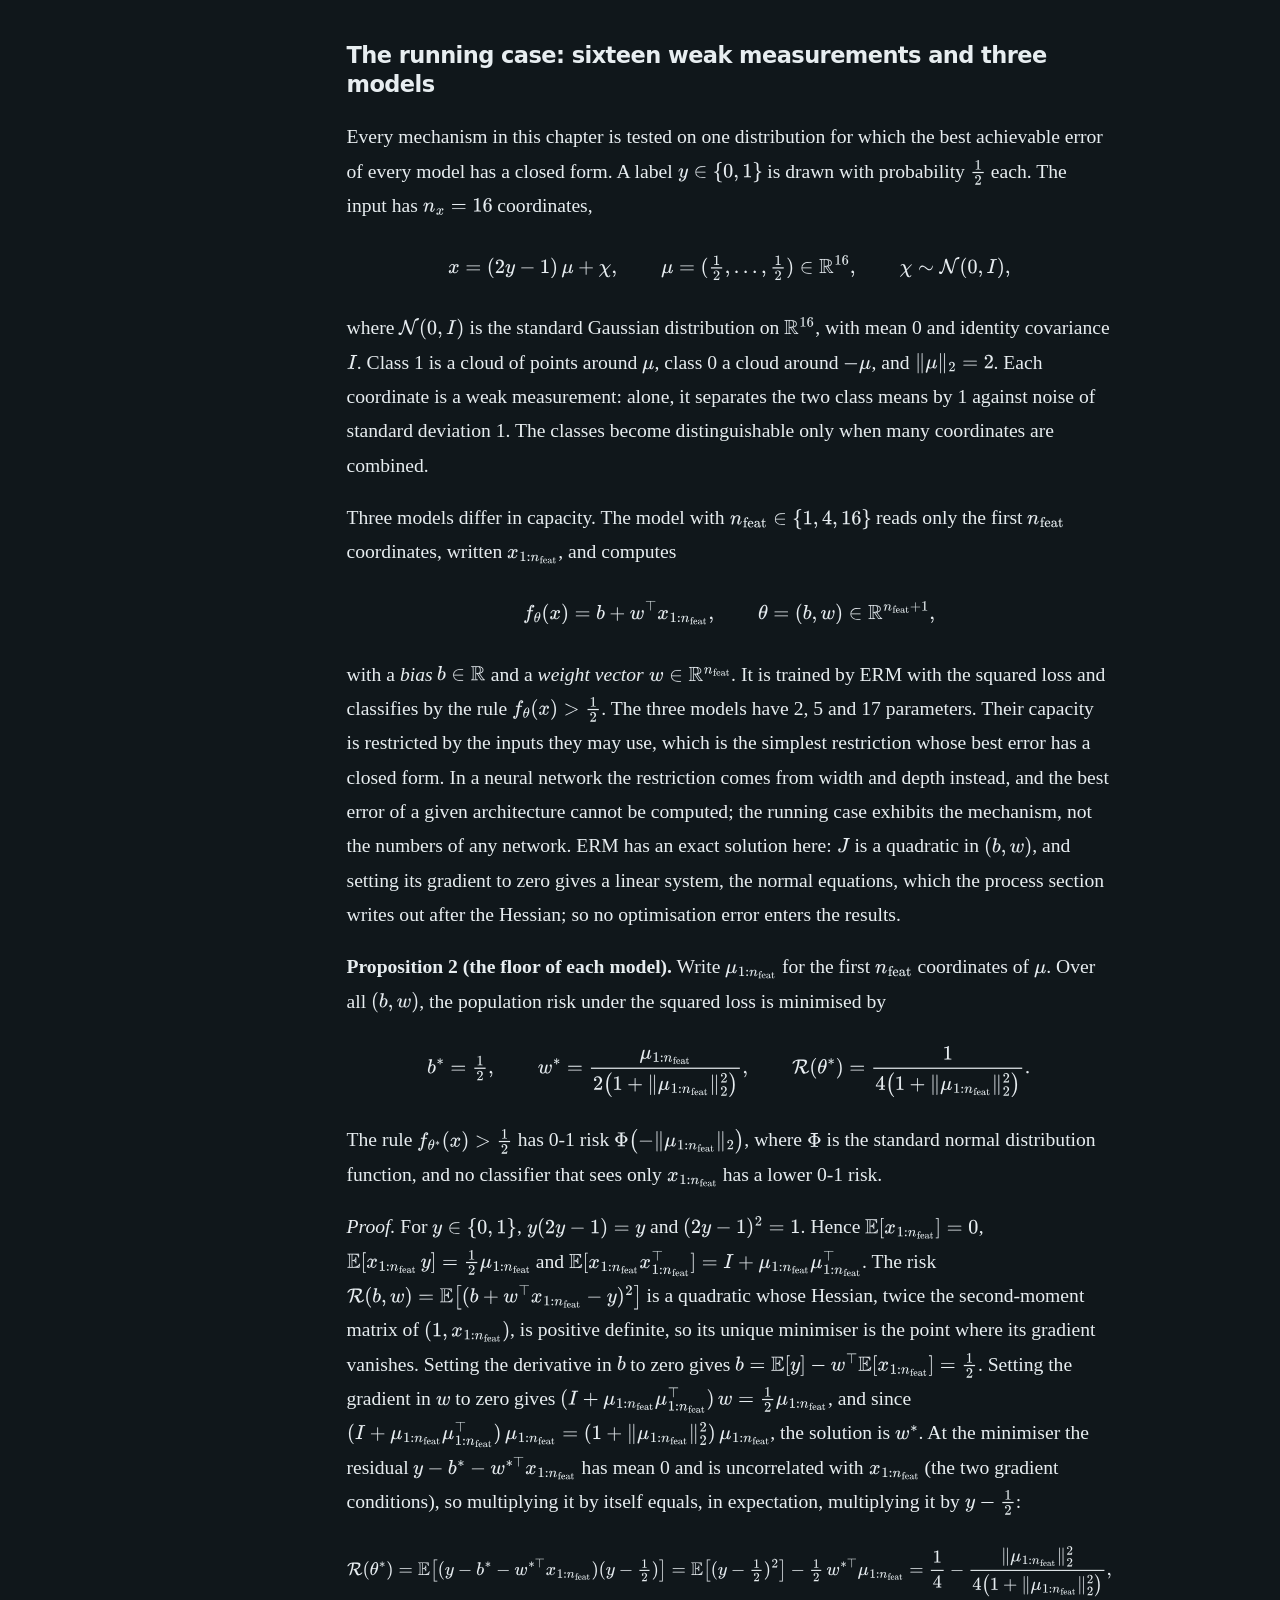
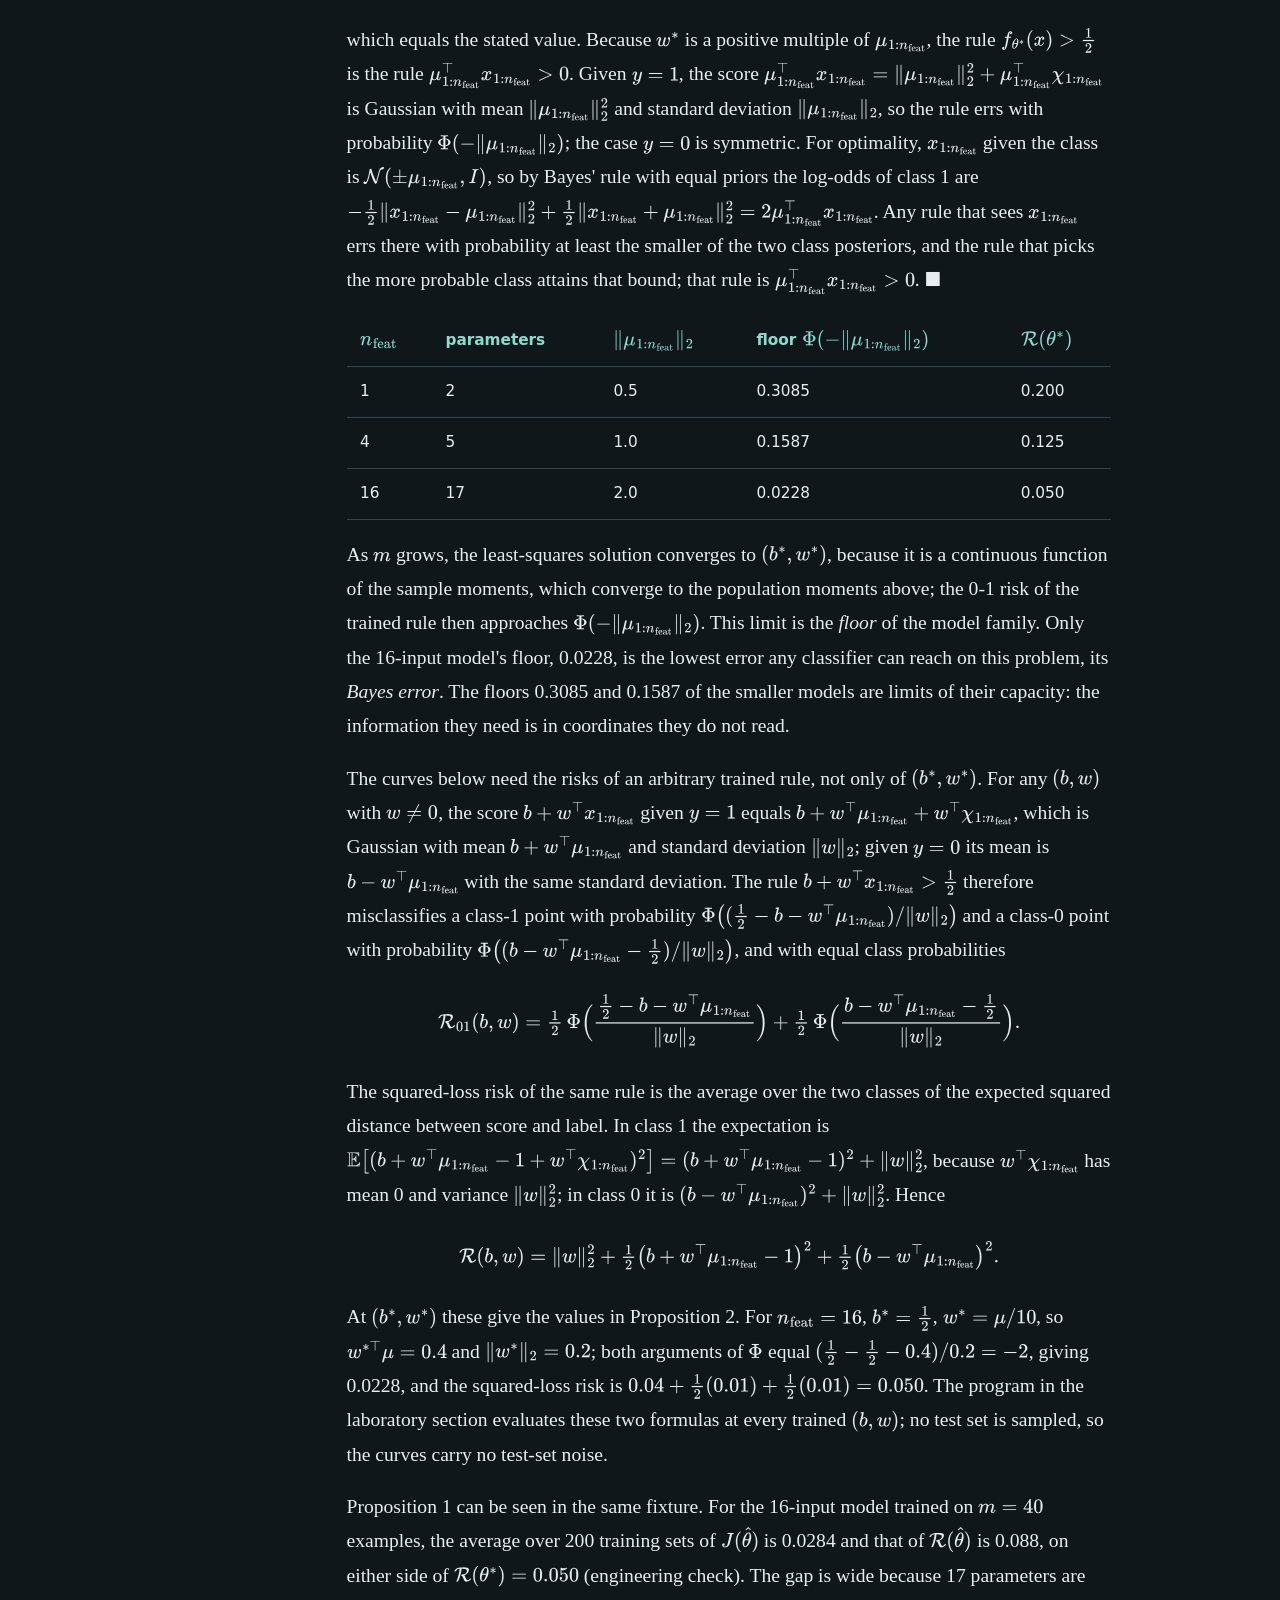
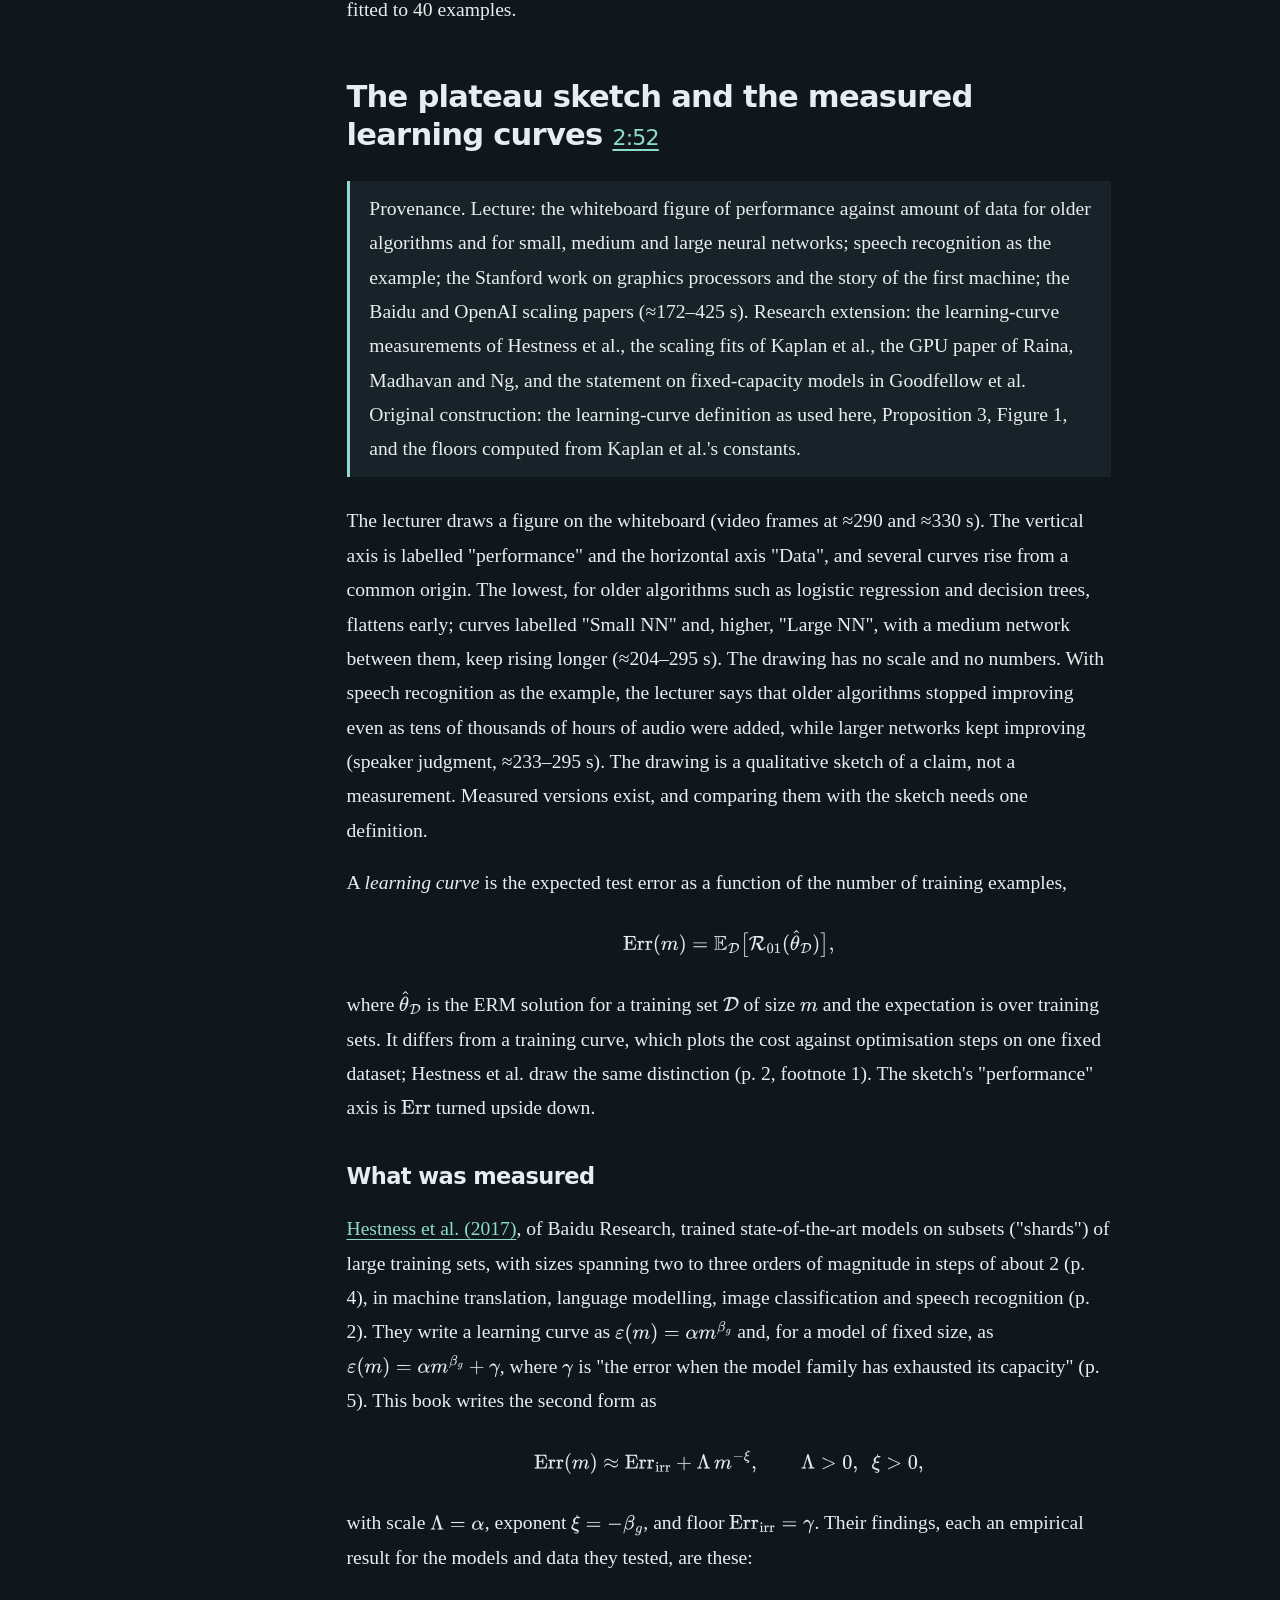
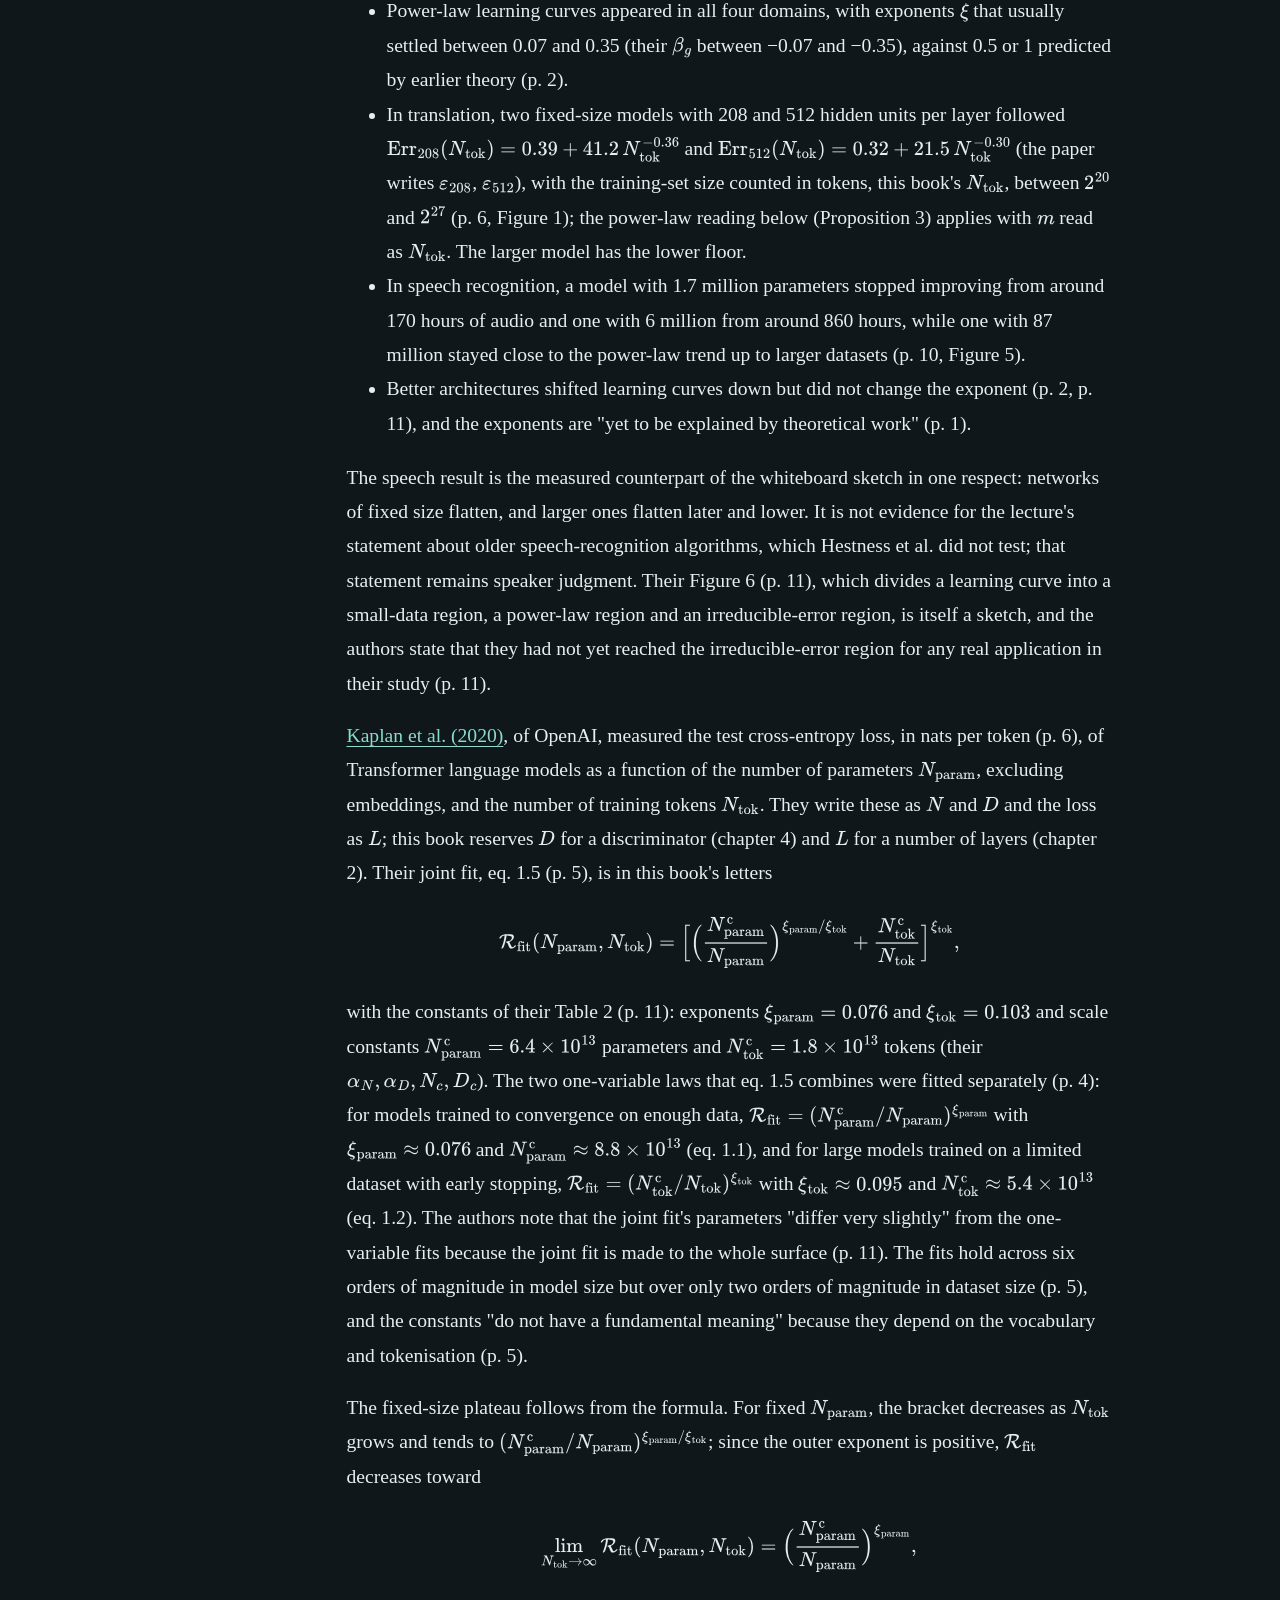
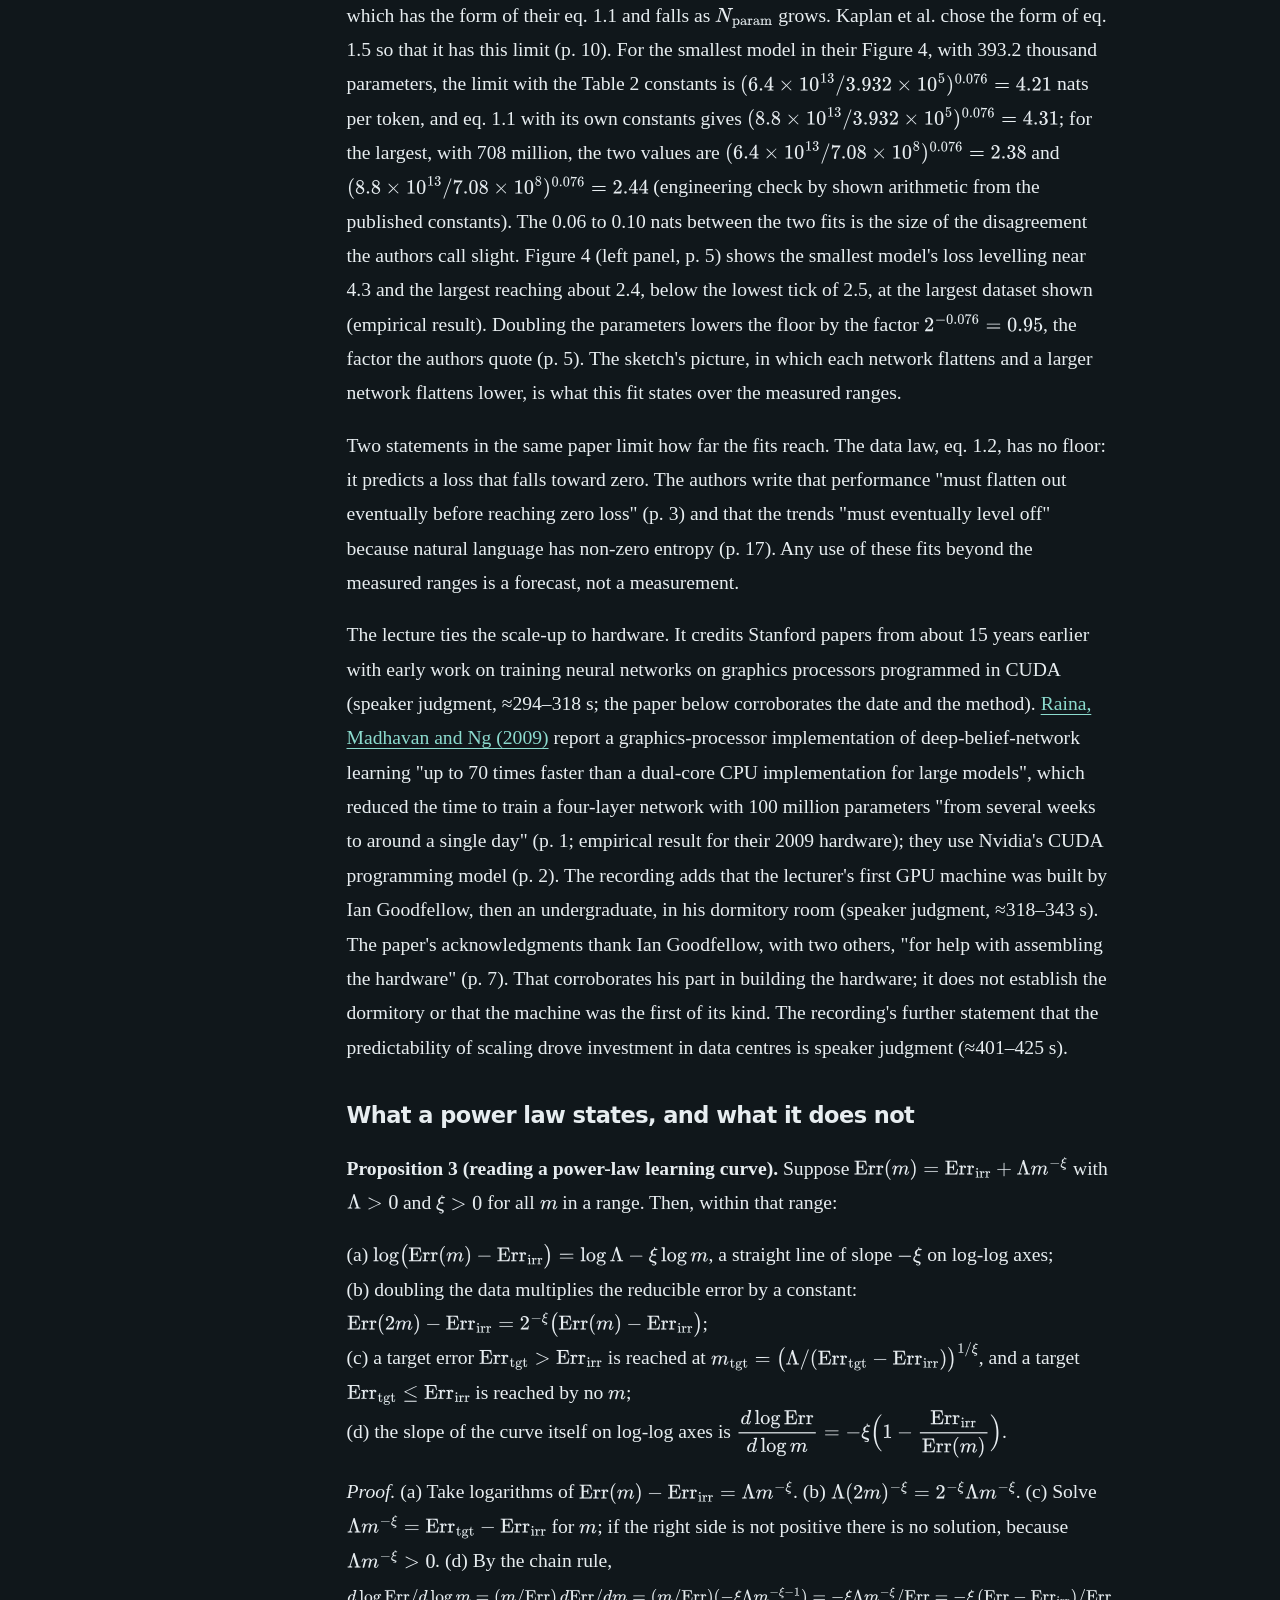
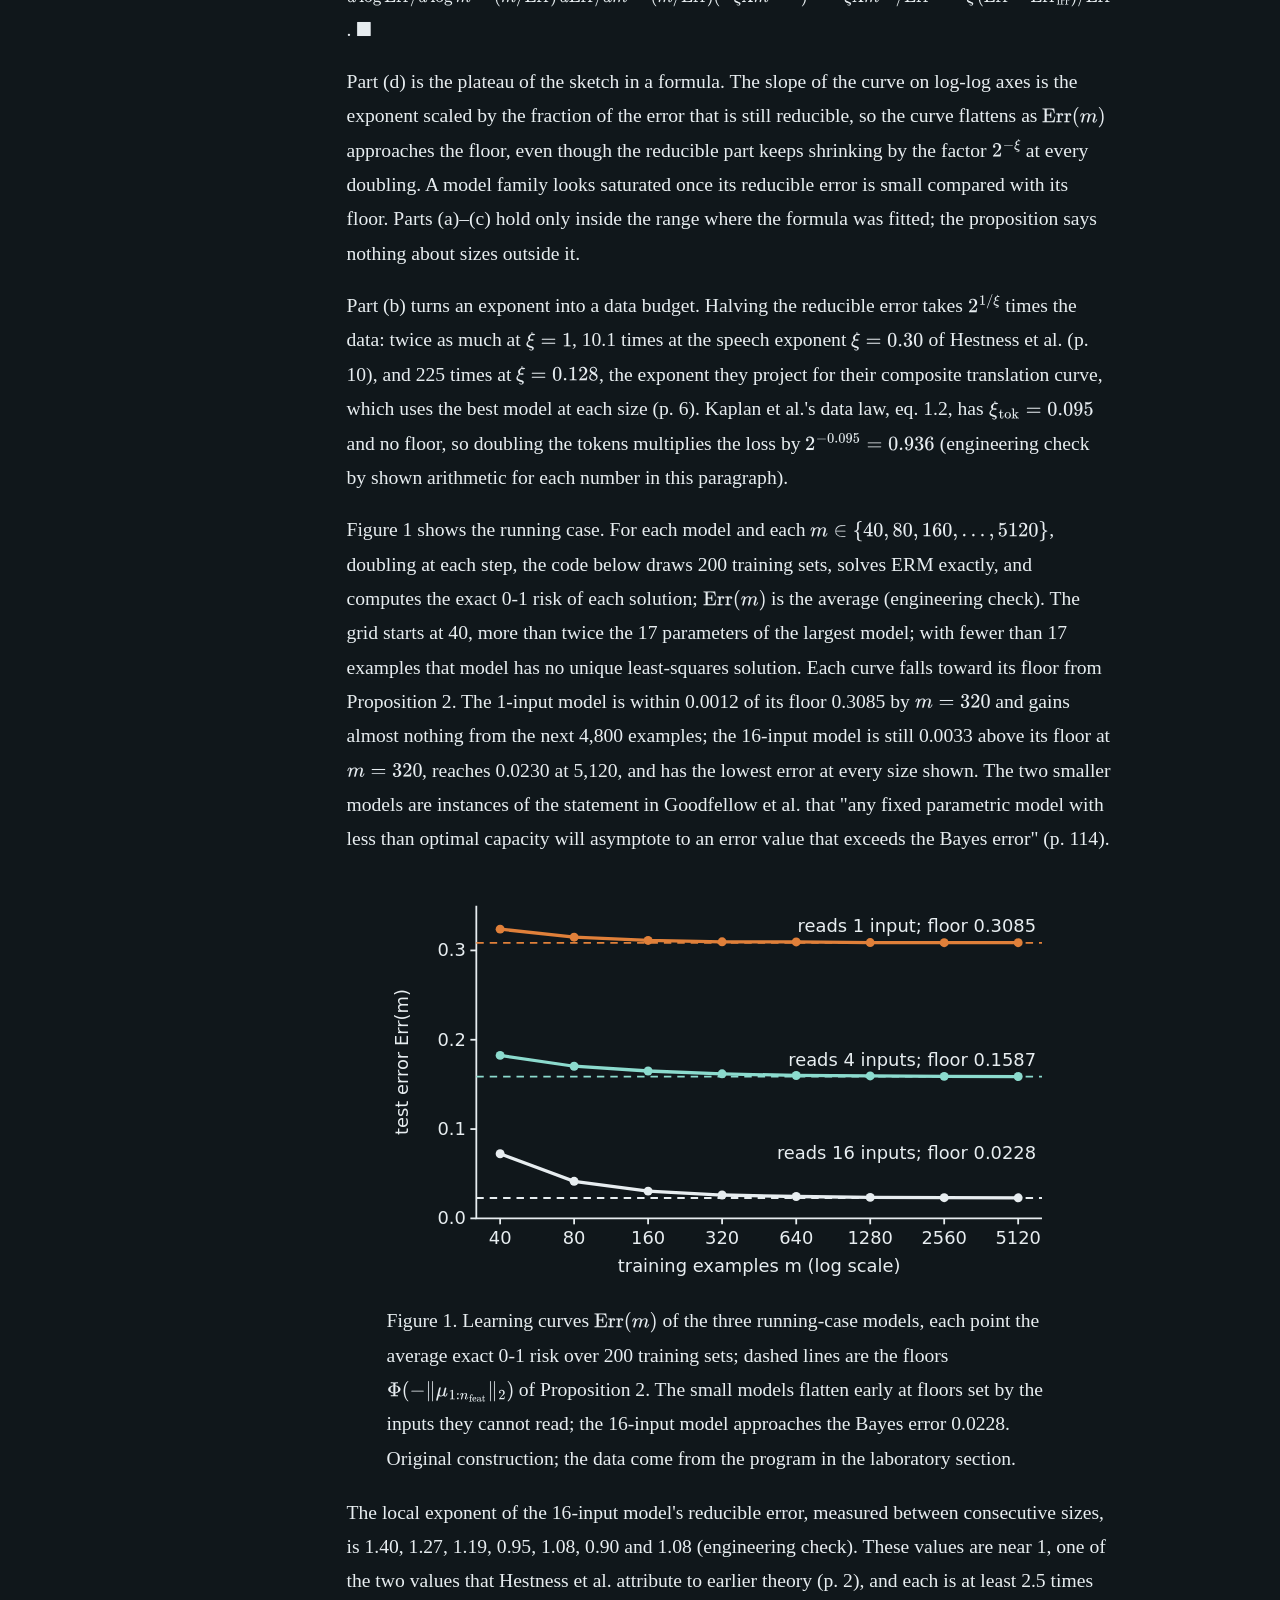
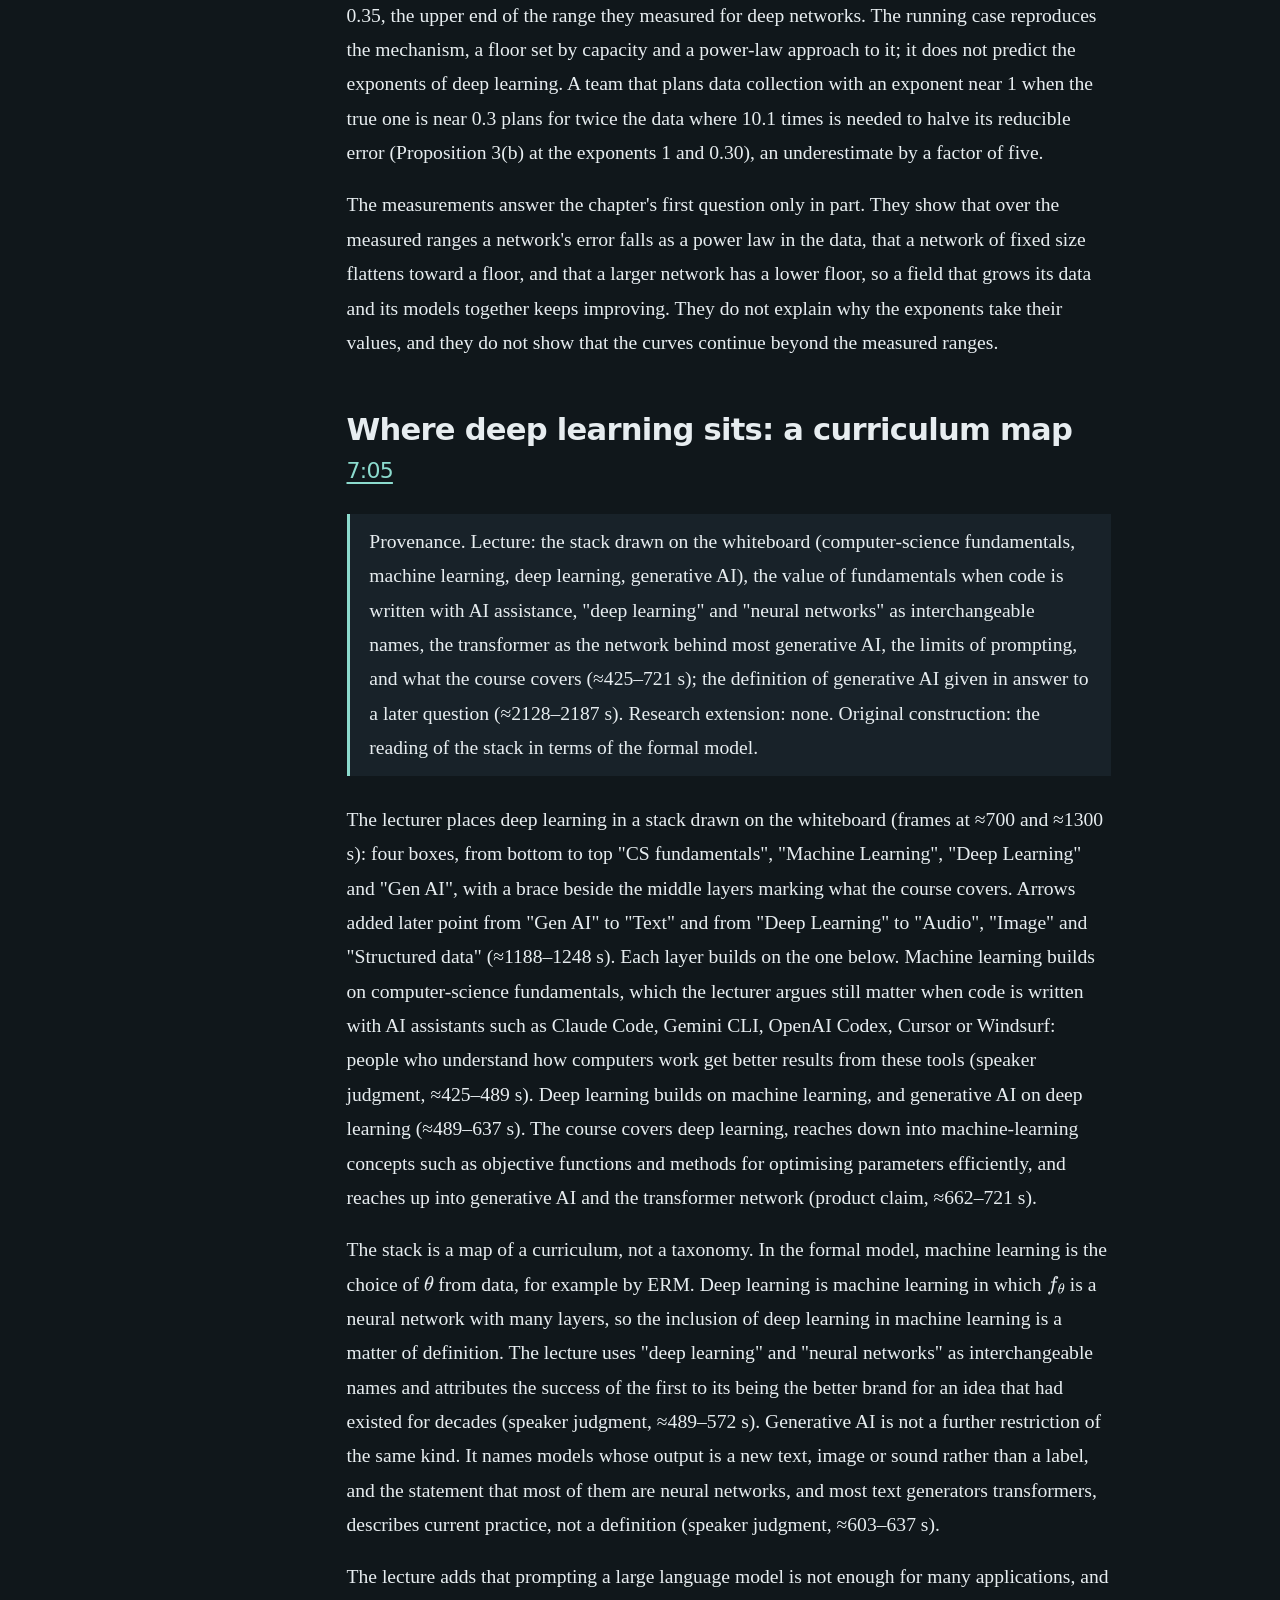
==== commit 7cce9cf8: "Checkpoint reviewed nine-chapter CS230 local edition" ====
--- a/lecture-01-introduction-to-deep-learning.html
+++ b/lecture-01-introduction-to-deep-learning.html
@@ -1,6 +1,6 @@
 <!doctype html>
 <html lang="en"><head><meta charset="utf-8"><meta name="viewport" content="width=device-width,initial-scale=1">
-<meta name="color-scheme" content="dark light"><meta name="book-content-sha256" content="551096fccb45215ed6db5f9b03e8d8acd84a7d2d0309beba0d3ce15b85091062"><title>Learning curves, capacity, and the decision to collect more data · CS230</title>
+<meta name="color-scheme" content="dark light"><meta name="book-content-sha256" content="0ecdd137ebb463fd0bd95942bf1717f6e9bd7faa9135b14b1a29ecf94214eadb"><title>Learning curves, capacity, and the decision to collect more data · CS230</title>
 <link rel="stylesheet" href="assets/book.css"><script>window.MathJax={tex:{inlineMath:[['$','$'],['\\(','\\)']],displayMath:[['$$','$$'],['\\[','\\]']],processEscapes:true},svg:{fontCache:'local'},options:{skipHtmlTags:['script','noscript','style','textarea','pre','code']}};</script>
 <script defer src="assets/mathjax-tex-svg.js"></script><script defer src="assets/book.js"></script></head>
 <body><a class="skip" href="#main">Skip to content</a>
@@ -336,7 +336,7 @@
 <section id="limits"><h2>What the model captures and what it misses</h2>
 <p class="note">Provenance. Original construction, with statements from Hestness et al. and Kaplan et al.</p>
 <p>Each result of this chapter holds under an idealisation, and each idealisation fails in practice in a specific way.</p>
-<p><strong>The formal model.</strong> ERM and Proposition 1 assume examples drawn independently from one fixed distribution and an exact minimiser. Real data are collected in batches, drift over time and are filtered by the product that collects them; a network is trained by a finite number of gradient steps from a random start. Proposition 1 then holds only approximately, and a test set reused to choose among models stops being an unbiased estimate of the chosen model's risk.</p>
+<p><strong>The formal model.</strong> ERM and Proposition 1 assume examples drawn independently from one fixed distribution and an exact minimiser. Real data are collected in batches, drift over time and are filtered by the product that collects them; a network is trained by a finite number of gradient steps from a random start. Proposition 1 supplies no guarantee after those hypotheses fail; an approximate version needs explicit bounds on optimisation error and distribution change. A test set reused to choose among models stops being an unbiased estimate of the chosen model's risk.</p>
 <p><strong>The running case.</strong> Its models are linear and its classes Gaussian with identity covariance, so the floors, the exact 0-1 risk and the ERM solution all have closed forms. Capacity is restricted by the inputs a model reads, not by width or depth, and the exponents it produces are near 1. It shows the mechanism of floors and power-law approach; it does not show the exponents or the floors of any network.</p>
 <p><strong>Scaling measurements.</strong> The fits of Hestness et al. and Kaplan et al. are empirical over the ranges measured: two to three orders of magnitude of data in Hestness et al. (p. 4), two in Kaplan et al.'s data axis (p. 5). Kaplan et al.'s laws have no floor, and the authors expect them to break down beyond the measured scales (p. 17). Neither paper explains the exponents. Every extrapolation is a forecast.</p>
 <p><strong>Decision arithmetic.</strong> The break-even for fine-tuning uses assumed prices and omits quality, latency and maintenance. Proposition 5 assumes either independent attempts or one shared premise; real attempts share several premises to different degrees, and their success probabilities are not known in advance.</p>
--- a/assets/book.css
+++ b/assets/book.css
@@ -2,9 +2,9 @@
 :root{--reader-version:1}body.large-text article{font-size:1.25rem}@media print{.pending{color:#000}body.light pre{background:#fff}}
 :root{--print-reader-version:1}@media print{body .pending{color:#000}body.light pre{background:#fff!important}}
 :root{--toc-reader-version:1}.toc details{border:0;padding:0;margin:0}.toc summary{font-size:.86rem;text-transform:uppercase;letter-spacing:.1em}
-
-/* Keep accessible MathML available without widening narrow readers. */
-.layout mjx-assistive-mml{width:1px!important;height:1px!important}article{overflow-wrap:anywhere}
-
-
-
+
+/* Keep accessible MathML available without widening narrow readers. */
+.layout mjx-assistive-mml{width:1px!important;height:1px!important}article{overflow-wrap:anywhere}
+
+
+
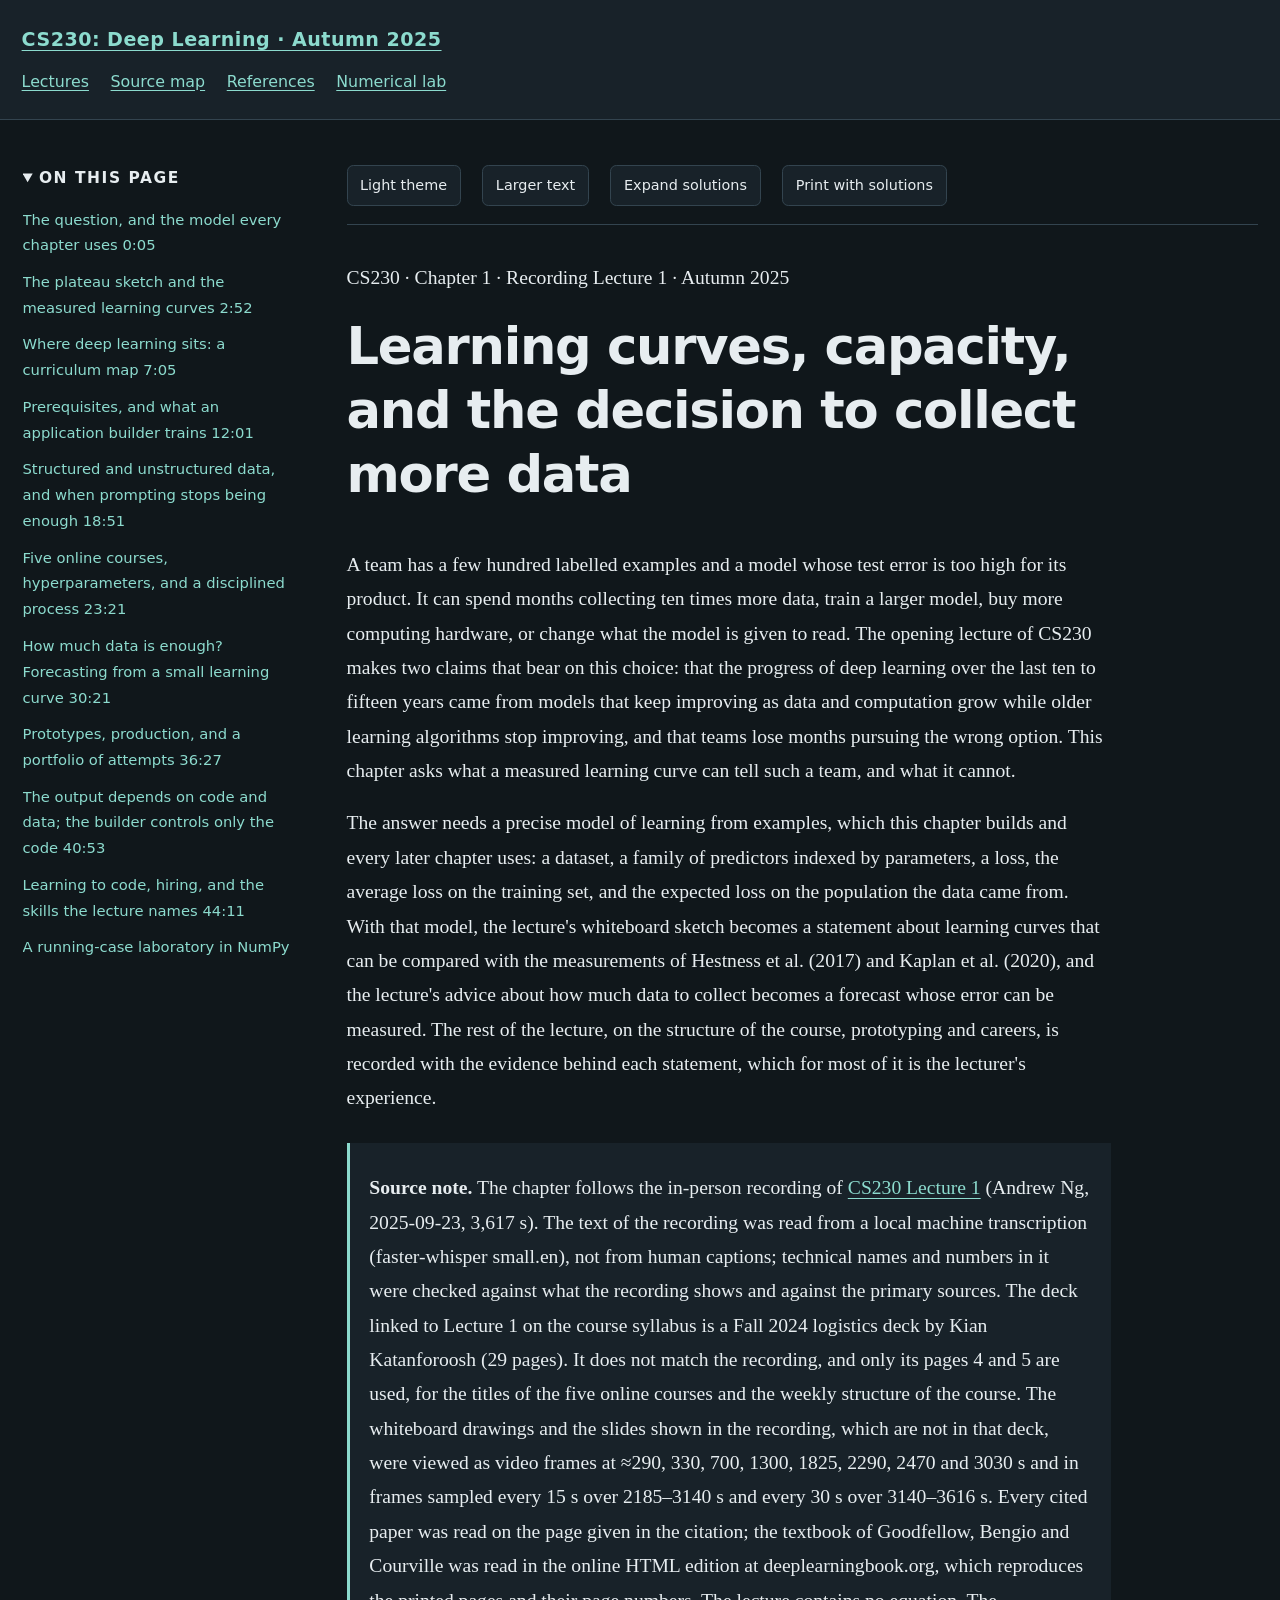
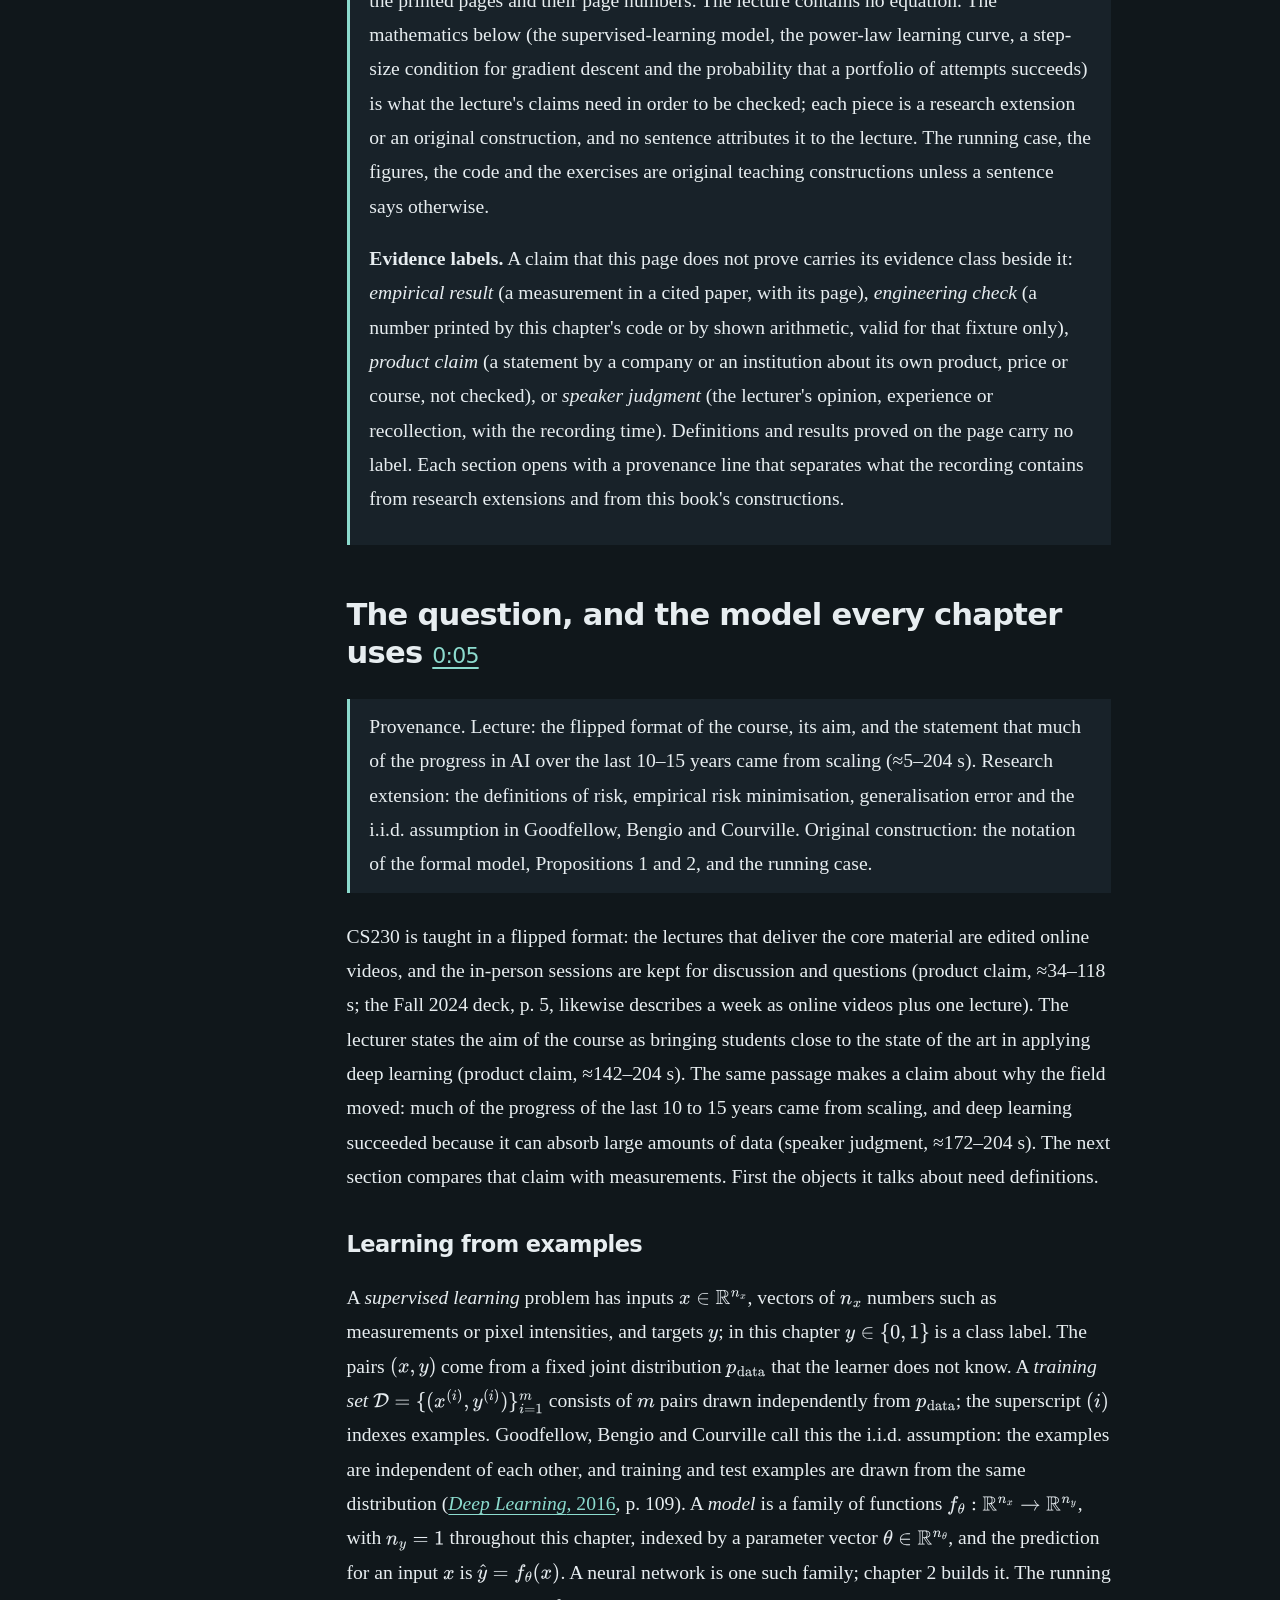
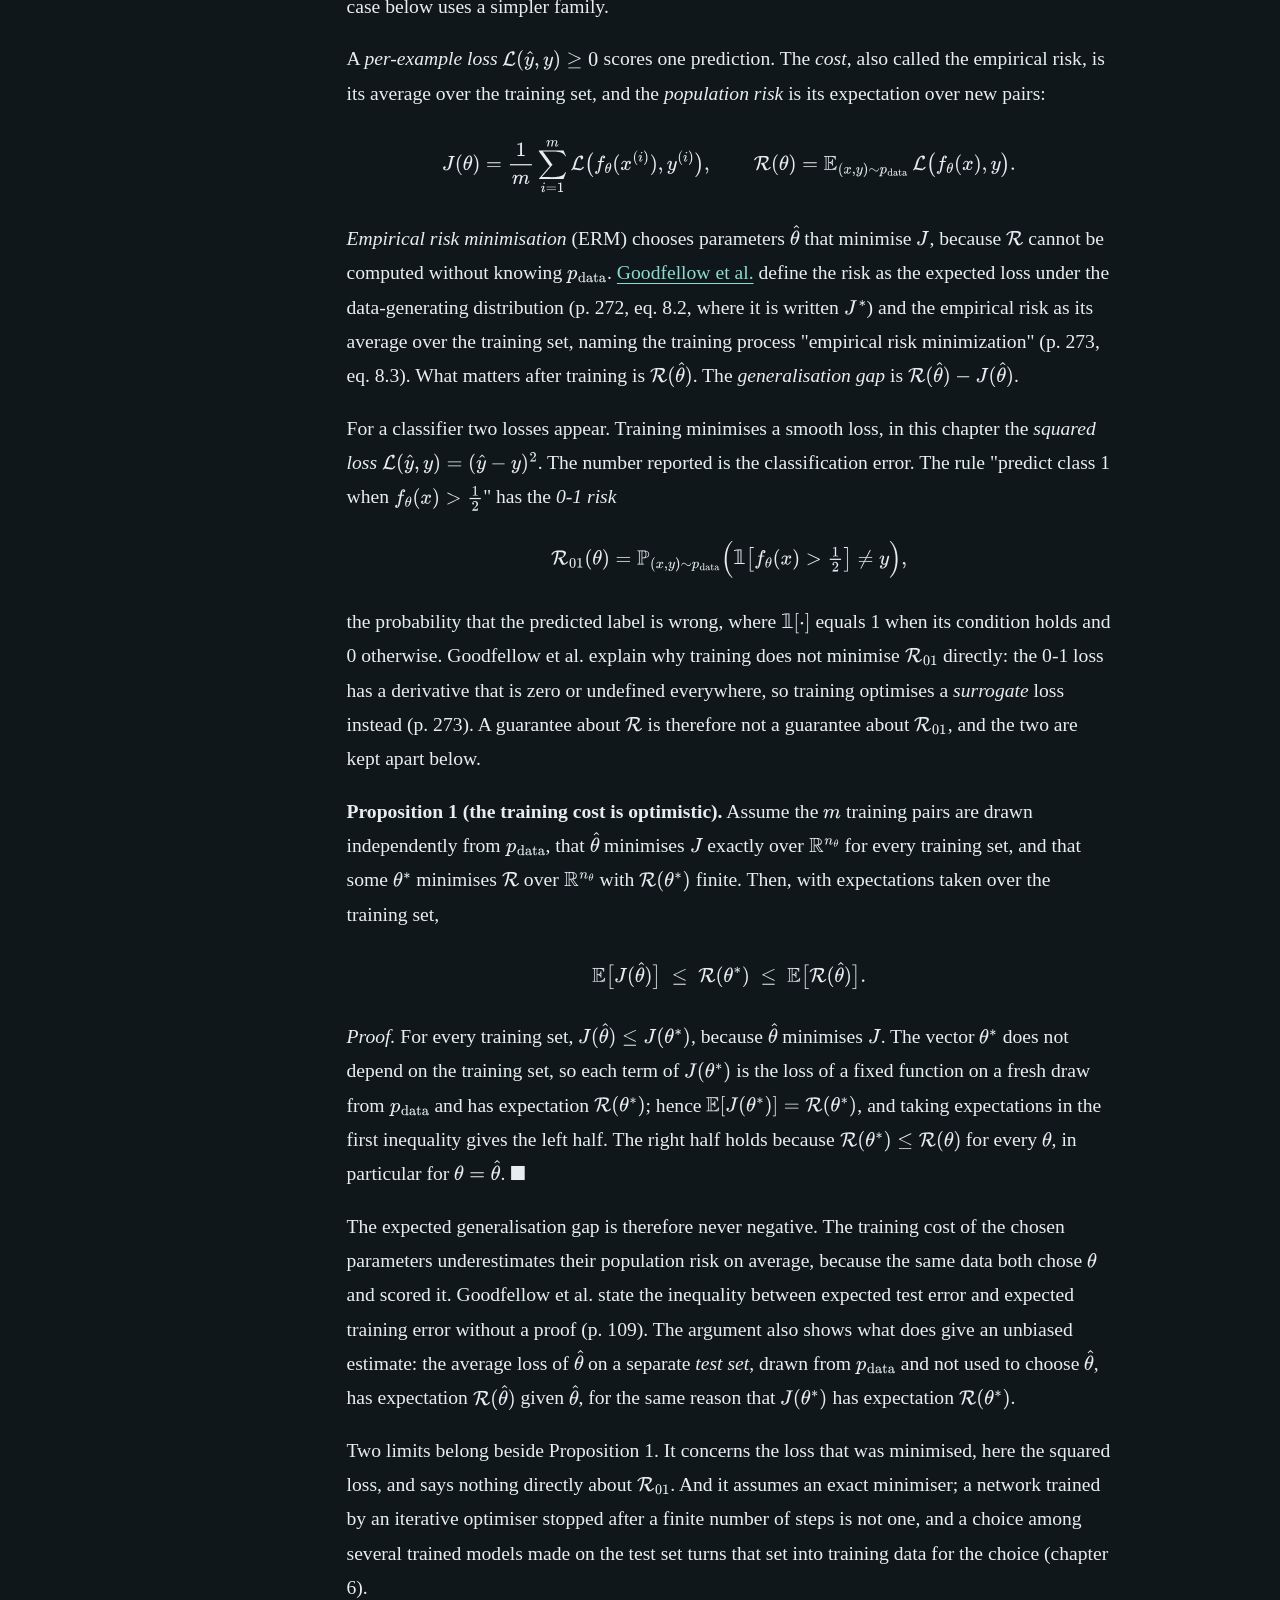
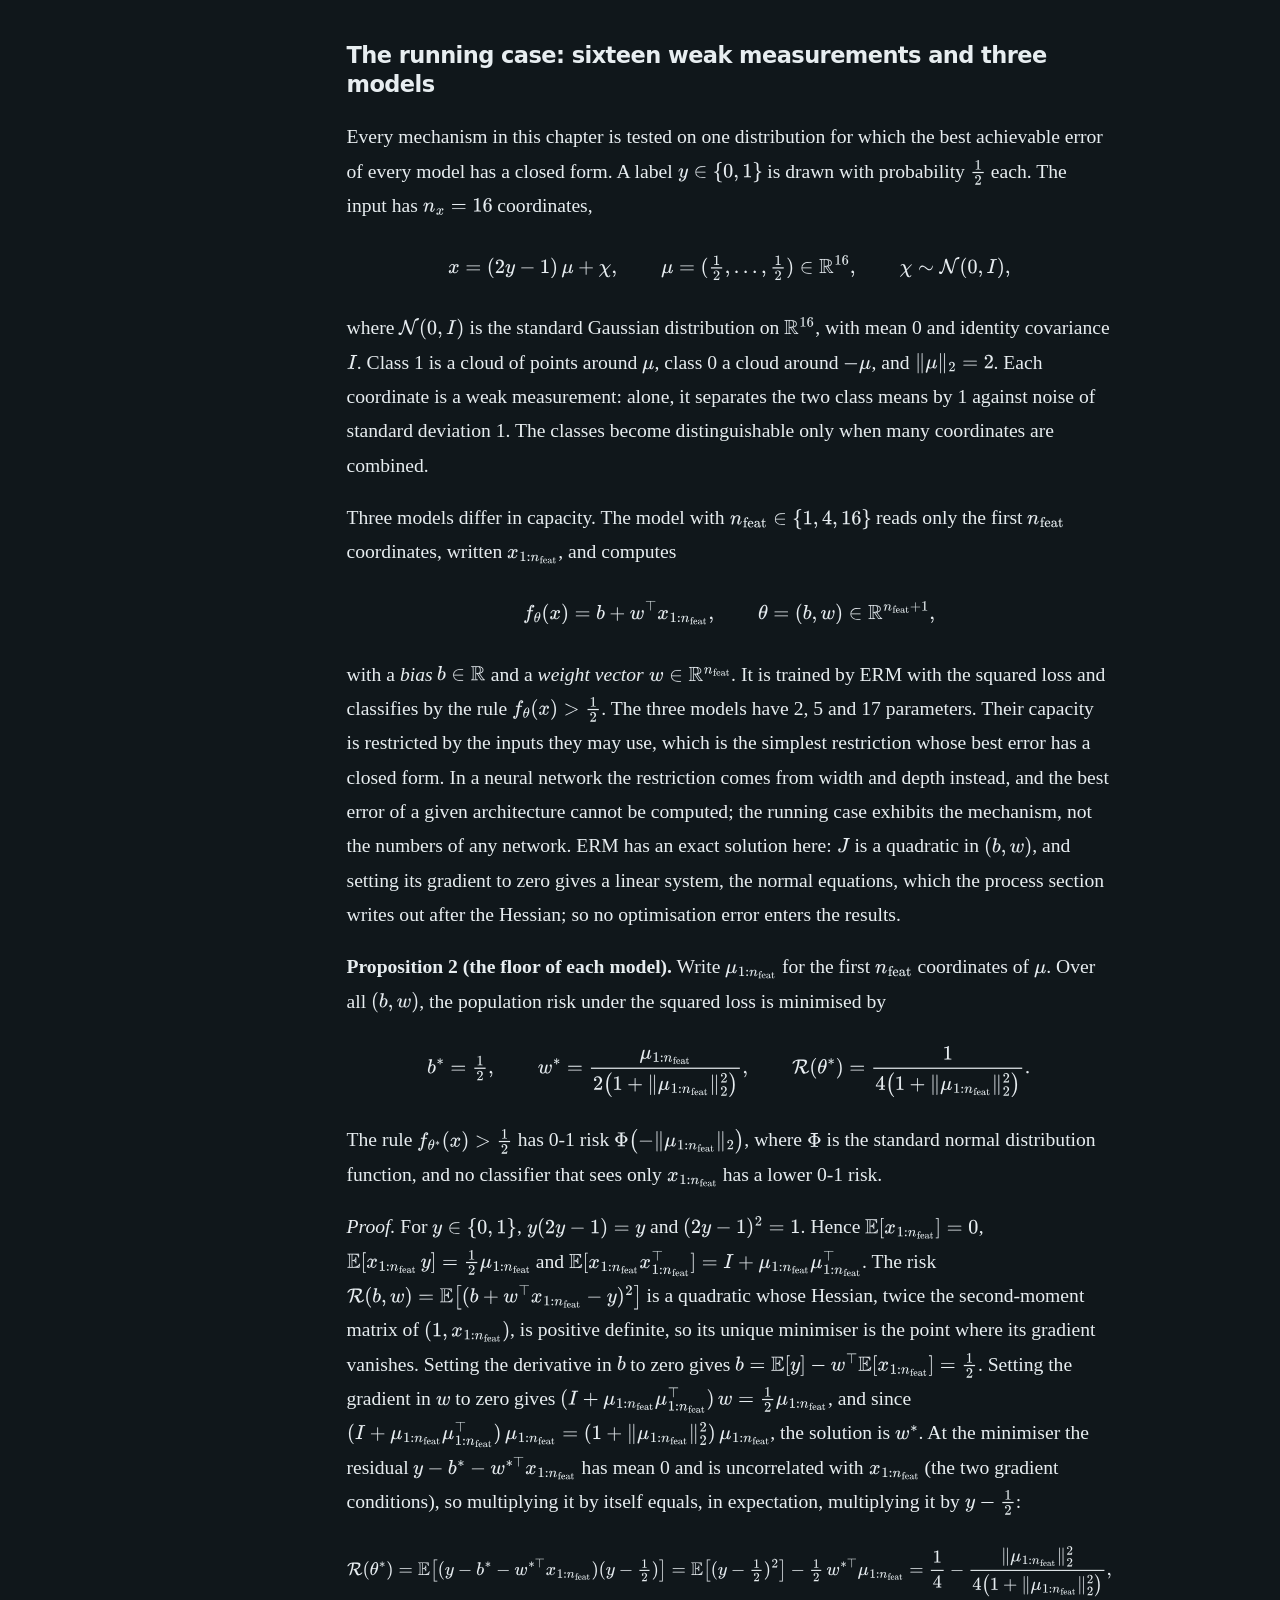
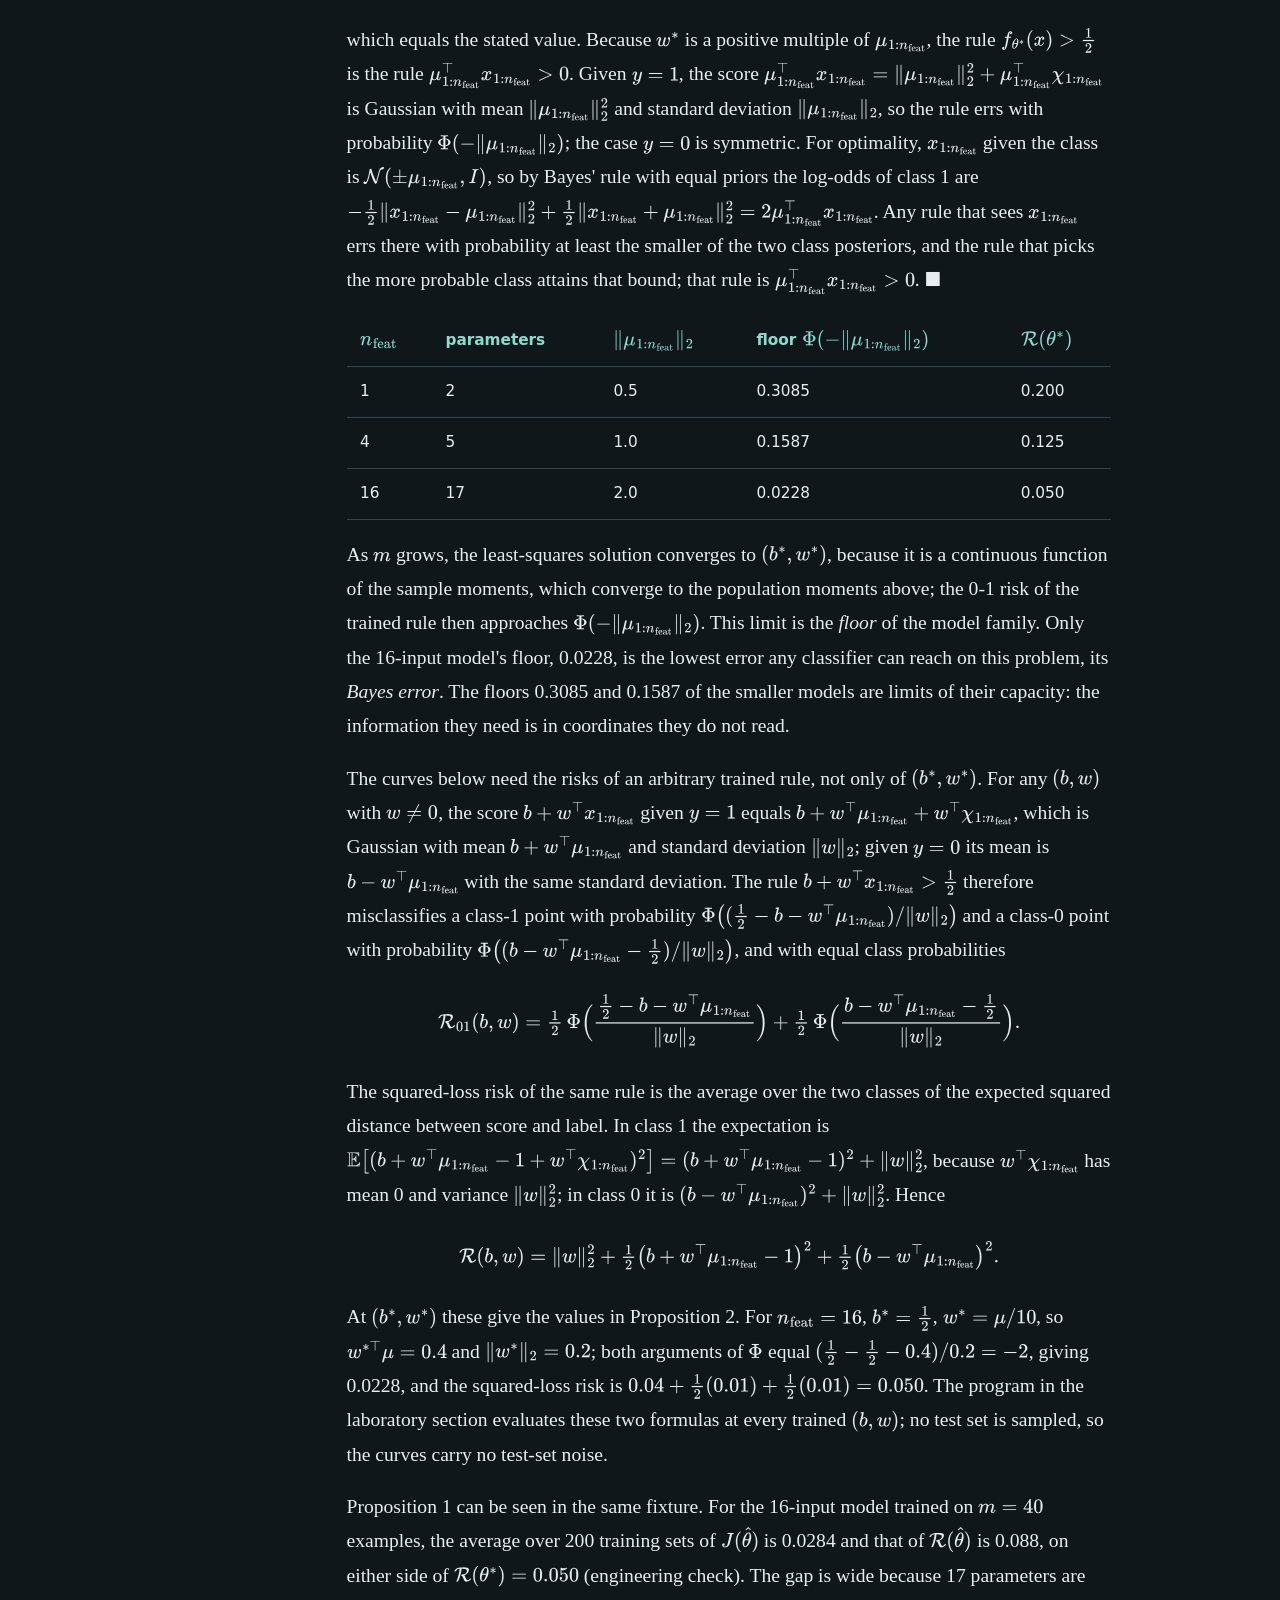
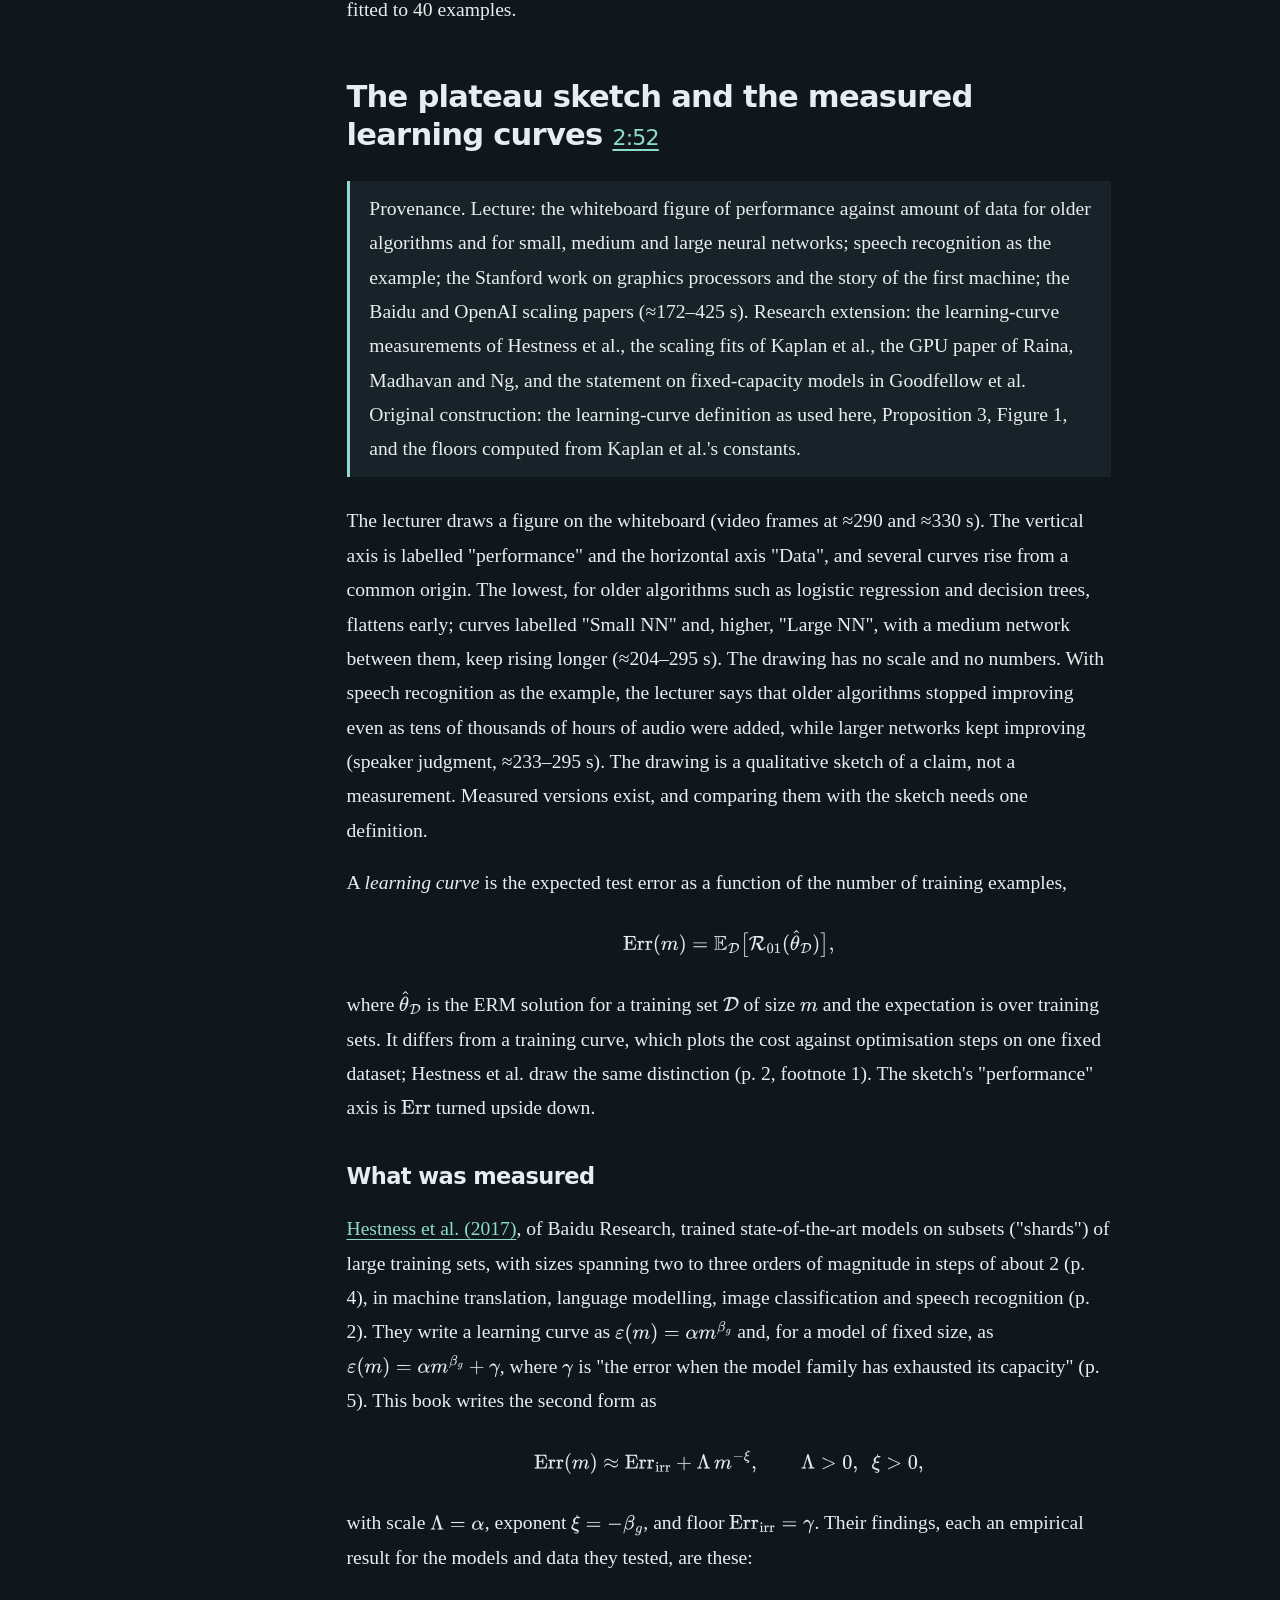
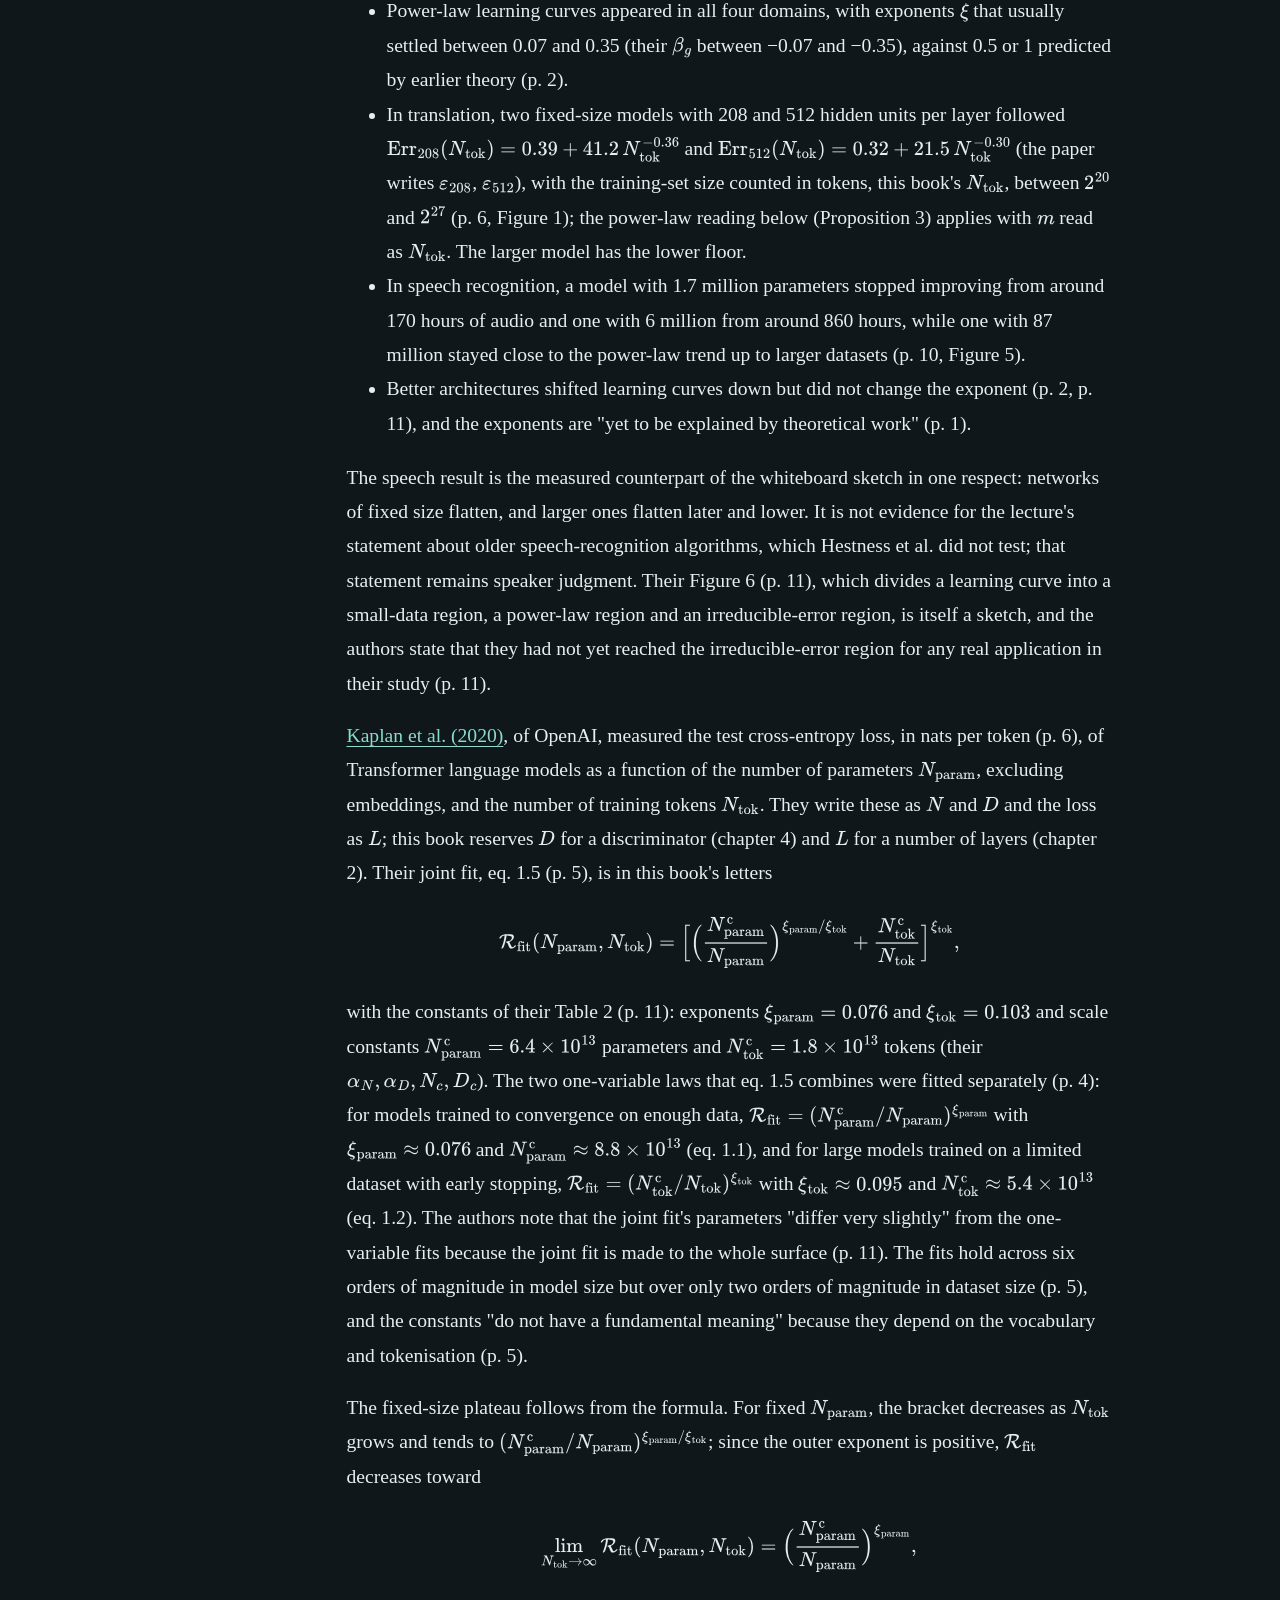
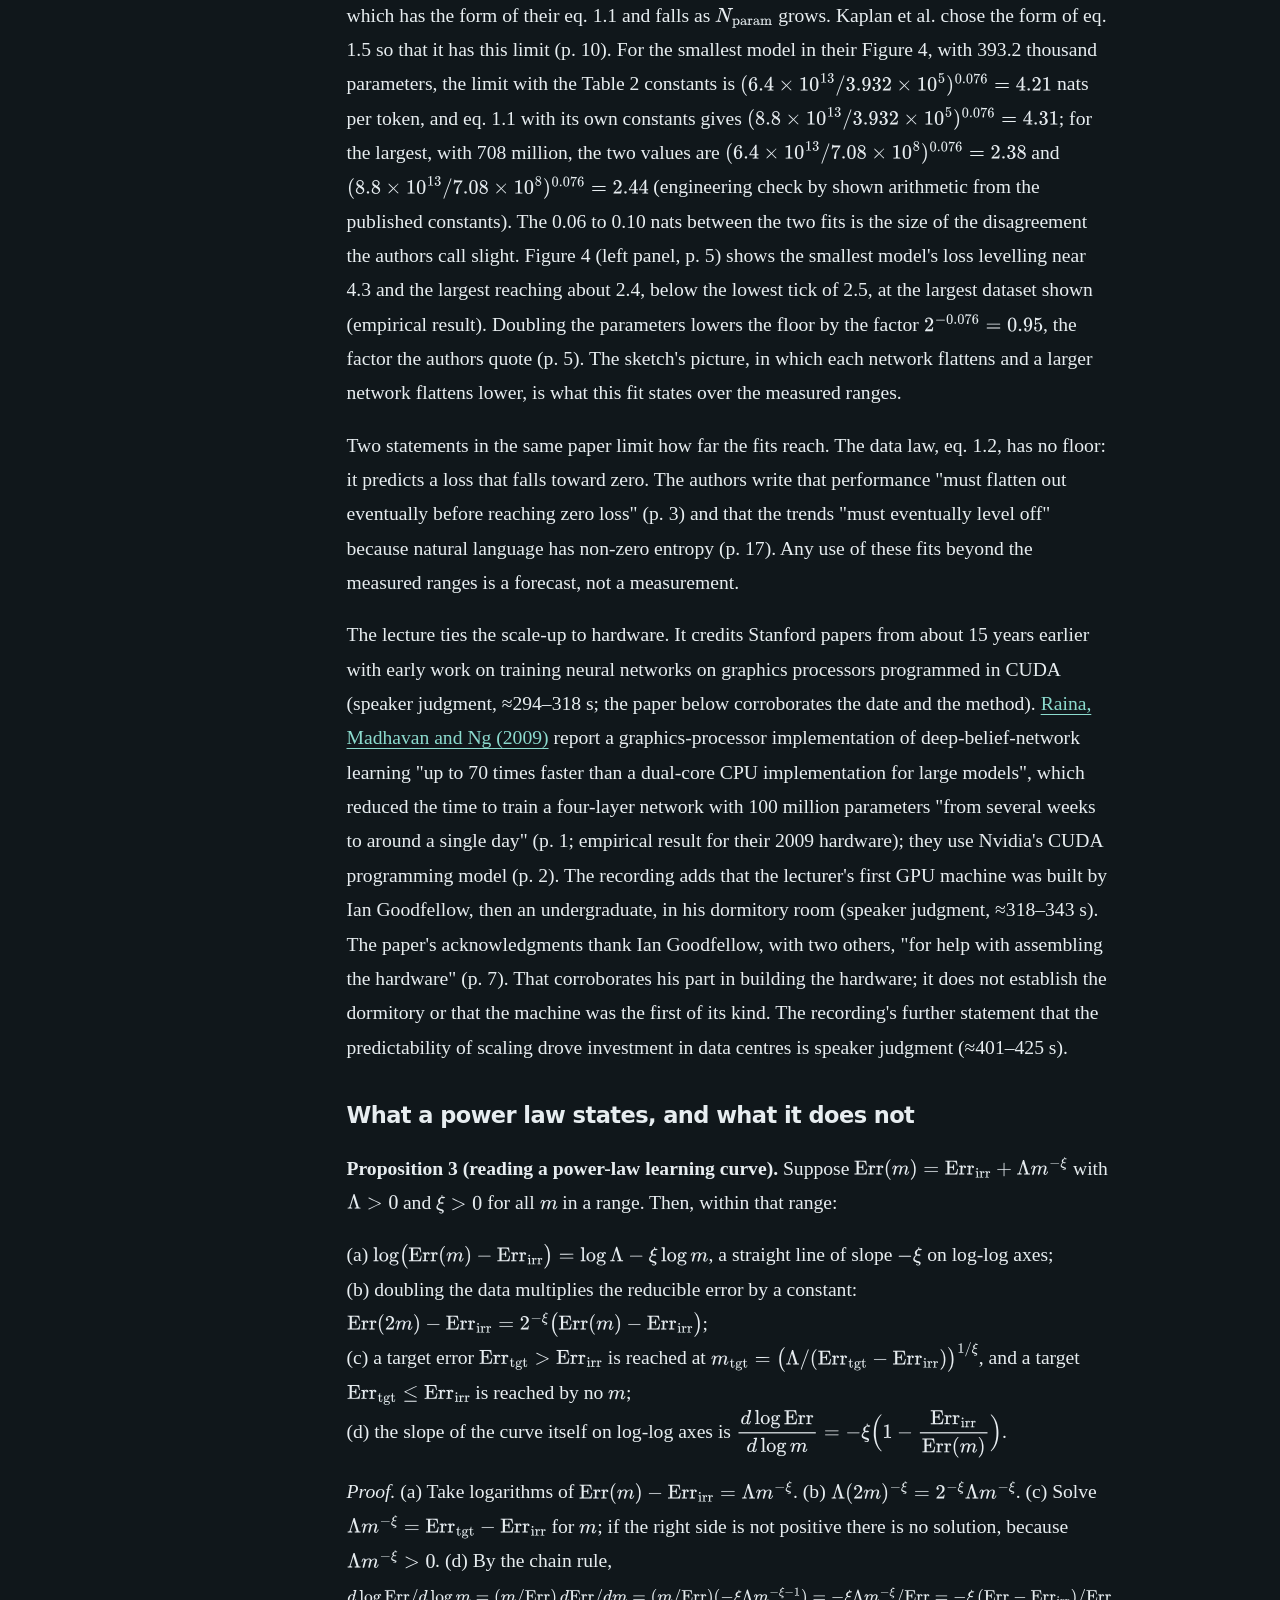
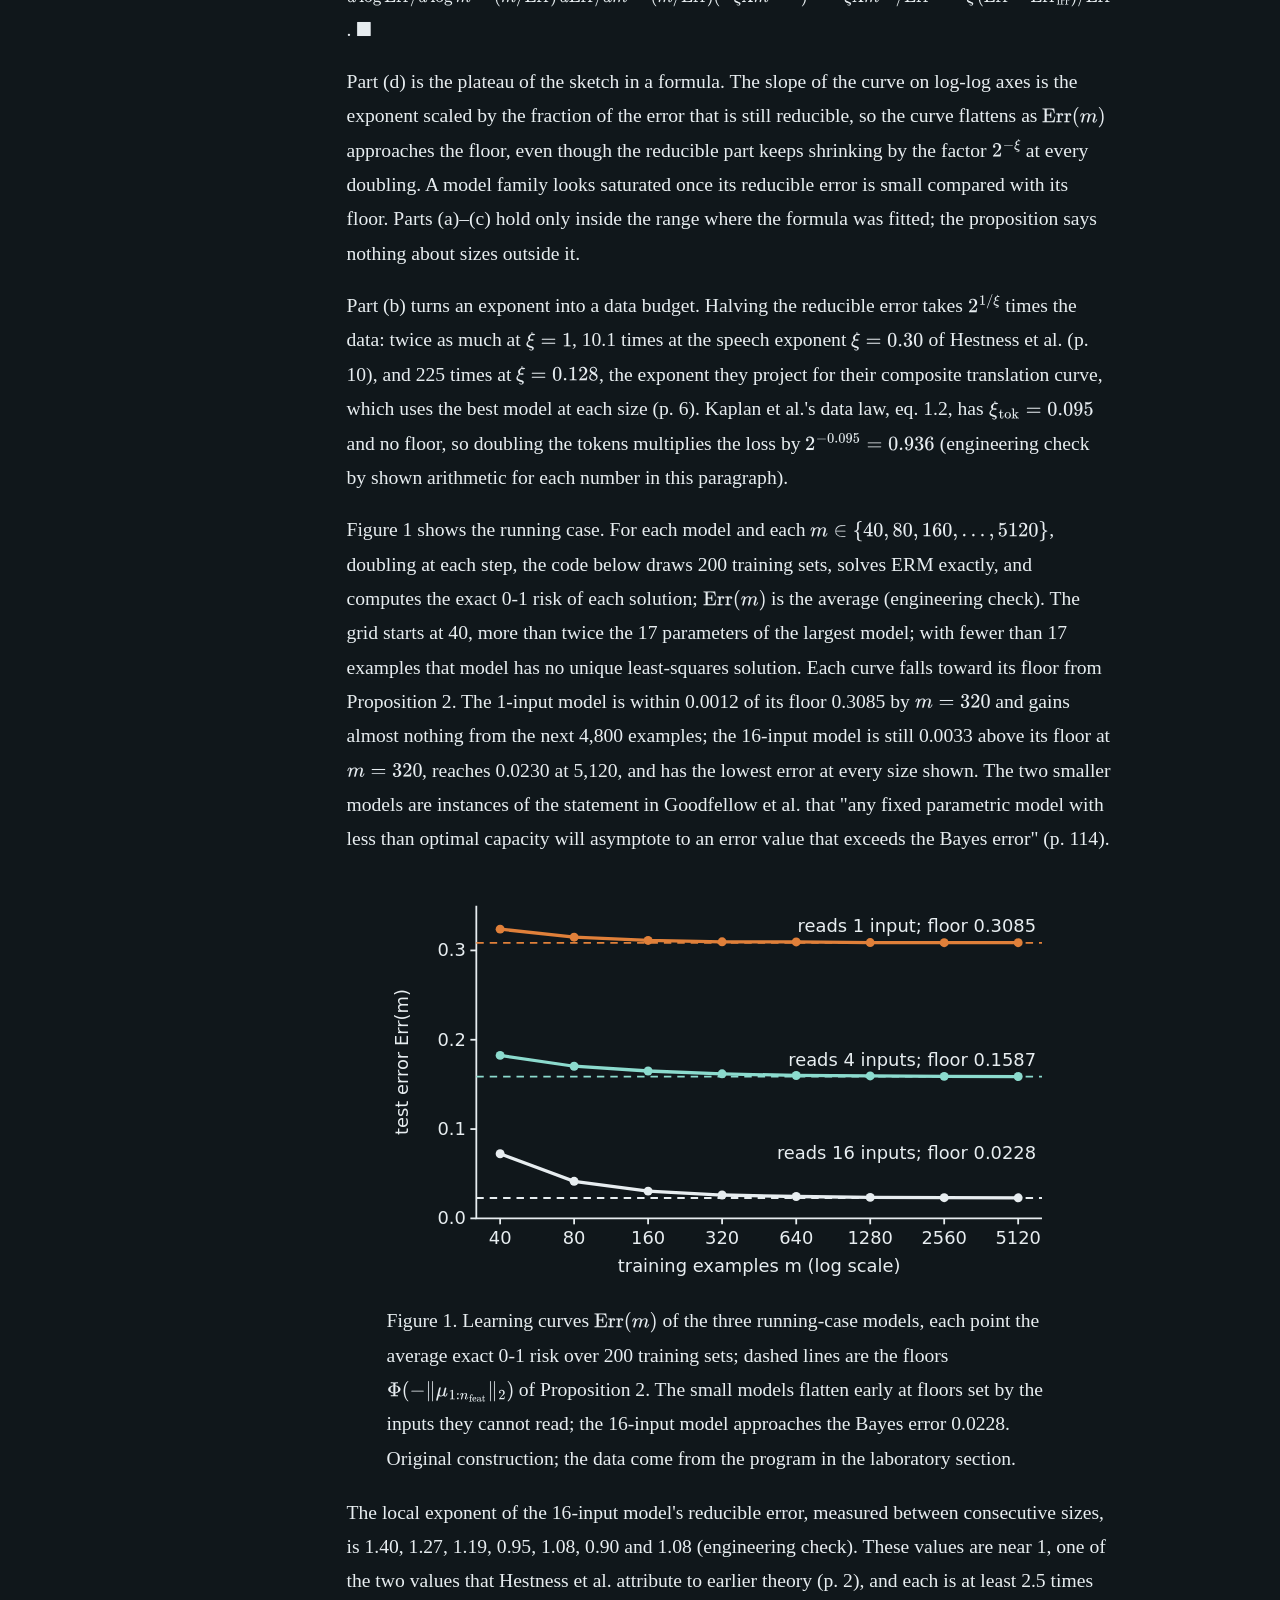
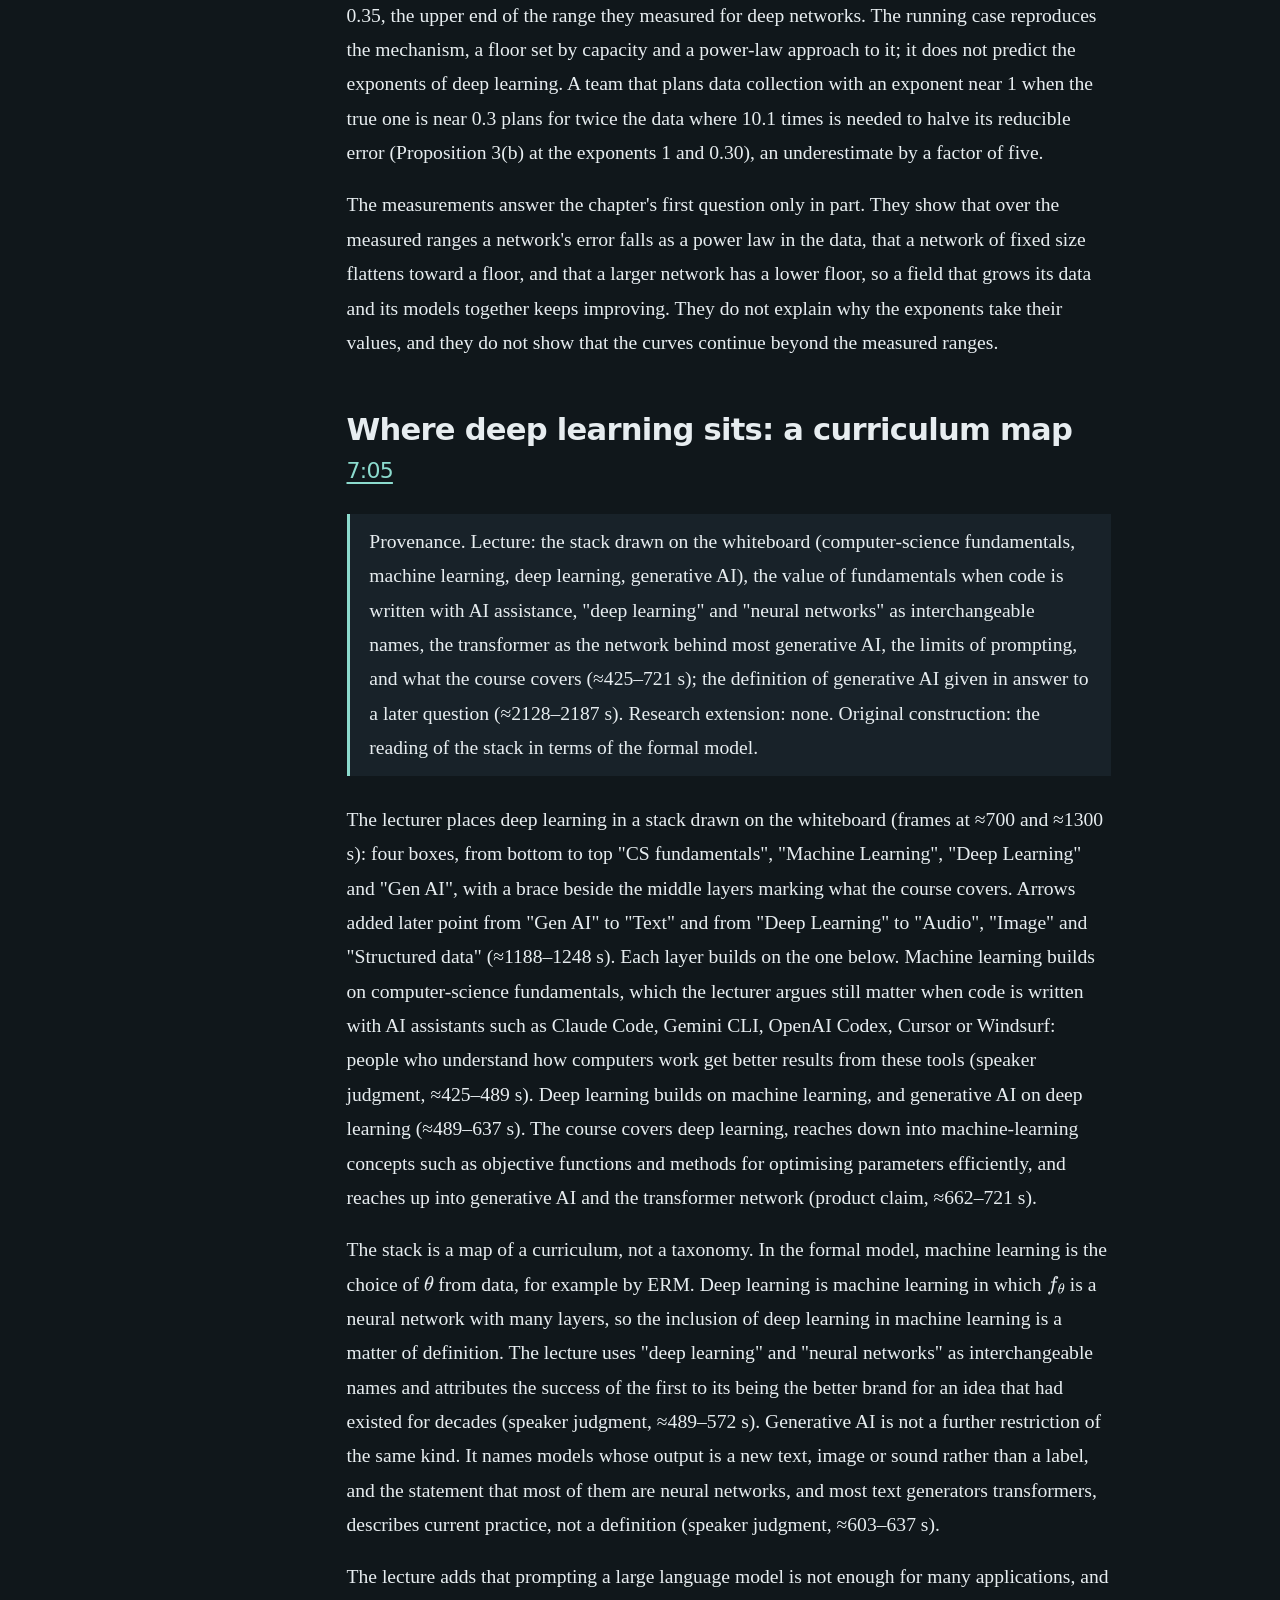
==== commit 7e5af8d3: "Prepare CS230 public reading edition and GitHub Pages links" ====
--- a/lecture-01-introduction-to-deep-learning.html
+++ b/lecture-01-introduction-to-deep-learning.html
@@ -1,10 +1,10 @@
 <!doctype html>
 <html lang="en"><head><meta charset="utf-8"><meta name="viewport" content="width=device-width,initial-scale=1">
-<meta name="color-scheme" content="dark light"><meta name="book-content-sha256" content="0ecdd137ebb463fd0bd95942bf1717f6e9bd7faa9135b14b1a29ecf94214eadb"><title>Learning curves, capacity, and the decision to collect more data · CS230</title>
+<meta name="color-scheme" content="dark light"><meta name="book-content-sha256" content="0ecdd137ebb463fd0bd95942bf1717f6e9bd7faa9135b14b1a29ecf94214eadb"><title>Learning curves, capacity, and the decision to collect more data · CS230: Deep Learning</title>
 <link rel="stylesheet" href="assets/book.css"><script>window.MathJax={tex:{inlineMath:[['$','$'],['\\(','\\)']],displayMath:[['$$','$$'],['\\[','\\]']],processEscapes:true},svg:{fontCache:'local'},options:{skipHtmlTags:['script','noscript','style','textarea','pre','code']}};</script>
 <script defer src="assets/mathjax-tex-svg.js"></script><script defer src="assets/book.js"></script></head>
 <body><a class="skip" href="#main">Skip to content</a>
-<header class="site-header"><a class="brand" href="index.html">CS230 · Autumn 2025</a><nav class="course-nav" aria-label="Book"><a href="index.html">Lectures</a><a href="source-map.html">Source map</a><a href="references.html">References</a><a href="numerical-lab.html">Numerical lab</a></nav></header>
+<header class="site-header"><a class="brand" href="index.html">CS230: Deep Learning · Autumn 2025</a><nav class="course-nav" aria-label="Book"><a href="index.html">Lectures</a><a href="source-map.html">Source map</a><a href="references.html">References</a><a href="numerical-lab.html">Numerical lab</a></nav></header>
 <div class="layout"><aside class="toc" id="chapter-toc" aria-label="On this page"><h2>On this page</h2></aside><main id="main">
 <div class="reading-tools" aria-label="Reading controls"><button id="theme-toggle" aria-pressed="false">Light theme</button><button id="text-toggle" aria-pressed="false">Larger text</button><button id="solutions-toggle" aria-pressed="false">Expand solutions</button><button id="print-page">Print with solutions</button></div>
 <article id="chapter-content"><!-- BOOK-CONTENT-START --><header class="chapter-header"><p class="eyebrow">CS230 · Chapter 1 · Recording Lecture 1 · Autumn 2025</p><h1>Learning curves, capacity, and the decision to collect more data</h1>
